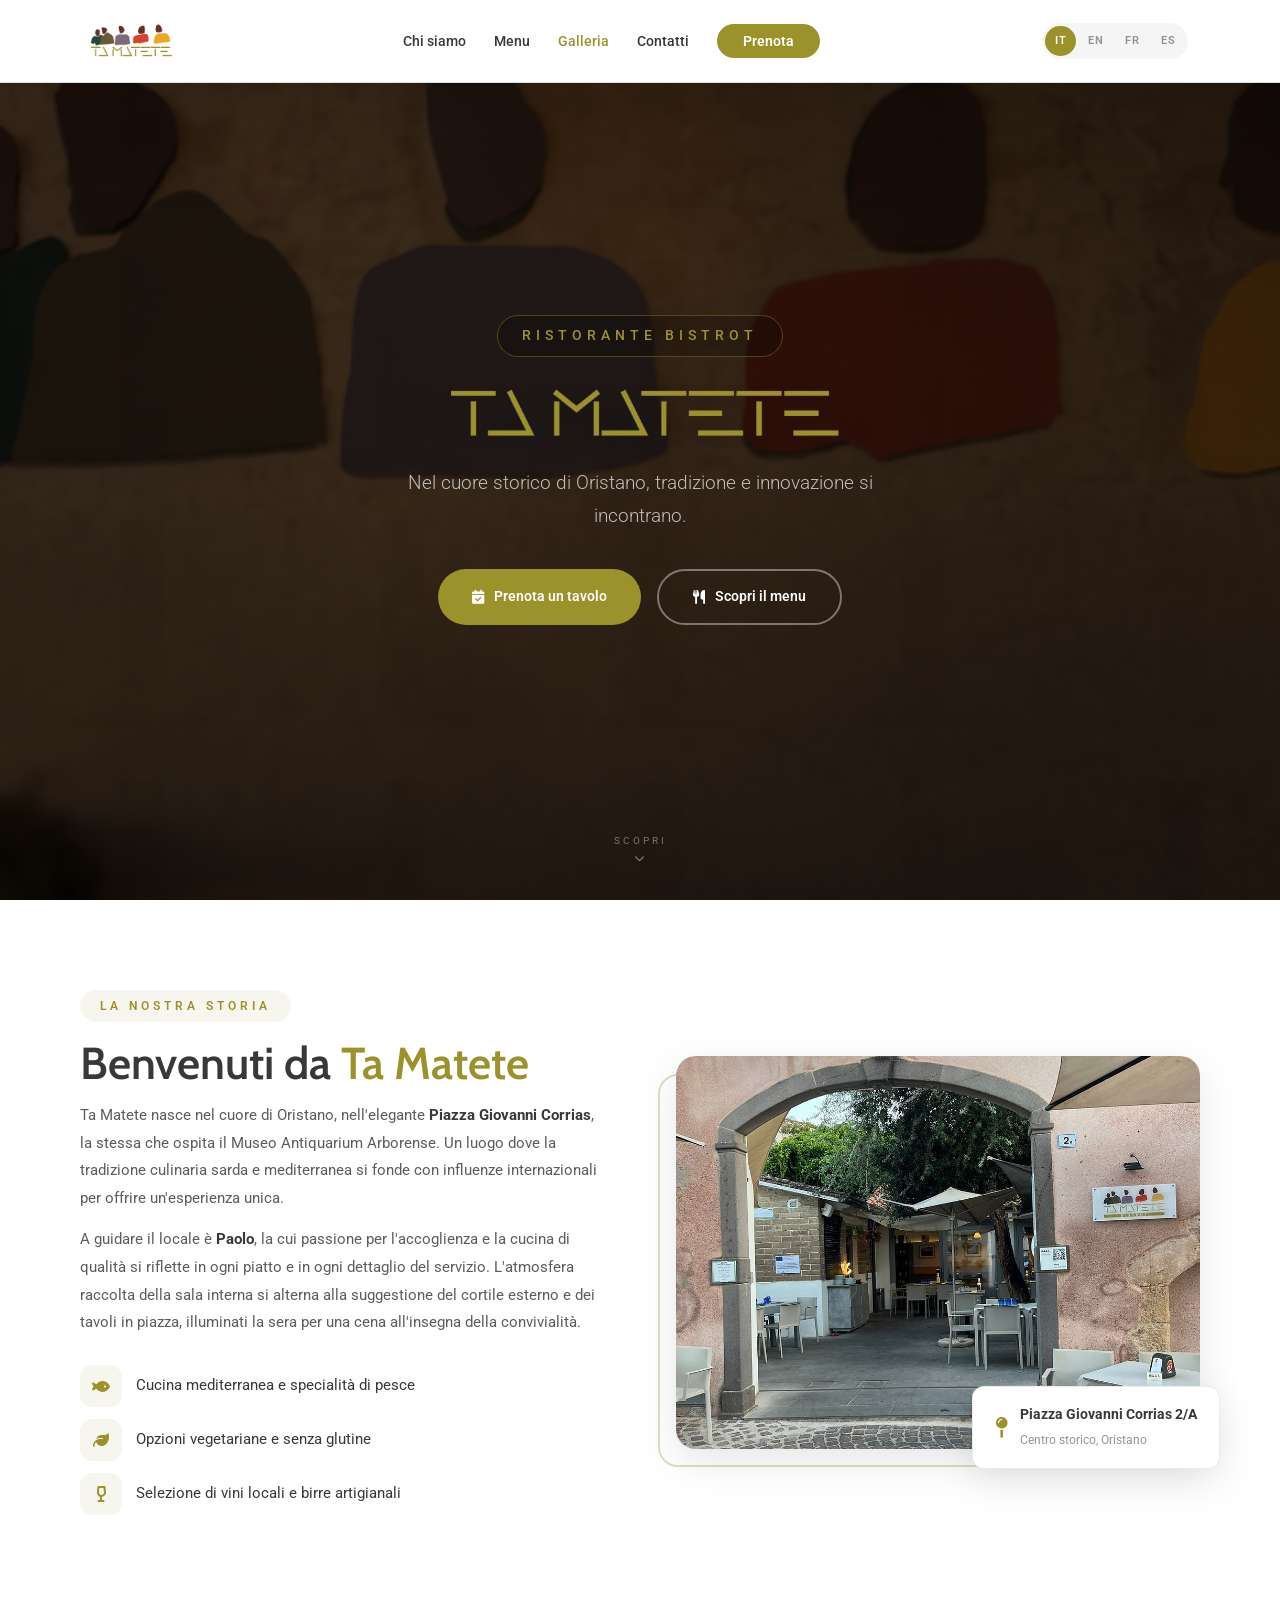
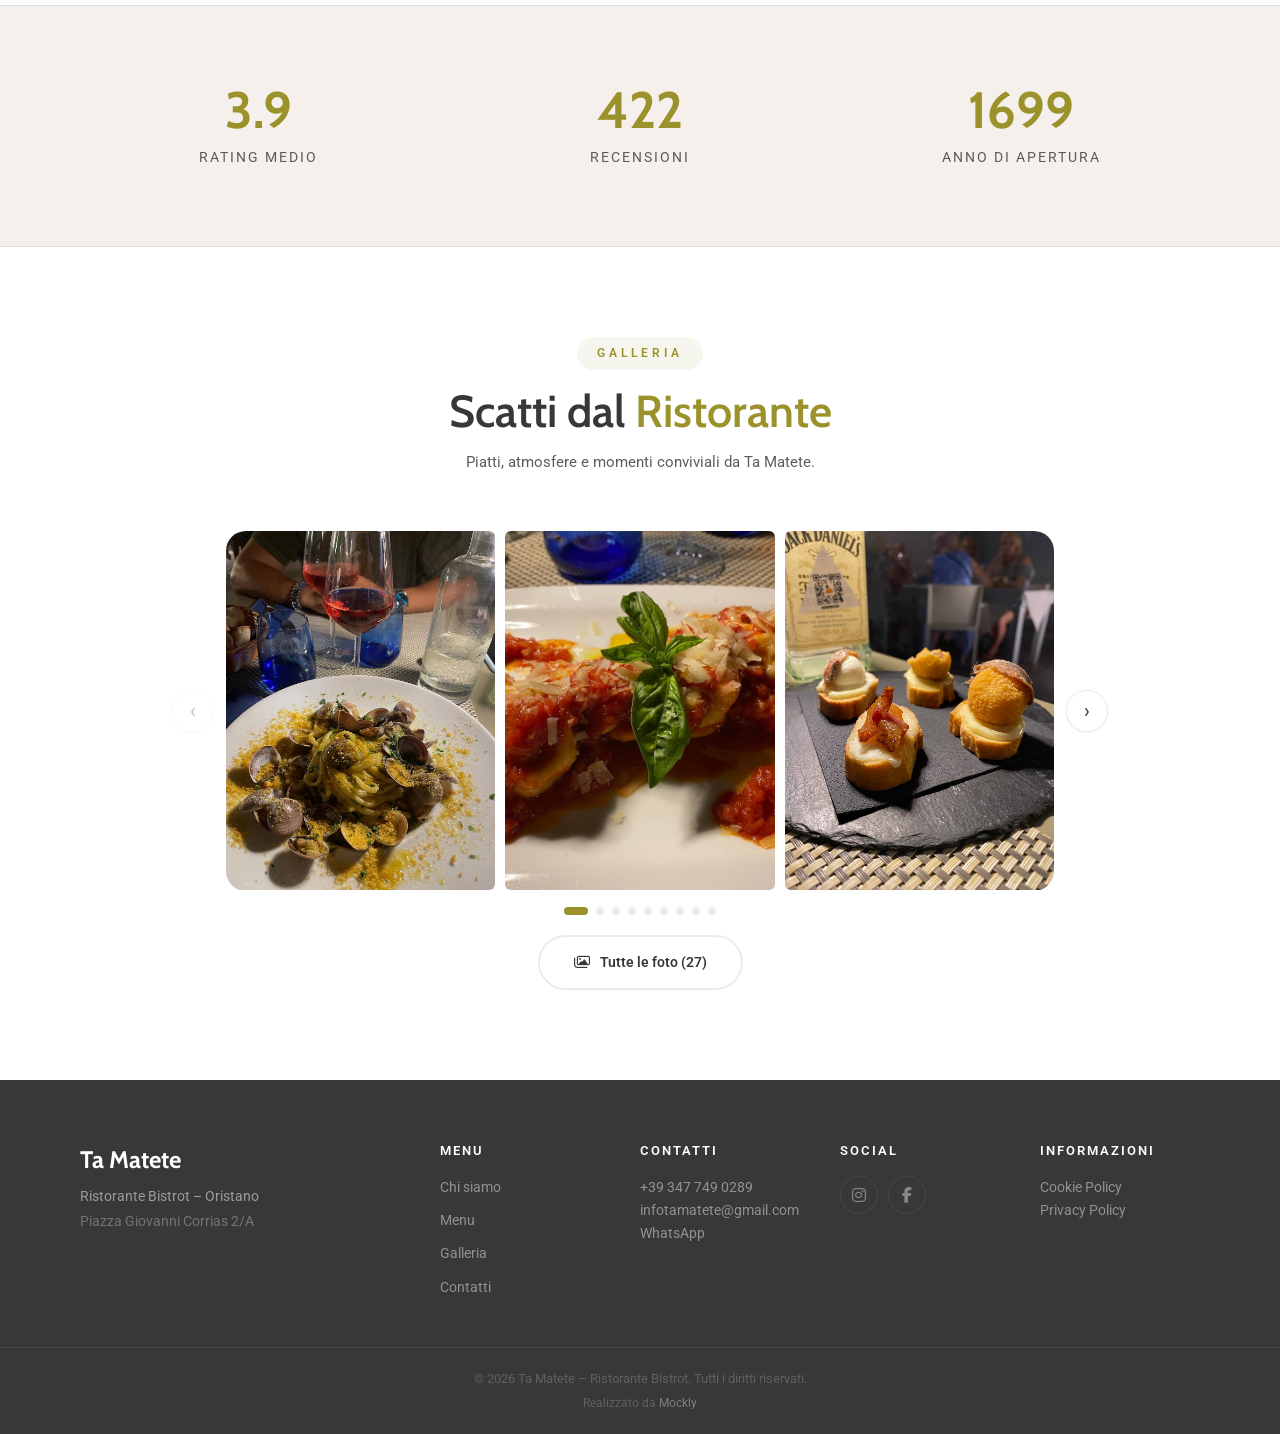
==== index.html @ 32b9c4c9 "app" ====
<!DOCTYPE html>
<html lang="it">
<head>
  <meta charset="UTF-8">
  <meta name="viewport" content="width=device-width, initial-scale=1.0">
  <meta name="description" content="Ta Matete – Ristorante Bistrot nel cuore di Oristano. Cucina mediterranea, specialità di pesce e tradizione sarda in Piazza Giovanni Corrias.">
  <meta name="theme-color" content="#ffffff">
  <title>Ta Matete – Ristorante Bistrot | Oristano</title>
  <link rel="preconnect" href="https://fonts.googleapis.com">
  <link rel="preconnect" href="https://fonts.gstatic.com" crossorigin>
  <link href="https://fonts.googleapis.com/css2?family=Cabin:wght@400;500;600;700&family=Roboto:wght@300;400;500;700&family=Lato:wght@400;700&display=swap" rel="stylesheet">
  <link rel="stylesheet" href="https://cdnjs.cloudflare.com/ajax/libs/font-awesome/6.5.1/css/all.min.css">
  <link rel="stylesheet" href="css/style.css">
</head>
<body data-page="home">

  <div class="preloader" id="preloader">
    <div class="preloader-content">
      <div class="preloader-ring"></div>
      <span class="preloader-text">Ta Matete</span>
    </div>
  </div>

  <nav class="navbar" id="navbar" role="navigation">
    <div class="container nav-container">
      <a href="index.html" class="nav-logo" aria-label="Ta Matete – Home">
        <img src="img/logo.png" alt="Ta Matete" class="nav-logo-img">
      </a>

      <ul class="nav-menu" id="navMenu" role="menubar">
        <li role="none"><a href="#about" role="menuitem" data-i18n="nav.about">Chi siamo</a></li>
        <li role="none"><a href="menu.html" role="menuitem" data-i18n="nav.menu">Menu</a></li>
        <li role="none"><a href="#gallery" role="menuitem" data-i18n="nav.gallery">Galleria</a></li>
        <li role="none"><a href="contatti.html" role="menuitem" data-i18n="nav.contact">Contatti</a></li>
        <li role="none"><a href="contatti.html#reservation" class="nav-cta" role="menuitem" data-i18n="nav.reserve">Prenota</a></li>
      </ul>

      <div class="lang-switcher" id="langSwitcher">
        <button class="lang-btn active" data-lang="it" aria-label="Italiano">IT</button>
        <button class="lang-btn" data-lang="en" aria-label="English">EN</button>
        <button class="lang-btn" data-lang="fr" aria-label="Français">FR</button>
        <button class="lang-btn" data-lang="es" aria-label="Español">ES</button>
      </div>

      <button class="nav-toggle" id="navToggle" aria-label="Menu" aria-expanded="false">
        <span></span><span></span><span></span>
      </button>
    </div>
  </nav>

  <header class="hero" id="hero">
    <div class="hero-bg"></div>
    <div class="hero-particles" id="heroParticles"></div>
    <div class="hero-overlay"></div>
    <div class="container hero-content">
      <div class="hero-badge-wrapper">
        <span class="hero-badge" data-i18n="hero.badge">Ristorante Bistrot</span>
      </div>
      <h1 class="hero-logo-wrapper">
        <img src="img/logo-senza-sfondo.png" alt="Ta Matete" class="hero-logo">
      </h1>
      <p class="hero-sub" data-i18n="hero.sub">Nel cuore storico di Oristano, tradizione e innovazione si incontrano.</p>
      <div class="hero-actions">
        <a href="contatti.html#reservation" class="btn btn-primary">
          <i class="fas fa-calendar-check" aria-hidden="true"></i> <span data-i18n="hero.btn1">Prenota un tavolo</span>
        </a>
        <a href="menu.html" class="btn btn-outline">
          <i class="fas fa-utensils" aria-hidden="true"></i> <span data-i18n="hero.btn2">Scopri il menu</span>
        </a>
      </div>
    </div>
    <div class="hero-scroll">
      <span data-i18n="hero.scroll">Scopri</span>
      <i class="fas fa-chevron-down" aria-hidden="true"></i>
    </div>
  </header>

  <main>
    <section class="section reveal" id="about">
      <div class="container">
        <div class="about-grid">
          <div class="about-text">
            <span class="section-tag" data-i18n="about.tag">La nostra storia</span>
            <h2 class="section-title" data-i18n="about.title">Benvenuti da <span class="text-accent">Ta Matete</span></h2>
            <div class="about-body">
              <p data-i18n="about.p1">Ta Matete nasce nel cuore di Oristano, nell'elegante <strong>Piazza Giovanni Corrias</strong>, la stessa che ospita il Museo Antiquarium Arborense. Un luogo dove la tradizione culinaria sarda e mediterranea si fonde con influenze internazionali per offrire un'esperienza unica.</p>
              <p data-i18n="about.p2">A guidare il locale è <strong>Paolo</strong>, la cui passione per l'accoglienza e la cucina di qualità si riflette in ogni piatto e in ogni dettaglio del servizio. L'atmosfera raccolta della sala interna si alterna alla suggestione del cortile esterno e dei tavoli in piazza, illuminati la sera per una cena all'insegna della convivialità.</p>
            </div>
            <div class="about-features">
              <div class="about-feature"><span class="about-feature-icon"><i class="fas fa-fish"></i></span><span data-i18n="about.f1">Cucina mediterranea e specialità di pesce</span></div>
              <div class="about-feature"><span class="about-feature-icon"><i class="fas fa-leaf"></i></span><span data-i18n="about.f2">Opzioni vegetariane e senza glutine</span></div>
              <div class="about-feature"><span class="about-feature-icon"><i class="fas fa-wine-glass-alt"></i></span><span data-i18n="about.f3">Selezione di vini locali e birre artigianali</span></div>
            </div>
          </div>
          <div class="about-visual">
            <div class="about-image-wrap">
              <div class="about-image-main">
                <img src="img/luogo.jpg" alt="Ta Matete" loading="lazy">
              </div>
              <div class="about-image-accent"></div>
            </div>
            <div class="about-badge-card">
              <i class="fas fa-map-pin"></i>
              <div>
                <strong>Piazza Giovanni Corrias 2/A</strong>
                <span data-i18n="about.badge">Centro storico, Oristano</span>
              </div>
            </div>
          </div>
        </div>
      </div>
    </section>

    <section class="section-stats reveal" id="stats">
      <div class="container">
        <div class="stats-grid">
          <div class="stat-item">
            <span class="stat-number" data-target="4.6">0</span>
            <span class="stat-label" data-i18n="stats.rating">Rating medio</span>
          </div>
          <div class="stat-item">
            <span class="stat-number" data-target="500">0</span>
            <span class="stat-label" data-i18n="stats.reviews">Recensioni</span>
          </div>
          <div class="stat-item">
            <span class="stat-number" data-target="2015">0</span>
            <span class="stat-label" data-i18n="stats.year">Anno di apertura</span>
          </div>
        </div>
      </div>
    </section>

    <section class="section reveal" id="gallery">
      <div class="container">
        <div class="section-header">
          <span class="section-tag" data-i18n="gallery.tag">Galleria</span>
          <h2 class="section-title" data-i18n="gallery.title">Scatti dal <span class="text-accent">Ristorante</span></h2>
          <p class="section-desc" data-i18n="gallery.desc">Piatti, atmosfere e momenti conviviali da Ta Matete.</p>
        </div>
      </div>
      <div class="gallery-carousel">
        <button class="gallery-arrow gallery-arrow-prev" id="galleryPrev" aria-label="Precedenti">&#8249;</button>
        <div class="gallery-track-wrap">
          <div class="gallery-track" id="galleryTrack">
            <div class="gallery-slide"><img src="img/1.jpg" alt="" loading="lazy"></div>
            <div class="gallery-slide"><img src="img/2.jpg" alt="" loading="lazy"></div>
            <div class="gallery-slide"><img src="img/3.jpg" alt="" loading="lazy"></div>
            <div class="gallery-slide"><img src="img/4.jpg" alt="" loading="lazy"></div>
            <div class="gallery-slide"><img src="img/5.jpg" alt="" loading="lazy"></div>
            <div class="gallery-slide"><img src="img/6.jpg" alt="" loading="lazy"></div>
            <div class="gallery-slide"><img src="img/7.jpg" alt="" loading="lazy"></div>
            <div class="gallery-slide"><img src="img/8.jpg" alt="" loading="lazy"></div>
            <div class="gallery-slide"><img src="img/9.jpg" alt="" loading="lazy"></div>
            <div class="gallery-slide"><img src="img/10.jpg" alt="" loading="lazy"></div>
            <div class="gallery-slide"><img src="img/11.jpg" alt="" loading="lazy"></div>
            <div class="gallery-slide"><img src="img/12.jpg" alt="" loading="lazy"></div>
            <div class="gallery-slide"><img src="img/13.jpg" alt="" loading="lazy"></div>
            <div class="gallery-slide"><img src="img/14.jpg" alt="" loading="lazy"></div>
            <div class="gallery-slide"><img src="img/15.jpg" alt="" loading="lazy"></div>
            <div class="gallery-slide"><img src="img/16.jpg" alt="" loading="lazy"></div>
            <div class="gallery-slide"><img src="img/17.jpg" alt="" loading="lazy"></div>
            <div class="gallery-slide"><img src="img/18.jpg" alt="" loading="lazy"></div>
            <div class="gallery-slide"><img src="img/19.jpg" alt="" loading="lazy"></div>
            <div class="gallery-slide"><img src="img/20.jpg" alt="" loading="lazy"></div>
            <div class="gallery-slide"><img src="img/21.jpg" alt="" loading="lazy"></div>
            <div class="gallery-slide"><img src="img/22.jpg" alt="" loading="lazy"></div>
            <div class="gallery-slide"><img src="img/23.jpg" alt="" loading="lazy"></div>
            <div class="gallery-slide"><img src="img/24.jpg" alt="" loading="lazy"></div>
            <div class="gallery-slide"><img src="img/25.jpg" alt="" loading="lazy"></div>
            <div class="gallery-slide"><img src="img/26.jpg" alt="" loading="lazy"></div>
            <div class="gallery-slide"><img src="img/27.jpg" alt="" loading="lazy"></div>
          </div>
        </div>
        <button class="gallery-arrow gallery-arrow-next" id="galleryNext" aria-label="Successive">&#8250;</button>
      </div>
      <div class="gallery-dots" id="galleryDots"></div>
      <div class="gallery-all-link">
        <button id="galleryAllBtn" class="btn btn-outline"><i class="far fa-images"></i> Tutte le foto (27)</button>
      </div>
    </section>
  </main>

  <footer class="footer" role="contentinfo">
    <div class="container">
      <div class="footer-grid">
        <div class="footer-brand">
          <h3>Ta Matete</h3>
          <p data-i18n="footer.brand_subtitle">Ristorante Bistrot – Oristano</p>
          <p class="footer-location">Piazza Giovanni Corrias 2/A</p>
        </div>
        <div class="footer-col">
          <h4 data-i18n="footer.col1_title">Menu</h4>
          <nav>
            <a href="#about" data-i18n="nav.about">Chi siamo</a>
            <a href="menu.html" data-i18n="nav.menu">Menu</a>
            <a href="#gallery" data-i18n="nav.gallery">Galleria</a>
            <a href="contatti.html" data-i18n="nav.contact">Contatti</a>
          </nav>
        </div>
        <div class="footer-col">
          <h4 data-i18n="footer.col2_title">Contatti</h4>
          <a href="tel:+393477490289">+39 347 749 0289</a>
          <a href="mailto:infotamatete@gmail.com">infotamatete@gmail.com</a>
          <a href="https://wa.me/393477490289" target="_blank" rel="noopener" data-i18n="footer.whatsapp">WhatsApp</a>
        </div>
        <div class="footer-col">
          <h4 data-i18n="footer.col3_title">Social</h4>
          <div class="footer-social">
            <a href="https://www.instagram.com/ta_matete/" target="_blank" rel="noopener" aria-label="Instagram"><i class="fab fa-instagram"></i></a>
            <a href="https://www.facebook.com/TaMateteOristano" target="_blank" rel="noopener" aria-label="Facebook"><i class="fab fa-facebook-f"></i></a>
          </div>
        </div>
        <div class="footer-col">
          <h4 data-i18n="footer.info_title">Informazioni</h4>
          <a href="cookie.html" rel="nofollow" data-i18n="footer.cookie">Cookie Policy</a>
          <a href="privacy.html" rel="nofollow" data-i18n="footer.privacy">Privacy Policy</a>
        </div>
      </div>
    </div>
    <div class="footer-bottom">
      <div class="container">
        <p data-i18n="footer.copyright">&copy; 2026 Ta Matete – Ristorante Bistrot. Tutti i diritti riservati.</p>
        <p class="footer-credit" data-i18n="footer.credit">Realizzato da <a href="https://mockly.it" target="_blank" rel="noopener">Mockly</a></p>
      </div>
    </div>
  </footer>

  <button class="back-to-top" id="backToTop" aria-label="Torna su">
    <i class="fas fa-arrow-up" aria-hidden="true"></i>
  </button>

  <div class="lightbox" id="lightbox" role="dialog" aria-label="Gallery lightbox" aria-hidden="true">
    <button class="lightbox-close" id="lightboxClose" aria-label="Close">&times;</button>
    <button class="lightbox-nav lightbox-prev" id="lightboxPrev" aria-label="Previous">&#8249;</button>
    <button class="lightbox-nav lightbox-next" id="lightboxNext" aria-label="Next">&#8250;</button>
    <div class="lightbox-content">
      <img src="" alt="" id="lightboxImg">
    </div>
    <div class="lightbox-counter" id="lightboxCounter"></div>
  </div>

  <script src="js/script.js" defer></script>
</body>
</html>
---- css/style.css ----
/* =============================================
   TA MATETE — Ristorante Bistrot | Style Sheet
   ============================================= */

/* ----- RESET ----- */
*,*::before,*::after{margin:0;padding:0;box-sizing:border-box}

/* ----- CUSTOM PROPERTIES ----- */
:root{
  /* Colors — Ta Matete palette */
  --clr-accent:#9c922c;
  --clr-accent-light:#b8ad3e;
  --clr-accent-dark:#7e7420;
  --clr-dark:#152943;
  --clr-dark-alt:#1e3a5a;
  --clr-light:#fafafa;
  --clr-white:#fff;
  --clr-cream:#f5f0eb;
  --clr-text:#383838;
  --clr-text-light:#5c5c5c;
  --clr-text-muted:#929292;
  --clr-border:rgba(0,0,0,0.08);
  --clr-border-light:rgba(0,0,0,0.04);
  --clr-overlay:rgba(0,0,0,0.45);

  /* Typography */
  --ff-heading:'Cabin','Roboto',sans-serif;
  --ff-body:'Roboto',-apple-system,BlinkMacSystemFont,'Segoe UI',sans-serif;
  --ff-menu:'Cabin',sans-serif;
  --fs-hero:clamp(3rem,8vw,6.5rem);
  --fs-title:clamp(1.8rem,4vw,2.8rem);
  --fs-h3:clamp(1.1rem,2vw,1.4rem);
  --fs-body:clamp(0.925rem,1.2vw,1.05rem);
  --fs-small:0.85rem;
  --fs-tiny:0.75rem;
  --fw-light:300;
  --fw-regular:400;
  --fw-medium:500;
  --fw-semibold:600;
  --fw-bold:700;

  /* Spacing */
  --section-py:clamp(64px,10vh,120px);
  --container-px:clamp(16px,4vw,40px);

  /* Shapes */
  --radius-sm:6px;
  --radius-md:12px;
  --radius-lg:20px;
  --radius-xl:28px;
  --radius-full:9999px;

  /* Shadows */
  --shadow-sm:0 1px 3px rgba(0,0,0,0.06);
  --shadow:0 4px 16px rgba(0,0,0,0.07);
  --shadow-lg:0 12px 40px rgba(0,0,0,0.1);
  --shadow-xl:0 24px 56px rgba(0,0,0,0.14);

  /* Transitions */
  --tr-fast:0.2s ease;
  --tr:0.35s ease;
  --tr-slow:0.6s cubic-bezier(0.16,1,0.3,1);

  /* Z */
  --z-nav:1000;
  --z-overlay:5;
  --z-modal:2000;
  --z-tooltip:300;

  /* Category divider colors */
  --cat-antipasti-mare:#db4424;
  --cat-antipasti-terra:#eca424;
  --cat-primi:#7c6c74;
  --cat-secondi-carne:#635939;
  --cat-secondi-pesce:#204638;
  --cat-contorni:#eca424;
  --cat-dessert:#7c6c74;
  --cat-baby:#db4424;
}

/* ----- BASE ----- */
html{scroll-behavior:smooth;scroll-padding-top:90px}
body{
  font-family:var(--ff-body);
  font-size:var(--fs-body);
  font-weight:var(--fw-regular);
  color:var(--clr-text);
  background:var(--clr-white);
  line-height:1.7;
  -webkit-font-smoothing:antialiased;
  -moz-osx-font-smoothing:grayscale;
  overflow-x:hidden
}
::selection{background:var(--clr-accent);color:var(--clr-white)}
img{max-width:100%;display:block;height:auto}
a{text-decoration:none;color:inherit}
ul{list-style:none}
button{cursor:pointer;font:inherit;border:none;background:none}
input,textarea,select{font:inherit}
blockquote{margin:0}
.container{max-width:1200px;margin:0 auto;padding-inline:var(--container-px)}

/* ----- PRELOADER ----- */
.preloader{
  position:fixed;inset:0;
  display:flex;align-items:center;justify-content:center;
  background:var(--clr-white);
  z-index:9999;
  transition:opacity 0.5s ease,visibility 0.5s ease;
  pointer-events:all
}
.preloader.hidden{opacity:0;visibility:hidden;pointer-events:none}
.preloader-content{text-align:center}
.preloader-ring{
  width:56px;height:56px;margin:0 auto 20px;
  border:3px solid rgba(0,0,0,0.06);
  border-top-color:var(--clr-accent);
  border-radius:50%;
  animation:spin 0.9s linear infinite
}
@keyframes spin{to{transform:rotate(360deg)}}
.preloader-text{
  font-family:var(--ff-heading);
  font-size:1.4rem;
  color:var(--clr-text);
  letter-spacing:6px;
  text-transform:uppercase
}

/* ----- NAVBAR ----- */
.navbar{
  position:fixed;top:0;left:0;width:100%;
  z-index:var(--z-nav);
  padding:18px 0;
  transition:var(--tr);
  background:var(--clr-white);
  border-bottom:1px solid rgba(0,0,0,0.12);
  box-shadow:0 1px 4px rgba(0,0,0,0.04)
}
.navbar.scrolled{
  padding:10px 0;
  box-shadow:0 2px 16px rgba(0,0,0,0.1)
}
.nav-container{display:flex;align-items:center;justify-content:space-between}

.nav-logo{
  position:relative;
  z-index:1001;
  display:flex;align-items:center
}
.nav-logo-img{
  height:46px;
  width:auto;
  display:block
}

.nav-menu{display:flex;align-items:center;gap:28px}
.nav-menu a{
  font-size:0.875rem;
  font-weight:var(--fw-medium);
  color:var(--clr-text);
  transition:var(--tr);
  position:relative;
  padding:4px 0
}
.nav-menu a::after{
  content:'';
  position:absolute;bottom:-2px;left:0;
  width:0;height:1.5px;
  background:var(--clr-accent);
  transition:width var(--tr)
}
.nav-menu a:hover,.nav-menu a.active-page{color:var(--clr-accent)}
.nav-menu a:hover::after{width:100%}

.nav-cta{
  background:var(--clr-accent) !important;
  color:var(--clr-white) !important;
  padding:9px 26px !important;
  border-radius:var(--radius-full);
  font-weight:var(--fw-semibold) !important;
  transition:var(--tr) !important
}
.nav-cta::after{display:none !important}
.nav-cta:hover{
  background:var(--clr-accent-light) !important;
  transform:translateY(-2px) !important
}

/* Language switcher */
.lang-switcher{
  display:flex;align-items:center;gap:2px;
  margin-right:12px;
  background:rgba(0,0,0,0.04);
  border-radius:var(--radius-full);
  padding:3px;
  z-index:1001
}
.lang-btn{
  font-size:0.7rem;font-weight:var(--fw-semibold);
  letter-spacing:0.5px;
  padding:5px 10px;border-radius:var(--radius-full);
  color:var(--clr-text-muted);
  background:transparent;
  transition:var(--tr);cursor:pointer;
  text-transform:uppercase
}
.lang-btn:hover{color:var(--clr-text)}
.lang-btn.active{
  background:var(--clr-accent);
  color:var(--clr-white)
}

/* Hamburger */
.nav-toggle{
  display:none;
  flex-direction:column;justify-content:center;gap:5px;
  width:36px;height:36px;
  background:none;border:none;cursor:pointer;
  padding:4px;
  position:relative;z-index:1001
}
.nav-toggle span{
  display:block;
  width:24px;height:2px;
  background:var(--clr-text);
  border-radius:2px;
  transition:var(--tr);
  transform-origin:center
}
.nav-toggle.active span:nth-child(1){transform:rotate(45deg) translate(5px,5px)}
.nav-toggle.active span:nth-child(2){opacity:0;transform:translateX(-8px)}
.nav-toggle.active span:nth-child(3){transform:rotate(-45deg) translate(5px,-5px)}

/* ----- HERO ----- */
.hero{
  position:relative;
  min-height:100vh;
  min-height:100dvh;
  display:flex;align-items:center;justify-content:center;
  text-align:center;
  color:var(--clr-text);
  overflow:hidden
}
.hero-bg{
  position:absolute;inset:0;
  background:url('../img/prova.png') center/cover no-repeat;
  z-index:0;
  filter:brightness(0.5) saturate(0.8)
}
.hero-bg::after{
  content:'';
  position:absolute;inset:0;
  background:linear-gradient(to bottom,rgba(0,0,0,0.3) 0%,rgba(0,0,0,0.5) 100%);
  z-index:0
}
.hero-particles{
  position:absolute;inset:0;z-index:1;opacity:0.2;
  background-image:
    radial-gradient(1px 1px at 10% 20%, rgba(156,146,44,0.3) 0%,transparent 100%),
    radial-gradient(1px 1px at 30% 60%, rgba(156,146,44,0.2) 0%,transparent 100%),
    radial-gradient(1.5px 1.5px at 50% 10%, rgba(156,146,44,0.2) 0%,transparent 100%),
    radial-gradient(1px 1px at 70% 80%, rgba(156,146,44,0.15) 0%,transparent 100%),
    radial-gradient(1px 1px at 90% 40%, rgba(156,146,44,0.2) 0%,transparent 100%),
    radial-gradient(1.5px 1.5px at 20% 90%, rgba(0,0,0,0.05) 0%,transparent 100%),
    radial-gradient(1px 1px at 80% 15%, rgba(0,0,0,0.03) 0%,transparent 100%);
  background-size:200px 200px;
  animation:particleDrift 20s linear infinite
}
@keyframes particleDrift{
  0%{background-position:0 0}
  100%{background-position:200px 200px}
}
.hero-overlay{
  position:absolute;inset:0;
  background:url("data:image/svg+xml,%3Csvg xmlns='http://www.w3.org/2000/svg' viewBox='0 0 100 100'%3E%3Ctext y='80' font-size='180' opacity='0.03' font-family='serif'%3ETM%3C/text%3E%3C/svg%3E") repeat;
  background-size:260px;
  z-index:2
}

.hero-content{
  position:relative;z-index:3;
  max-width:780px;
  padding:100px 20px 60px
}
.hero-badge-wrapper{overflow:hidden;margin-bottom:28px}
.hero-badge{
  display:inline-block;
  font-size:clamp(0.7rem,1.2vw,0.85rem);
  font-weight:var(--fw-medium);
  letter-spacing:5px;
  text-transform:uppercase;
  color:var(--clr-accent);
  border:1px solid rgba(156,146,44,0.4);
  background:rgba(0,0,0,0.2);
  padding:8px 24px;
  border-radius:var(--radius-full);
  animation:badgeReveal 0.8s 0.3s both ease
}
@keyframes badgeReveal{
  from{opacity:0;transform:translateY(-20px)}
  to{opacity:1;transform:translateY(0)}
}
.hero-logo-wrapper{
  overflow:hidden;margin-bottom:20px;
  display:flex;justify-content:center
}
.hero-logo{
  max-width:min(420px,70vw);
  height:auto;
  animation:heroLine 1s 0.5s both cubic-bezier(0.16,1,0.3,1);
  filter:drop-shadow(0 4px 20px rgba(0,0,0,0.3))
}
@keyframes heroLine{
  from{opacity:0;transform:translateY(80px) skewY(3deg)}
  to{opacity:1;transform:translateY(0) skewY(0)}
}
.hero-sub{
  font-size:clamp(1rem,1.6vw,1.2rem);
  color:rgba(255,255,255,0.7);
  font-weight:var(--fw-light);
  max-width:500px;
  margin:0 auto 36px;
  animation:fadeSlideUp 0.8s 0.9s both ease
}
@keyframes fadeSlideUp{
  from{opacity:0;transform:translateY(30px)}
  to{opacity:1;transform:translateY(0)}
}
.hero-actions{
  display:flex;gap:16px;justify-content:center;flex-wrap:wrap;
  animation:fadeSlideUp 0.8s 1.1s both ease
}

/* Hero scroll indicator */
.hero-scroll{
  position:absolute;bottom:36px;left:50%;transform:translateX(-50%);
  z-index:3;
  display:flex;flex-direction:column;align-items:center;gap:4px;
  color:rgba(255,255,255,0.4);
  font-size:0.65rem;letter-spacing:3px;text-transform:uppercase;
  animation:scrollBounce 2.4s ease-in-out infinite
}
@keyframes scrollBounce{
  0%,100%{transform:translateX(-50%) translateY(0)}
  50%{transform:translateX(-50%) translateY(10px)}
}

/* ----- BUTTONS ----- */
.btn{
  display:inline-flex;align-items:center;gap:10px;
  font-family:var(--ff-body);
  font-size:clamp(0.85rem,1.1vw,0.95rem);
  font-weight:var(--fw-semibold);
  padding:14px 34px;
  border-radius:var(--radius-full);
  transition:var(--tr);
  cursor:pointer;border:none;
  position:relative;overflow:hidden
}
.btn-primary{
  background:var(--clr-accent);
  color:var(--clr-white)
}
.btn-primary:hover{
  background:var(--clr-accent-light);
  transform:translateY(-3px);
  box-shadow:0 12px 32px rgba(156,146,44,0.3)
}
.btn-outline{
  background:transparent;
  color:var(--clr-text);
  border:2px solid var(--clr-border)
}
.btn-outline:hover{
  border-color:var(--clr-accent);
  background:rgba(156,146,44,0.04);
  transform:translateY(-3px)
}
.hero-actions .btn-outline{
  color:#fff;
  border-color:rgba(255,255,255,0.4)
}
.hero-actions .btn-outline:hover{
  border-color:#fff;
  background:rgba(255,255,255,0.1)
}

.btn-submit{
  width:100%;justify-content:center;
  padding:16px 34px;font-size:1rem
}

/* ----- SECTION ----- */
.section{padding-block:var(--section-py)}
body:not([data-page="home"]) main > :first-child{padding-top:calc(80px + var(--section-py))}
.section-alt{
  background:var(--clr-cream);
  position:relative
}
.section-header{text-align:center;margin-bottom:56px}
.section-title{
  font-family:var(--ff-heading);
  font-size:var(--fs-title);
  font-weight:var(--fw-semibold);
  margin-bottom:12px;
  line-height:1.15
}
.section-desc{
  font-size:var(--fs-body);
  color:var(--clr-text-light);
  max-width:560px;
  margin:0 auto
}
.section-alt .section-desc{color:var(--clr-text-light)}
.text-accent{color:var(--clr-accent)}

.section-tag{
  display:inline-block;
  font-size:0.75rem;
  font-weight:var(--fw-semibold);
  letter-spacing:4px;
  text-transform:uppercase;
  color:var(--clr-accent);
  background:rgba(156,146,44,0.08);
  padding:6px 20px;
  border-radius:var(--radius-full);
  margin-bottom:16px
}
.section-tag.light{background:rgba(156,146,44,0.1)}

/* ===== REVEAL ANIMATIONS ===== */
.reveal{opacity:0;transform:translateY(40px);transition:opacity 0.7s ease,transform 0.7s cubic-bezier(0.16,1,0.3,1)}
.reveal.visible{opacity:1;transform:translateY(0)}

.reveal-stagger{opacity:0;transform:translateY(30px);transition:opacity 0.6s ease,transform 0.6s cubic-bezier(0.16,1,0.3,1)}
.reveal-stagger.visible{opacity:1;transform:translateY(0)}

.reveal-left{opacity:0;transform:translateX(-40px);transition:opacity 0.7s ease,transform 0.7s cubic-bezier(0.16,1,0.3,1)}
.reveal-left.visible{opacity:1;transform:translateX(0)}

.reveal-right{opacity:0;transform:translateX(40px);transition:opacity 0.7s ease,transform 0.7s cubic-bezier(0.16,1,0.3,1)}
.reveal-right.visible{opacity:1;transform:translateX(0)}

/* ----- ABOUT ----- */
.about-grid{
  display:grid;
  grid-template-columns:1fr 1fr;
  gap:clamp(32px,6vw,72px);
  align-items:center
}
.about-body p{
  color:var(--clr-text-light);
  margin-bottom:14px;
  line-height:1.8
}
.about-body strong{color:var(--clr-text)}

.about-features{margin-top:28px;display:flex;flex-direction:column;gap:12px}
.about-feature{
  display:flex;align-items:center;gap:14px;
  font-size:0.95rem
}
.about-feature-icon{
  width:42px;height:42px;
  display:flex;align-items:center;justify-content:center;
  background:rgba(156,146,44,0.08);
  color:var(--clr-accent);
  border-radius:var(--radius-md);
  font-size:1rem;flex-shrink:0;
  transition:var(--tr)
}
.about-feature:hover .about-feature-icon{
  background:var(--clr-accent);
  color:var(--clr-white)
}

.about-visual{position:relative}
.about-image-wrap{position:relative;z-index:1}
.about-image-main{
  border-radius:var(--radius-lg);
  overflow:hidden;
  box-shadow:var(--shadow-lg);
  position:relative;
  aspect-ratio:4/3
}
.about-image-main img{
  width:100%;height:100%;
  object-fit:cover;display:block
}
.about-image-accent{
  position:absolute;
  top:18px;left:-18px;
  width:100%;height:100%;
  border:2px solid var(--clr-accent);
  border-radius:var(--radius-lg);
  z-index:-1;
  opacity:0.3
}
.about-badge-card{
  position:absolute;
  bottom:-20px;right:-20px;
  background:var(--clr-white);
  color:var(--clr-text);
  padding:16px 22px;
  border-radius:var(--radius-md);
  display:flex;align-items:center;gap:12px;
  box-shadow:var(--shadow-lg);
  z-index:2;
  border:1px solid var(--clr-border)
}
.about-badge-card i{
  font-size:1.3rem;
  color:var(--clr-accent)
}
.about-badge-card div strong{
  display:block;
  font-size:0.85rem;
  color:var(--clr-text)
}
.about-badge-card div span{
  font-size:0.75rem;
  color:var(--clr-text-muted)
}

/* ----- MENU ----- */
.section-menu{background:var(--clr-white)}

.menu-tabs{
  display:flex;justify-content:center;gap:8px;
  margin-bottom:44px;flex-wrap:wrap
}
.menu-tab{
  font-family:var(--ff-body);
  font-size:0.925rem;
  font-weight:var(--fw-medium);
  padding:10px 24px;
  border:1px solid var(--clr-border);
  border-radius:var(--radius-full);
  background:transparent;
  color:var(--clr-text-muted);
  cursor:pointer;
  transition:var(--tr);
  position:relative
}
.menu-tab:hover{
  color:var(--clr-text);
  border-color:var(--clr-accent);
  background:rgba(156,146,44,0.04)
}
.menu-tab.active{
  background:var(--clr-accent);
  color:var(--clr-white);
  border-color:var(--clr-accent);
  font-weight:var(--fw-semibold)
}

.menu-category-header{
  text-align:center;margin-bottom:28px;
  position:relative
}
.menu-category-header h3{
  font-family:var(--ff-heading);
  font-size:1.5rem;font-weight:var(--fw-medium);
  color:var(--clr-text);
  letter-spacing:-1px;
  text-transform:uppercase
}
.menu-category-divider{
  display:block;
  width:56%;height:6px;
  margin:10px auto 0;
  border-radius:3px
}

.menu-panel{display:none}
.menu-panel.active{
  display:block;
  animation:panelIn 0.45s cubic-bezier(0.16,1,0.3,1)
}
@keyframes panelIn{
  from{opacity:0;transform:translateY(16px) scale(0.98)}
  to{opacity:1;transform:translateY(0) scale(1)}
}

/* Menu grid style — original Ta Matete look */
.menu-items{
  max-width:800px;
  margin:0 auto
}
.menu-subcat-header{
  font-family:var(--ff-menu);
  font-size:0.95rem;
  color:var(--clr-accent);
  margin:16px 0 4px;
  padding-bottom:4px;
  border-bottom:1px solid rgba(156,146,44,0.25)
}
.menu-item{
  padding:14px 0;
  transition:var(--tr)
}
.menu-item:hover{
  padding-left:8px
}
.menu-item-info{min-width:0}
.menu-item-header{
  display:flex;justify-content:space-between;align-items:baseline;gap:10px;
  padding-bottom:6px;
  margin-bottom:4px;
  border-bottom:2px dotted var(--clr-text-muted)
}
.menu-item-header h4{
  font-family:var(--ff-menu);
  font-size:1.05rem;
  font-weight:var(--fw-medium);
  color:var(--clr-text);
  line-height:1.3
}
.menu-item-price{
  font-family:var(--ff-menu);
  font-size:1.05rem;font-weight:var(--fw-medium);
  color:var(--clr-text);
  white-space:nowrap;
  flex-shrink:0
}
.menu-item-desc{
  font-family:var(--ff-body);
  font-size:0.85rem;
  color:var(--clr-text-muted);
  line-height:1.5
}
.menu-item-allergen{
  display:inline-block;
  font-size:0.7rem;
  color:var(--clr-text-muted);
  margin-top:2px;
  letter-spacing:0.3px;
  opacity:0.6
}
/* Allergens toggle */
.menu-allergens{
  text-align:center;
  margin-top:32px
}
.menu-allergens-toggle{
  display:inline-flex;align-items:center;gap:6px;
  font-size:0.8rem;
  color:var(--clr-text-muted);
  cursor:pointer;
  transition:var(--tr);
  padding:6px 16px;
  border:1px solid var(--clr-border);
  border-radius:var(--radius-full)
}
.menu-allergens-toggle:hover{
  color:var(--clr-accent);
  border-color:rgba(156,146,44,0.2)
}
.menu-allergens-content{
  display:none;
  max-width:600px;margin:16px auto 0;
  text-align:left;
  font-size:0.75rem;line-height:1.7;
  color:var(--clr-text-muted);
  columns:2;column-gap:32px
}
.menu-allergens-content.open{display:block}

/* ----- STATS ----- */
.section-stats{
  background:var(--clr-cream);
  padding:60px 0;
  border-top:1px solid var(--clr-border);
  border-bottom:1px solid var(--clr-border)
}
.stats-grid{
  display:grid;
  grid-template-columns:repeat(3,1fr);
  gap:24px;
  text-align:center
}
.stat-item{
  padding:16px 8px
}
.stat-number{
  display:block;
  font-family:var(--ff-heading);
  font-size:clamp(2rem,4vw,3.2rem);
  font-weight:var(--fw-bold);
  color:var(--clr-accent);
  line-height:1.1;
  margin-bottom:6px
}
.stat-label{
  font-size:0.85rem;
  color:var(--clr-text-light);
  text-transform:uppercase;
  letter-spacing:2px
}

/* ----- GALLERY CAROUSEL ----- */
.gallery-carousel{
  display:flex;align-items:center;gap:12px;
  max-width:960px;margin:0 auto;
  padding:0 12px
}
.gallery-track-wrap{
  overflow:hidden;
  flex:1;
  border-radius:var(--radius-lg)
}
.gallery-track{
  display:flex;gap:10px;
  will-change:transform;
  transition:transform 0.5s cubic-bezier(0.16,1,0.3,1)
}
.gallery-slide{
  flex:0 0 auto;
  width:calc(33.333% - 6.667px);
  border-radius:var(--radius-sm);
  overflow:hidden;
  cursor:pointer;
  aspect-ratio:3/4;
  line-height:0
}
.gallery-slide img{
  width:100%;height:100%;
  object-fit:cover;display:block;
  transition:transform 0.5s cubic-bezier(0.16,1,0.3,1)
}
.gallery-slide:hover img{transform:scale(1.06)}
.gallery-arrow{
  width:42px;height:42px;
  border-radius:50%;
  background:var(--clr-white);
  border:1px solid var(--clr-border);
  color:var(--clr-text);
  display:flex;align-items:center;justify-content:center;
  font-size:1.2rem;
  cursor:pointer;
  transition:var(--tr);
  flex-shrink:0;
  box-shadow:var(--shadow-sm)
}
.gallery-arrow:hover{
  background:var(--clr-accent);
  color:var(--clr-white);
  border-color:var(--clr-accent)
}
.gallery-arrow:disabled{opacity:0.3;pointer-events:none}
.gallery-dots{
  display:flex;justify-content:center;gap:8px;
  margin-top:16px
}
.gallery-dot{
  width:8px;height:8px;
  border-radius:50%;
  background:var(--clr-border);
  border:none;
  cursor:pointer;
  transition:var(--tr);
  padding:0
}
.gallery-dot.active{background:var(--clr-accent);width:24px;border-radius:4px}
.gallery-all-link{
  text-align:center;
  margin-top:20px
}

/* ----- REVIEWS ----- */
.reviews-carousel{
  display:flex;align-items:center;gap:16px;
  max-width:1040px;margin:0 auto
}
.reviews-track-wrap{overflow:hidden;flex:1;border-radius:var(--radius-lg)}
.reviews-track{
  display:flex;gap:20px;width:100%;
  transition:transform 0.5s cubic-bezier(0.16,1,0.3,1)
}
.review-card{
  flex:0 0 auto;width:calc(33.333% - 13.333px);
  background:var(--clr-white);
  border:1px solid var(--clr-border);
  border-radius:var(--radius-lg);
  padding:32px;
  transition:var(--tr);
  display:flex;flex-direction:column;
  box-shadow:var(--shadow-sm)
}
.review-card:hover{
  transform:translateY(-6px);
  border-color:var(--clr-border);
  box-shadow:var(--shadow)
}
.review-stars{
  color:var(--clr-accent);
  font-size:0.85rem;
  margin-bottom:14px;
  letter-spacing:2px
}
.review-text{
  font-size:0.95rem;
  font-style:italic;
  color:var(--clr-text-light);
  line-height:1.75;
  margin-bottom:20px;
  flex:1
}
.review-author{
  display:flex;align-items:center;gap:12px;
  margin-top:auto
}
.review-avatar{
  width:46px;height:46px;
  border-radius:50%;
  background:var(--clr-accent);
  color:var(--clr-white);
  display:flex;align-items:center;justify-content:center;
  font-weight:var(--fw-bold);font-size:1.05rem;flex-shrink:0
}
.review-author div strong{
  display:block;
  font-size:0.95rem;
  color:var(--clr-text)
}
.review-author div span{
  font-size:0.75rem;
  color:var(--clr-text-muted)
}

.reviews-arrow{
  width:44px;height:44px;
  border-radius:50%;
  background:var(--clr-white);
  border:1px solid var(--clr-border);
  color:var(--clr-text);
  display:flex;align-items:center;justify-content:center;
  font-size:1rem;
  cursor:pointer;
  transition:var(--tr);
  flex-shrink:0
}
.reviews-arrow:hover{
  background:var(--clr-accent);
  color:var(--clr-white);
  border-color:var(--clr-accent)
}
.reviews-arrow:disabled{opacity:0.3;pointer-events:none}

.reviews-badge{
  text-align:center;margin-top:40px;
  display:flex;align-items:center;justify-content:center;gap:10px;
  color:var(--clr-accent);
  font-size:0.9rem;
  font-weight:var(--fw-medium)
}
.reviews-badge i{font-size:1.2rem}

/* ----- CTA / RESERVATION ----- */
.section-cta{
  background:var(--clr-white);
  text-align:center;
  position:relative;
  overflow:hidden
}
.section-cta::before{
  content:'';
  position:absolute;inset:0;
  background:radial-gradient(ellipse at 50% 0%,rgba(156,146,44,0.04) 0%,transparent 60%);
  pointer-events:none
}
.cta-content{position:relative;z-index:1;max-width:700px;margin:0 auto}
.cta-content .section-title{color:var(--clr-text)}
.cta-content p{
  color:var(--clr-text-light);
  font-size:var(--fs-body);
  margin-bottom:36px
}

.reservation-form{
  text-align:left;
  background:var(--clr-cream);
  border:1px solid var(--clr-border);
  border-radius:var(--radius-lg);
  padding:32px;
  max-width:620px;
  margin:0 auto
}
.form-row{
  display:grid;
  grid-template-columns:1fr 1fr;
  gap:16px;
  margin-bottom:16px
}
.form-group{display:flex;flex-direction:column;gap:6px}
.form-group-sm{min-width:100px}
.form-group-full{grid-column:1/-1;margin-bottom:16px}
.form-group label{
  font-size:0.8rem;
  font-weight:var(--fw-semibold);
  color:var(--clr-text-light);
  text-transform:uppercase;
  letter-spacing:1.5px
}
.form-group input,.form-group textarea,.form-group select{
  background:var(--clr-white);
  border:1px solid var(--clr-border);
  border-radius:var(--radius-sm);
  padding:11px 14px;
  color:var(--clr-text);
  font-size:0.9rem;
  transition:var(--tr);
  width:100%
}
.form-group input::placeholder,.form-group textarea::placeholder{color:var(--clr-text-muted)}
.form-group input:focus,.form-group textarea:focus{
  outline:none;
  border-color:var(--clr-accent);
  box-shadow:0 0 0 3px rgba(156,146,44,0.1);
  background:var(--clr-white)
}
.form-group textarea{resize:vertical;min-height:60px}
.form-group input[type="date"]::-webkit-calendar-picker-indicator,
.form-group input[type="time"]::-webkit-calendar-picker-indicator{filter:none}

.form-disclaimer{
  margin-top:16px;
  font-size:0.85rem;
  color:var(--clr-text-muted);
  text-align:center
}
.form-disclaimer a{
  color:var(--clr-accent);
  font-weight:var(--fw-medium);
  transition:var(--tr)
}
.form-disclaimer a:hover{color:var(--clr-accent-light)}

/* ----- CONTACT ----- */
.contatti-grid{
  display:grid;
  grid-template-columns:1fr 1fr;
  gap:40px;
  align-items:start
}
.contatti-form{
  background:var(--clr-cream);
  border:1px solid var(--clr-border);
  border-radius:var(--radius-lg);
  padding:36px;
  position:sticky;top:100px
}
.contatti-form-header{margin-bottom:28px}
.contatti-form-header h3{
  font-family:var(--ff-heading);
  font-size:1.5rem;
  font-weight:var(--fw-semibold);
  margin-bottom:8px
}
.contatti-form-header p{color:var(--clr-text-light);font-size:0.95rem}
.contatti-form .reservation-form{background:transparent;border:none;padding:0;max-width:none;margin:0}
.contatti-info{display:flex;flex-direction:column;gap:20px}
.contatti-info .contact-map-wrap{margin-top:4px}
.contact-grid{
  display:grid;
  grid-template-columns:1fr 1fr;
  gap:48px;
  align-items:start
}
.contact-info{display:flex;flex-direction:column;gap:24px}
.contact-card{
  display:flex;gap:16px;align-items:flex-start;
  padding:20px;
  background:var(--clr-white);
  border-radius:var(--radius-md);
  box-shadow:var(--shadow-sm);
  transition:var(--tr)
}
.contact-card:hover{
  box-shadow:var(--shadow);
  transform:translateY(-2px)
}
.contact-card-icon{
  width:44px;height:44px;
  display:flex;align-items:center;justify-content:center;
  background:rgba(156,146,44,0.08);
  color:var(--clr-accent);
  border-radius:var(--radius-md);
  font-size:1.05rem;
  flex-shrink:0
}
.contact-card h4{
  font-family:var(--ff-heading);
  font-size:1rem;
  font-weight:var(--fw-semibold);
  margin-bottom:2px
}
.contact-card p,.contact-card a{font-size:0.925rem;color:var(--clr-text-light);line-height:1.6}
.contact-link-large{font-weight:var(--fw-medium);color:var(--clr-text) !important;transition:var(--tr)}
.contact-link-large:hover{color:var(--clr-accent) !important}
.contact-link{font-size:0.85rem;color:var(--clr-accent) !important;font-weight:var(--fw-medium);transition:var(--tr)}
.contact-link:hover{color:var(--clr-accent-light) !important}
.contact-hours{display:flex;flex-direction:column;gap:4px}
.contact-hours span{font-size:0.9rem;color:var(--clr-text-light)}
.contact-hours i{width:18px;color:var(--clr-accent)}
.contact-social{margin-top:4px}
.contact-social-label{
  display:block;
  font-size:0.75rem;
  font-weight:var(--fw-semibold);
  text-transform:uppercase;
  letter-spacing:2px;
  color:var(--clr-text-muted);
  margin-bottom:12px
}
.contact-social-links{
  display:flex;gap:12px
}
.contact-social-links a{
  width:46px;height:46px;
  display:flex;align-items:center;justify-content:center;
  background:var(--clr-dark);
  color:var(--clr-white);
  border-radius:50%;
  font-size:1.2rem;
  transition:var(--tr)
}
.contact-social-links a:hover{
  background:var(--clr-accent);
  color:var(--clr-dark);
  transform:translateY(-3px)
}
.contact-map-wrap{
  border-radius:var(--radius-lg);
  overflow:hidden;
  box-shadow:var(--shadow-lg);
  position:sticky;top:100px
}
.contact-map{width:100%;aspect-ratio:4/3;min-height:380px;background:#e8e0d8}
.contact-map iframe{display:block;width:100%;height:100%;min-height:380px}

/* ----- LEGAL PAGES ----- */
.legal-section{padding-top:calc(80px + var(--section-py))}
.legal-content{max-width:720px;margin:0 auto}
.legal-content .section-title{font-size:clamp(1.4rem,3vw,2rem)}
.legal-body{margin-top:40px}
.legal-body h2{
  font-family:var(--ff-heading);
  font-size:1.2rem;
  font-weight:var(--fw-semibold);
  color:var(--clr-text);
  margin:32px 0 10px
}
.legal-body p{
  color:var(--clr-text-light);
  line-height:1.8;
  font-size:0.95rem
}
.legal-body a{color:var(--clr-accent)}
.legal-body a:hover{color:var(--clr-accent-light)}
.legal-date{margin-top:44px;font-size:0.8rem;color:var(--clr-text-muted);font-style:italic}

/* ----- FOOTER ----- */
.footer{
  background:var(--clr-text);
  color:rgba(255,255,255,0.5);
  padding-top:60px
}
.footer-grid{
  display:grid;
  grid-template-columns:2fr 1fr 1fr 1fr 1fr;
  gap:40px;
  padding-bottom:48px
}
.footer-brand h3{
  font-family:var(--ff-heading);
  font-size:1.5rem;
  color:var(--clr-white);
  margin-bottom:4px
}
.footer-brand p{font-size:0.85rem;margin-bottom:2px}
.footer-location{font-size:0.8rem;color:rgba(255,255,255,0.3)}
.footer-col h4{
  font-size:0.8rem;
  font-weight:var(--fw-semibold);
  text-transform:uppercase;
  letter-spacing:2px;
  color:var(--clr-white);
  margin-bottom:14px
}
.footer-col nav,.footer-col>.footer-social{display:flex;flex-direction:column;gap:10px}
.footer-col a{
  display:block;
  font-size:0.85rem;
  color:rgba(255,255,255,0.45);
  transition:var(--tr)
}
.footer-col a:hover{color:var(--clr-accent)}
.footer-social{display:flex;flex-direction:row !important;gap:12px}
.footer-social a{
  width:38px;height:38px;
  display:flex;align-items:center;justify-content:center;
  border:1px solid rgba(255,255,255,0.08);
  border-radius:50%;
  font-size:1rem;
  color:rgba(255,255,255,0.4) !important;
  transition:var(--tr)
}
.footer-social a:hover{
  border-color:var(--clr-accent);
  color:var(--clr-accent) !important;
  transform:translateY(-2px)
}
.footer-bottom{
  padding:20px 0;
  text-align:center;
  border-top:1px solid rgba(255,255,255,0.06);
  font-size:0.8rem;
  color:rgba(255,255,255,0.2)
}
.footer-credit{margin-top:4px;font-size:0.75rem}
.footer-credit a{color:rgba(255,255,255,0.35);transition:var(--tr)}
.footer-credit a:hover{color:var(--clr-accent)}

/* ----- BACK TO TOP ----- */
.back-to-top{
  position:fixed;bottom:24px;right:24px;
  z-index:var(--z-tooltip);
  width:46px;height:46px;
  border-radius:50%;
  background:var(--clr-accent);
  color:var(--clr-white);
  display:flex;align-items:center;justify-content:center;
  font-size:1.2rem;
  box-shadow:var(--shadow-lg);
  cursor:pointer;
  opacity:0;visibility:hidden;
  transform:translateY(16px);
  transition:var(--tr)
}
.back-to-top.visible{opacity:1;visibility:visible;transform:translateY(0)}
.back-to-top:hover{
  background:var(--clr-accent-light);
  transform:translateY(-4px);
  box-shadow:var(--shadow-xl)
}

/* =============================================
   RESPONSIVE
   ============================================= */

/* 1024px — Tablet landscape / small desktop */
@media(max-width:1024px){
  .gallery-slide{width:calc(50% - 5px)}
  .footer-grid{grid-template-columns:repeat(2,1fr);gap:32px}
  .footer-grid .footer-col:last-child{grid-column:1/-1}
}

/* 900px — Medium breakpoint */
@media(max-width:900px){
  .about-grid{grid-template-columns:1fr;gap:40px}
  .about-visual{order:-1}
  .about-image-accent{display:none}
  .about-badge-card{position:static;margin-top:16px;width:100%}
  .reviews-track-wrap{overflow:hidden;flex:1}
  .contact-grid{grid-template-columns:1fr}
  .contatti-grid{grid-template-columns:1fr}
  .contatti-form{position:static}
  .contact-map-wrap{position:static}
  .stats-grid{grid-template-columns:repeat(2,1fr);gap:16px}
  .stat-item:last-child{grid-column:1/-1}
  .form-row{grid-template-columns:1fr}
}

/* 768px — Tablet portrait */
@media(max-width:768px){
  .navbar{padding:14px 0}
  .navbar.scrolled{padding:8px 0}

  .nav-menu{
    position:fixed;top:0;right:-100%;
    width:300px;max-width:80vw;
    height:100vh;height:100dvh;
    background:rgba(255,255,255,0.98);
    backdrop-filter:blur(24px);
    -webkit-backdrop-filter:blur(24px);
    flex-direction:column;
    padding:100px 32px 32px;
    gap:20px;
    transition:right 0.4s cubic-bezier(0.16,1,0.3,1);
    align-items:stretch;
    box-shadow:-10px 0 40px rgba(0,0,0,0.08)
  }
  .nav-menu.open{right:0}
  .nav-menu a{font-size:1.05rem;padding:10px 0}
  .nav-cta{text-align:center}
  .nav-toggle{display:flex}

  .hero{min-height:90vh;min-height:90dvh}
  .hero-content{padding:80px 16px 40px}
  .hero-logo{max-width:min(320px,65vw)}
  .hero-scroll{display:none}

  .section{padding-block:56px}
  .section-header{margin-bottom:40px}

  .lang-switcher{margin-right:0;background:transparent;padding:0;gap:0}
  .lang-btn{padding:4px 8px;font-size:0.65rem}
  .gallery-carousel{max-width:100%;gap:8px}
  .gallery-slide{width:calc(50% - 5px);aspect-ratio:3/5}
  .gallery-arrow{width:36px;height:36px;font-size:1rem}
  .gallery-dots{gap:6px;margin-top:12px}
  .reviews-carousel{gap:8px}
  .review-card{width:calc(100% - 0px);padding:24px}
  .reviews-arrow{width:36px;height:36px;font-size:0.85rem}

  .menu-tab{font-size:0.85rem;padding:8px 18px}
  .reservation-form{padding:24px 20px}
  .back-to-top{bottom:16px;right:16px;width:42px;height:42px;font-size:1rem}

  .footer-grid{grid-template-columns:1fr 1fr;gap:28px}
  .footer-brand{grid-column:1/-1}
}

/* 480px — Mobile */
@media(max-width:480px){
  :root{--container-px:16px}
  .nav-logo-img{height:36px}
  .hero-badge{padding:6px 16px;letter-spacing:3px}
  .hero-logo{max-width:min(260px,75vw)}
  .hero-actions{flex-direction:column;align-items:center}
  .hero-actions .btn{width:100%;justify-content:center}
  .btn{padding:13px 24px;font-size:0.85rem}
  .gallery-carousel{padding:0 8px;gap:8px}
  .gallery-track{gap:8px}
  .gallery-slide{width:calc(50% - 4px);aspect-ratio:3/5}
  .gallery-arrow{width:34px;height:34px;font-size:1rem}
  .gallery-dots{gap:6px;margin-top:12px}
  .stats-grid{grid-template-columns:1fr 1fr;gap:12px}
  .stat-item:last-child{grid-column:1/-1}
  .stat-number{font-size:1.8rem}
  .review-card{padding:24px}
  .cta-content .section-title{font-size:1.6rem}
  .contact-card{padding:16px}
  .footer-grid{grid-template-columns:1fr;gap:24px}
  .reservation-form{padding:20px 16px}
  .about-badge-card{padding:14px 16px}
  .menu-allergens-content{columns:1}
  .menu-item-header{flex-wrap:wrap;gap:6px}
  .menu-item-price{font-size:0.85rem}
  .menu-tab{font-size:0.8rem;padding:8px 16px}
  .menu-item-header h4{font-size:0.95rem}
  .menu-category-header h3{font-size:1.2rem}
  .contatti-form{padding:24px 20px}
  .contatti-form-header h3{font-size:1.25rem}
  .about-body p{font-size:0.9rem}
  .section-title{font-size:1.6rem}
  .contact-card{padding:14px}
}

/* 360px — Small mobile */
@media(max-width:380px){
  .hero-logo{max-width:min(200px,80vw)}
  .gallery-slide{width:calc(100% - 0px);aspect-ratio:3/4}
  .gallery-track{gap:0}
  .gallery-arrow{width:28px;height:28px;font-size:0.8rem}
  .gallery-dot{width:6px;height:6px}
  .gallery-dot.active{width:16px}
  .menu-tab{font-size:0.75rem;padding:6px 12px}
  .menu-item{padding:10px 0}
  .menu-item-header h4{font-size:0.88rem}
  .menu-item-desc{font-size:0.78rem}
  .contatti-form{padding:18px 14px}
  .contact-card{padding:12px;gap:12px}
  .contact-card-icon{width:36px;height:36px;font-size:0.9rem}
}

/* Lightbox */
.lightbox{
  display:none;
  position:fixed;inset:0;z-index:9999;
  background:rgba(0,0,0,0.92);
  justify-content:center;align-items:center;
  padding:40px;
  opacity:0;
  transition:opacity 0.3s
}
.lightbox.active{
  display:flex;
  opacity:1
}
.lightbox-content{
  max-width:90vw;
  max-height:85vh;
  display:flex;
  align-items:center;
  justify-content:center
}
.lightbox-content img{
  max-width:100%;
  max-height:85vh;
  object-fit:contain;
  border-radius:4px;
  box-shadow:0 8px 40px rgba(0,0,0,0.5);
  animation:lightboxFadeIn 0.3s ease
}
@keyframes lightboxFadeIn{
  from{opacity:0;transform:scale(0.95)}
  to{opacity:1;transform:scale(1)}
}
.lightbox-close{
  position:absolute;top:20px;right:24px;
  background:none;border:none;
  color:#fff;font-size:2.4rem;
  cursor:pointer;padding:8px;line-height:1;
  opacity:0.7;transition:opacity 0.2s;
  z-index:1
}
.lightbox-close:hover{opacity:1}
.lightbox-nav{
  position:absolute;top:50%;transform:translateY(-50%);
  background:none;border:none;
  color:#fff;font-size:3rem;
  cursor:pointer;padding:16px 20px;
  opacity:0.5;transition:opacity 0.2s;
  z-index:1
}
.lightbox-nav:hover{opacity:1}
.lightbox-prev{left:8px}
.lightbox-next{right:8px}
.lightbox-counter{
  position:absolute;bottom:24px;left:50%;transform:translateX(-50%);
  color:rgba(255,255,255,0.5);
  font-size:0.85rem;letter-spacing:2px;
  font-weight:var(--fw-medium);
  z-index:1
}

@media(max-width:768px){
  .lightbox{padding:16px}
  .lightbox-content img{max-height:70vh}
  .lightbox-nav{font-size:2rem;padding:12px 12px}
}

/* Reduced motion */
@media(prefers-reduced-motion:reduce){
  *,*::before,*::after{
    animation-duration:0.01ms !important;
    animation-iteration-count:1 !important;
    transition-duration:0.01ms !important;
    scroll-behavior:auto !important
  }
  .reveal,.reveal-stagger{opacity:1;transform:none}
}

/* Print */
@media print{
  .navbar,.back-to-top,.preloader,.hero-scroll,.footer{display:none}
  .section{padding:20px 0;break-inside:avoid}
}
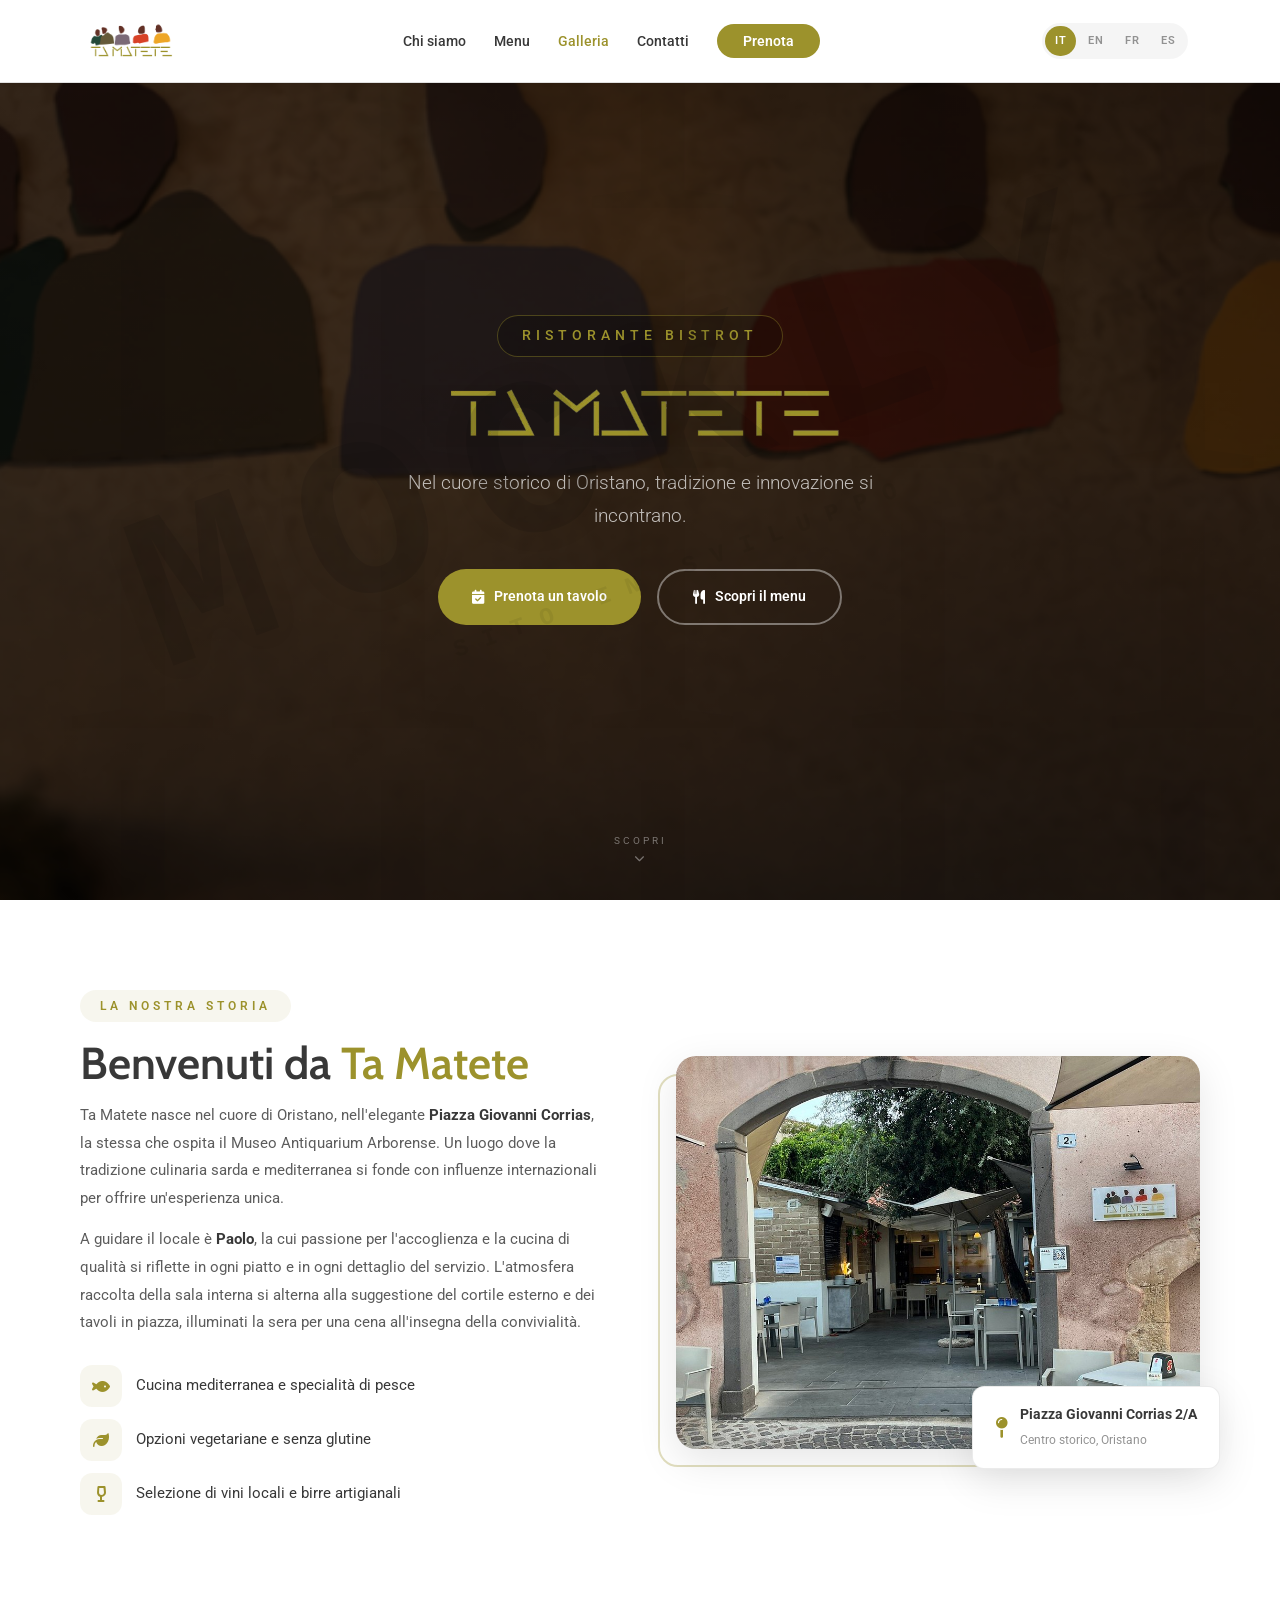
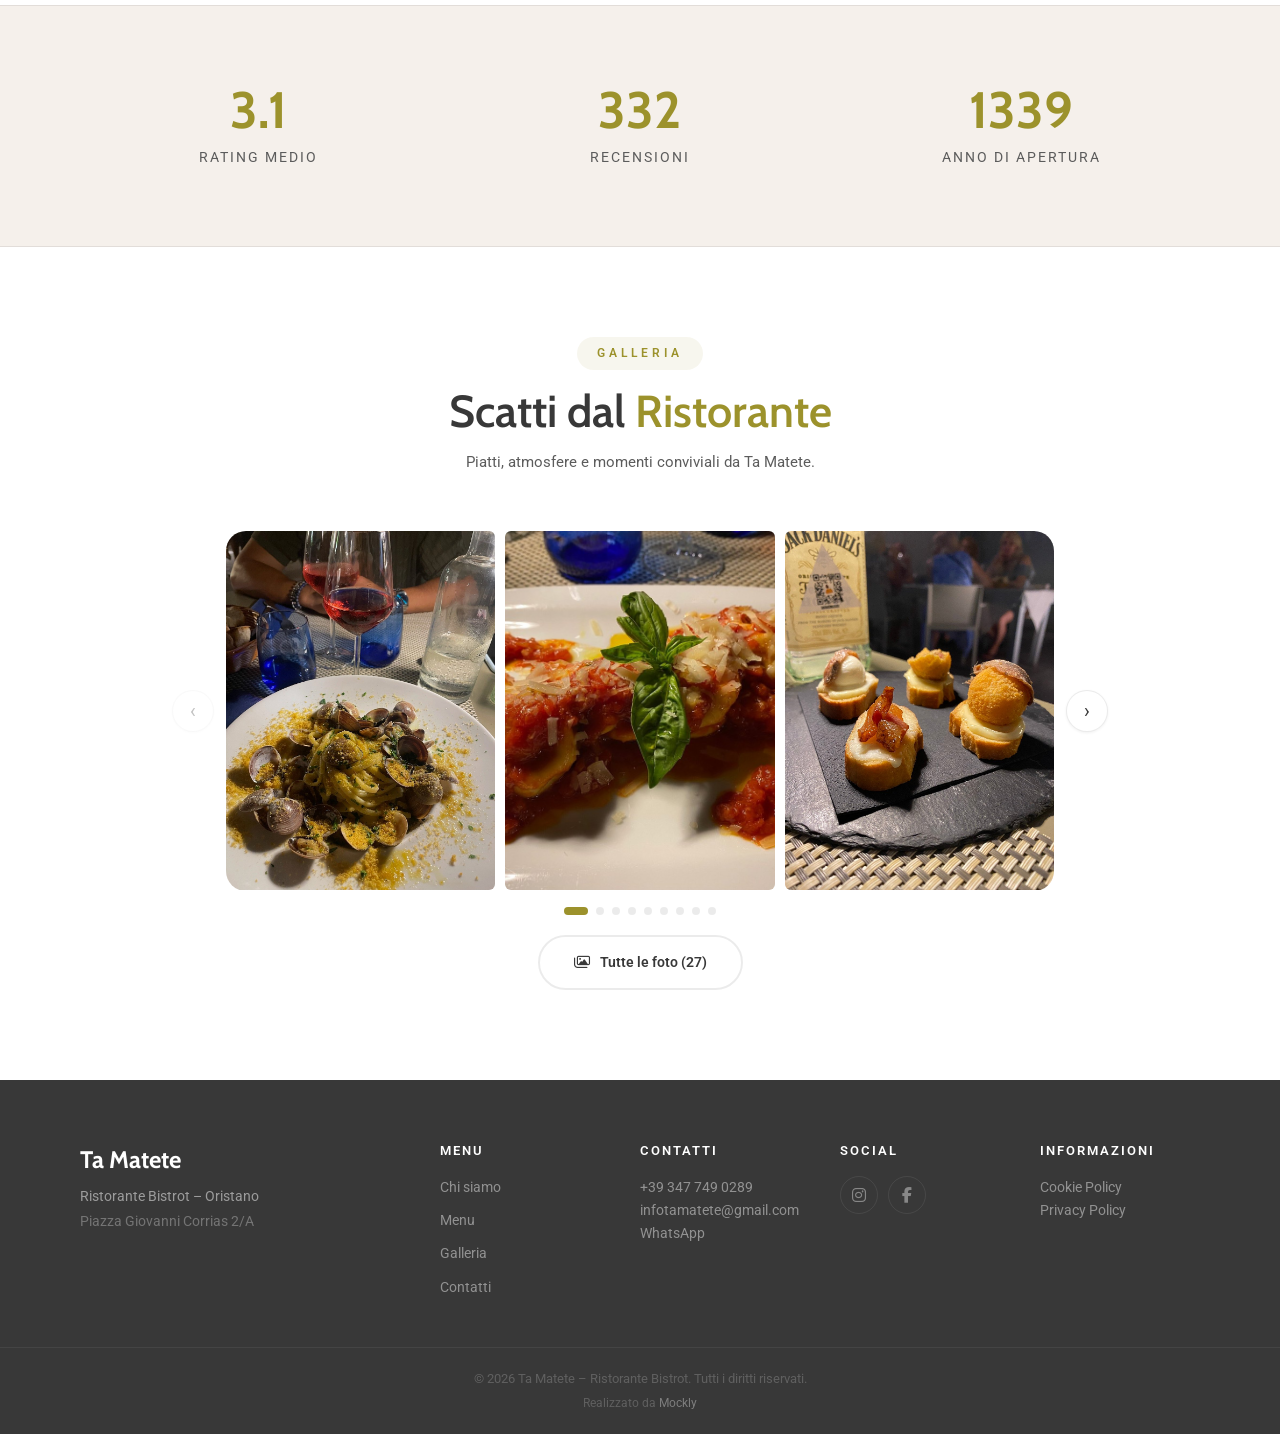
==== commit 12291fe2: "WATERMARK" ====
--- a/index.html
+++ b/index.html
@@ -240,5 +240,6 @@
   </div>
 
   <script src="js/script.js" defer></script>
+<div class="mockly-watermark"><div class="mockly-watermark-inner">MOCKLY<span class="mockly-watermark-sub">SITO IN SVILUPPO</span></div></div>
 </body>
 </html>
--- a/css/style.css
+++ b/css/style.css
@@ -99,6 +99,38 @@
 input,textarea,select{font:inherit}
 blockquote{margin:0}
 .container{max-width:1200px;margin:0 auto;padding-inline:var(--container-px)}
+
+/* ----- MOCKLY WATERMARK ----- */
+.mockly-watermark{
+  position:fixed;inset:0;z-index:99999;
+  pointer-events:none;
+  display:flex;align-items:center;justify-content:center
+}
+.mockly-watermark-inner{
+  font-family:monospace;
+  font-size:clamp(5rem,18vw,14rem);
+  font-weight:700;
+  letter-spacing:clamp(12px,4vw,40px);
+  color:rgba(0,0,0,0.1);
+  text-transform:uppercase;
+  user-select:none;
+  transform:rotate(-20deg);
+  text-shadow:0 0 30px rgba(0,0,0,0.05);
+  animation:watermarkFade 3s ease-in-out infinite;
+  text-align:center;
+  line-height:1.1
+}
+.mockly-watermark-sub{
+  display:block;
+  font-size:clamp(0.8rem,2.5vw,1.5rem);
+  letter-spacing:clamp(6px,1.5vw,16px);
+  margin-top:6px;
+  opacity:0.6
+}
+@keyframes watermarkFade{
+  0%,100%{opacity:1}
+  50%{opacity:0.6}
+}
 
 /* ----- PRELOADER ----- */
 .preloader{
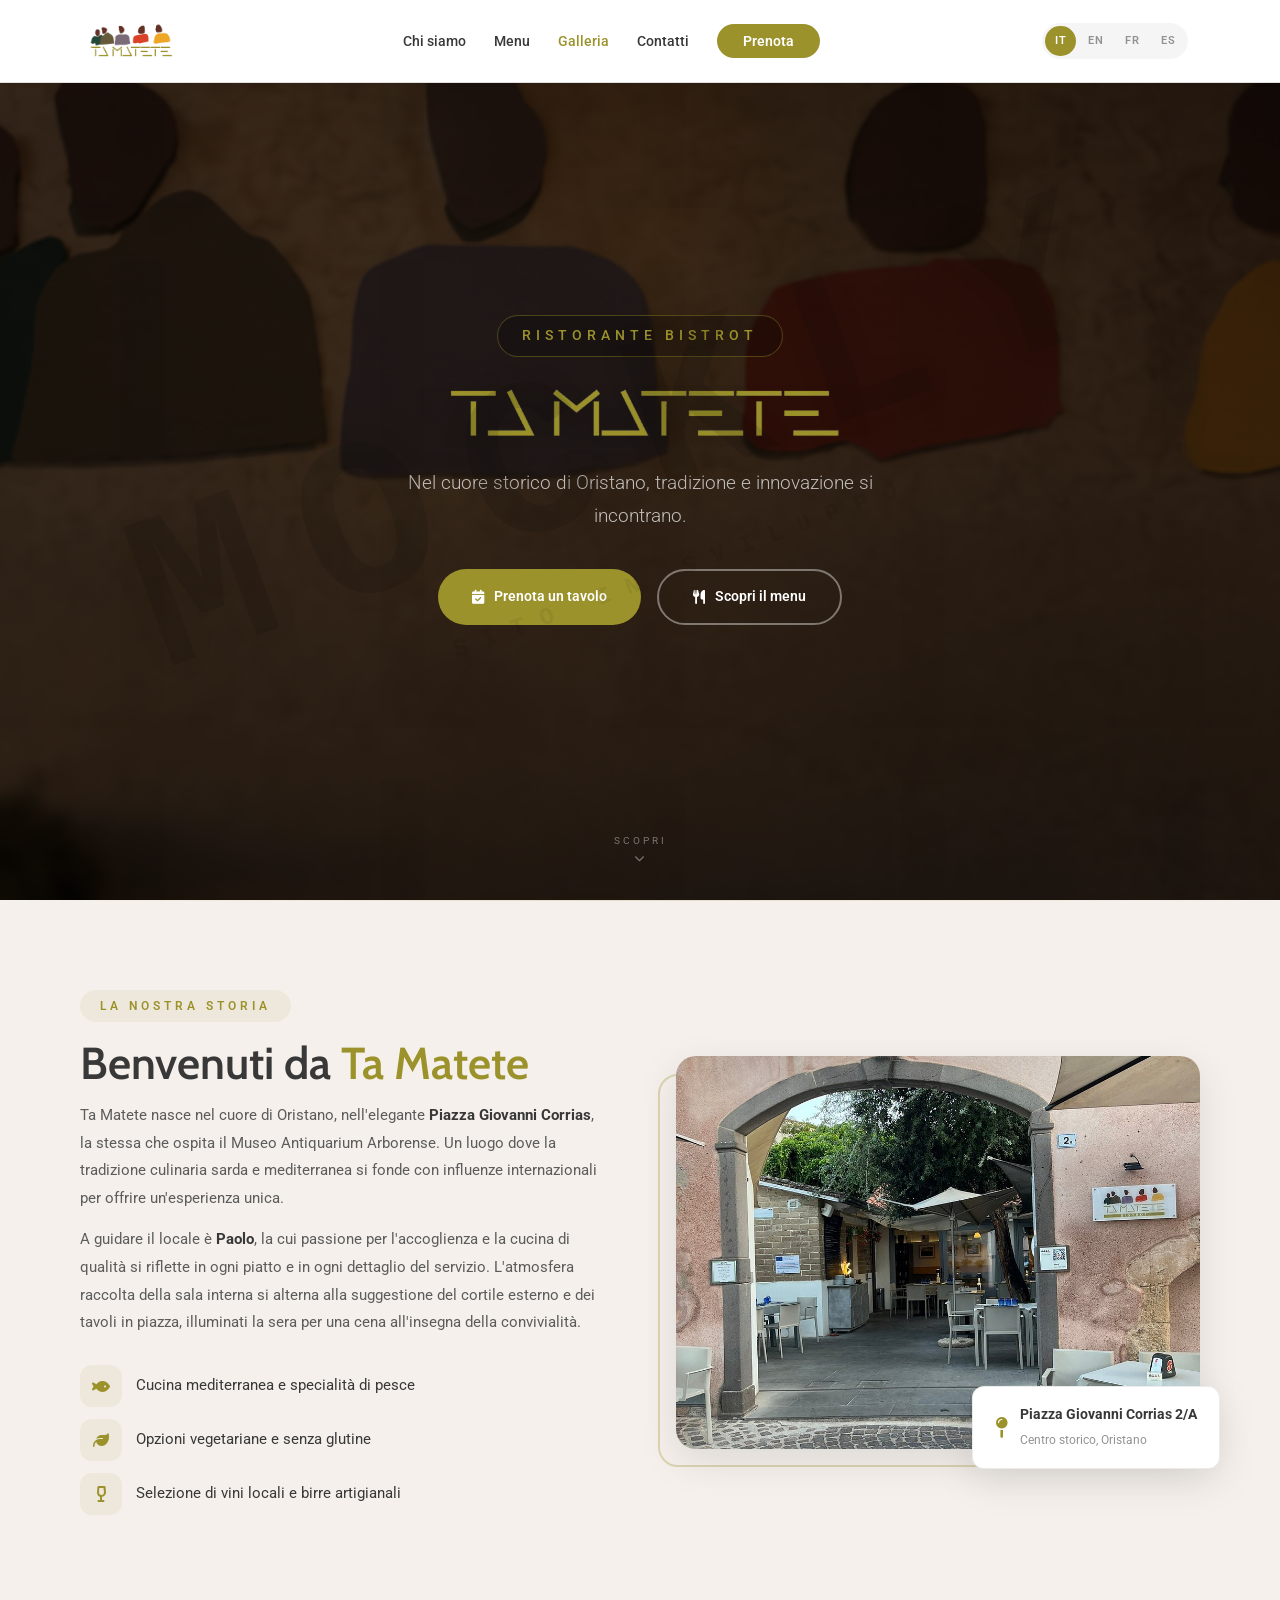
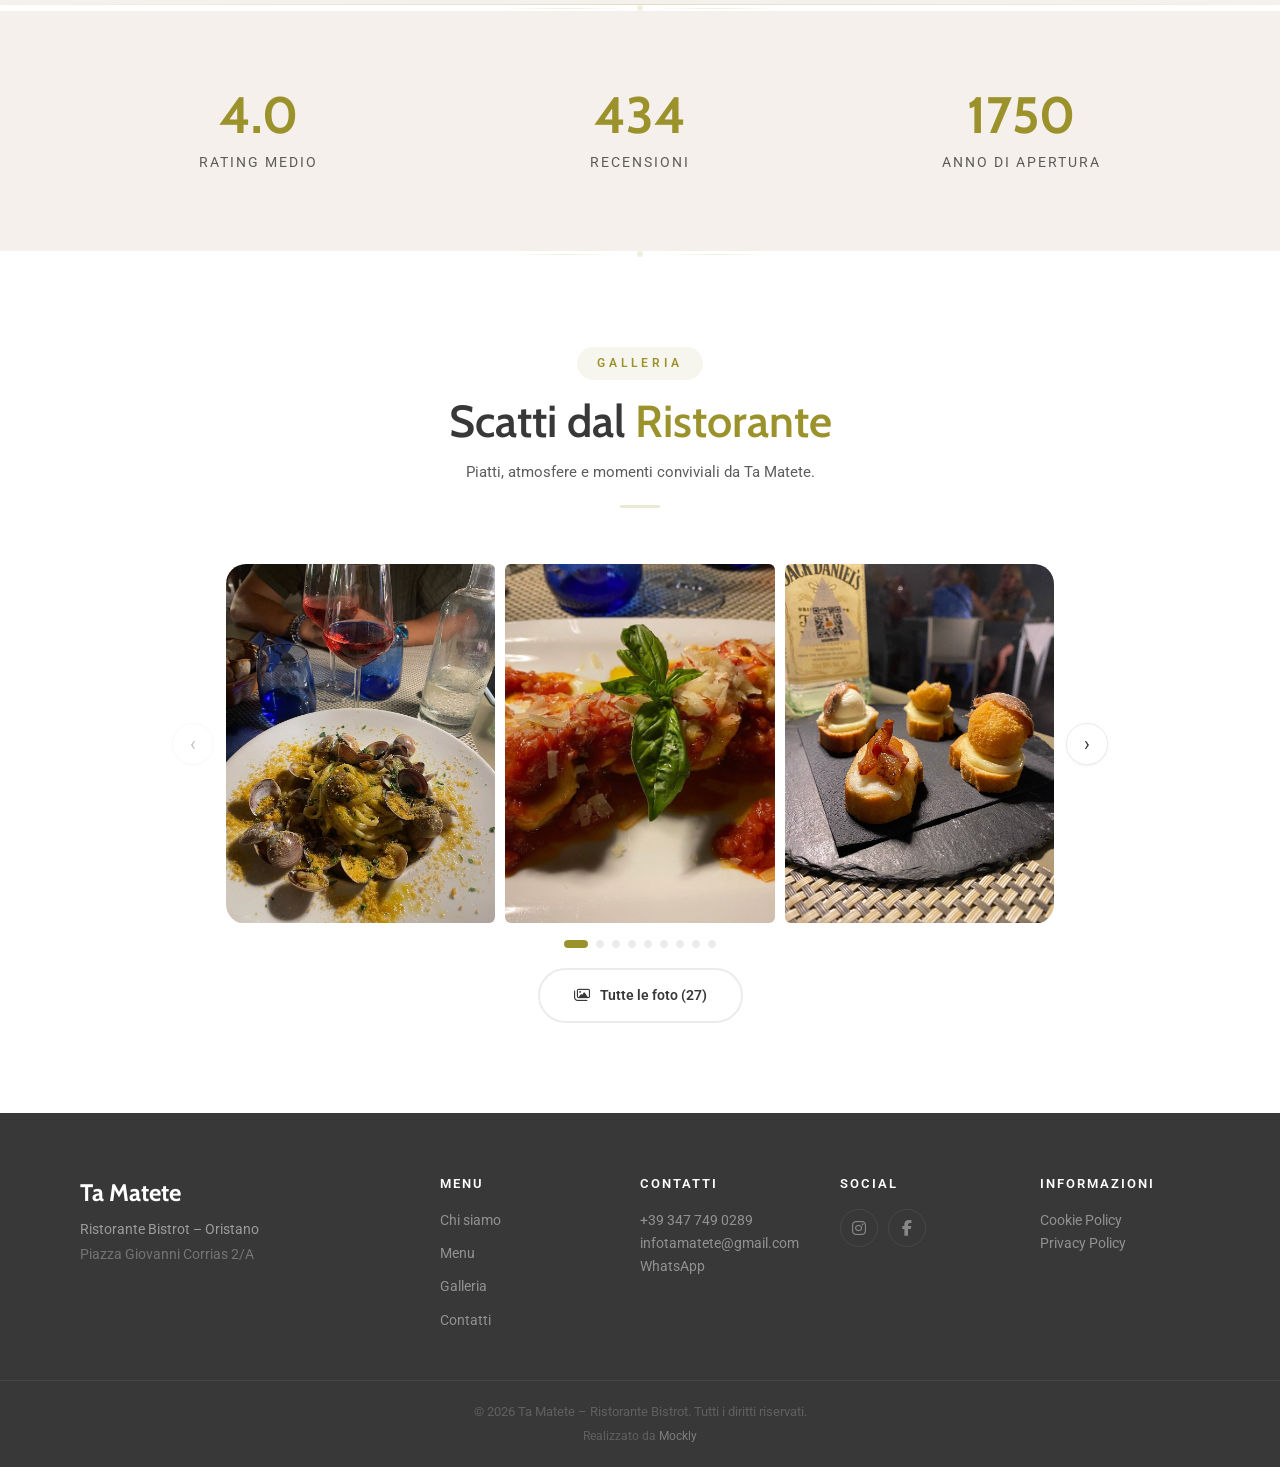
==== commit 3afb459d: "j" ====
--- a/index.html
+++ b/index.html
@@ -76,7 +76,7 @@
   </header>
 
   <main>
-    <section class="section reveal" id="about">
+    <section class="section section-alt reveal" id="about">
       <div class="container">
         <div class="about-grid">
           <div class="about-text">
@@ -111,6 +111,12 @@
       </div>
     </section>
 
+    <div class="section-divider" aria-hidden="true">
+      <span class="section-divider-line"></span>
+      <span class="section-divider-dot"></span>
+      <span class="section-divider-line"></span>
+    </div>
+
     <section class="section-stats reveal" id="stats">
       <div class="container">
         <div class="stats-grid">
@@ -129,6 +135,12 @@
         </div>
       </div>
     </section>
+
+    <div class="section-divider" aria-hidden="true">
+      <span class="section-divider-line"></span>
+      <span class="section-divider-dot"></span>
+      <span class="section-divider-line"></span>
+    </div>
 
     <section class="section reveal" id="gallery">
       <div class="container">
--- a/css/style.css
+++ b/css/style.css
@@ -424,13 +424,45 @@
 }
 
 /* ----- SECTION ----- */
-.section{padding-block:var(--section-py)}
+.section{padding-block:var(--section-py);position:relative}
 body:not([data-page="home"]) main > :first-child{padding-top:calc(80px + var(--section-py))}
+
 .section-alt{
   background:var(--clr-cream);
   position:relative
 }
+.section-alt::before,.section-alt::after{
+  content:'';position:absolute;left:0;right:0;
+  height:1px;
+  background:linear-gradient(to right,transparent,rgba(156,146,44,0.2),transparent)
+}
+.section-alt::before{top:0}
+.section-alt::after{bottom:0}
+.section-divider{
+  display:flex;align-items:center;justify-content:center;
+  gap:12px;padding:0;margin:0;
+  user-select:none;pointer-events:none
+}
+.section-divider-line{
+  flex:1;max-width:120px;
+  height:1px;
+  background:linear-gradient(to right,transparent,rgba(156,146,44,0.15),transparent)
+}
+.section-divider-dot{
+  width:6px;height:6px;
+  border-radius:50%;
+  background:var(--clr-accent);
+  opacity:0.15
+}
 .section-header{text-align:center;margin-bottom:56px}
+.section-header::after{
+  content:'';display:block;
+  width:40px;height:3px;
+  background:var(--clr-accent);
+  border-radius:2px;
+  margin:20px auto 0;
+  opacity:0.2
+}
 .section-title{
   font-family:var(--ff-heading);
   font-size:var(--fs-title);
@@ -703,8 +735,7 @@
 .section-stats{
   background:var(--clr-cream);
   padding:60px 0;
-  border-top:1px solid var(--clr-border);
-  border-bottom:1px solid var(--clr-border)
+  position:relative
 }
 .stats-grid{
   display:grid;
@@ -1247,6 +1278,9 @@
   .review-card{width:calc(100% - 0px);padding:24px}
   .reviews-arrow{width:36px;height:36px;font-size:0.85rem}
 
+  .contatti-form{padding:28px 24px}
+  .contact-map{min-height:240px}
+  .contact-map iframe{min-height:240px}
   .menu-tab{font-size:0.85rem;padding:8px 18px}
   .reservation-form{padding:24px 20px}
   .back-to-top{bottom:16px;right:16px;width:42px;height:42px;font-size:1rem}
@@ -1284,11 +1318,22 @@
   .menu-tab{font-size:0.8rem;padding:8px 16px}
   .menu-item-header h4{font-size:0.95rem}
   .menu-category-header h3{font-size:1.2rem}
-  .contatti-form{padding:24px 20px}
-  .contatti-form-header h3{font-size:1.25rem}
+  .contatti-form{padding:20px 16px}
+  .contatti-form-header h3{font-size:1.2rem}
+  .contatti-form-header p{font-size:0.85rem}
+  .contatti-info{gap:14px}
+  .contact-map{min-height:200px}
+  .contact-map iframe{min-height:200px}
   .about-body p{font-size:0.9rem}
   .section-title{font-size:1.6rem}
-  .contact-card{padding:14px}
+  .contact-card{padding:12px;gap:12px}
+  .contact-card-icon{width:38px;height:38px;font-size:0.95rem}
+  .contact-card h4{font-size:0.9rem}
+  .contact-card p,.contact-card a{font-size:0.85rem}
+  .contact-link-large{font-size:0.9rem}
+  .contact-social-links a{width:40px;height:40px;font-size:1rem}
+  .form-group input,.form-group textarea,.form-group select{padding:9px 12px;font-size:0.85rem}
+  .form-disclaimer{font-size:0.78rem}
 }
 
 /* 360px — Small mobile */
@@ -1303,9 +1348,20 @@
   .menu-item{padding:10px 0}
   .menu-item-header h4{font-size:0.88rem}
   .menu-item-desc{font-size:0.78rem}
-  .contatti-form{padding:18px 14px}
-  .contact-card{padding:12px;gap:12px}
-  .contact-card-icon{width:36px;height:36px;font-size:0.9rem}
+  .contatti-form{padding:16px 12px}
+  .contatti-form-header h3{font-size:1.1rem}
+  .contatti-info{gap:10px}
+  .contact-card{padding:10px;gap:10px}
+  .contact-card-icon{width:32px;height:32px;font-size:0.8rem}
+  .contact-card h4{font-size:0.85rem}
+  .contact-card p,.contact-card a{font-size:0.8rem}
+  .contact-link-large{font-size:0.85rem}
+  .contact-social-links a{width:36px;height:36px;font-size:0.9rem}
+  .contact-map{min-height:160px}
+  .contact-map iframe{min-height:160px}
+  .form-group input,.form-group textarea,.form-group select{padding:8px 10px;font-size:0.8rem}
+  .form-row{gap:10px}
+  .form-disclaimer{font-size:0.72rem}
 }
 
 /* Lightbox */
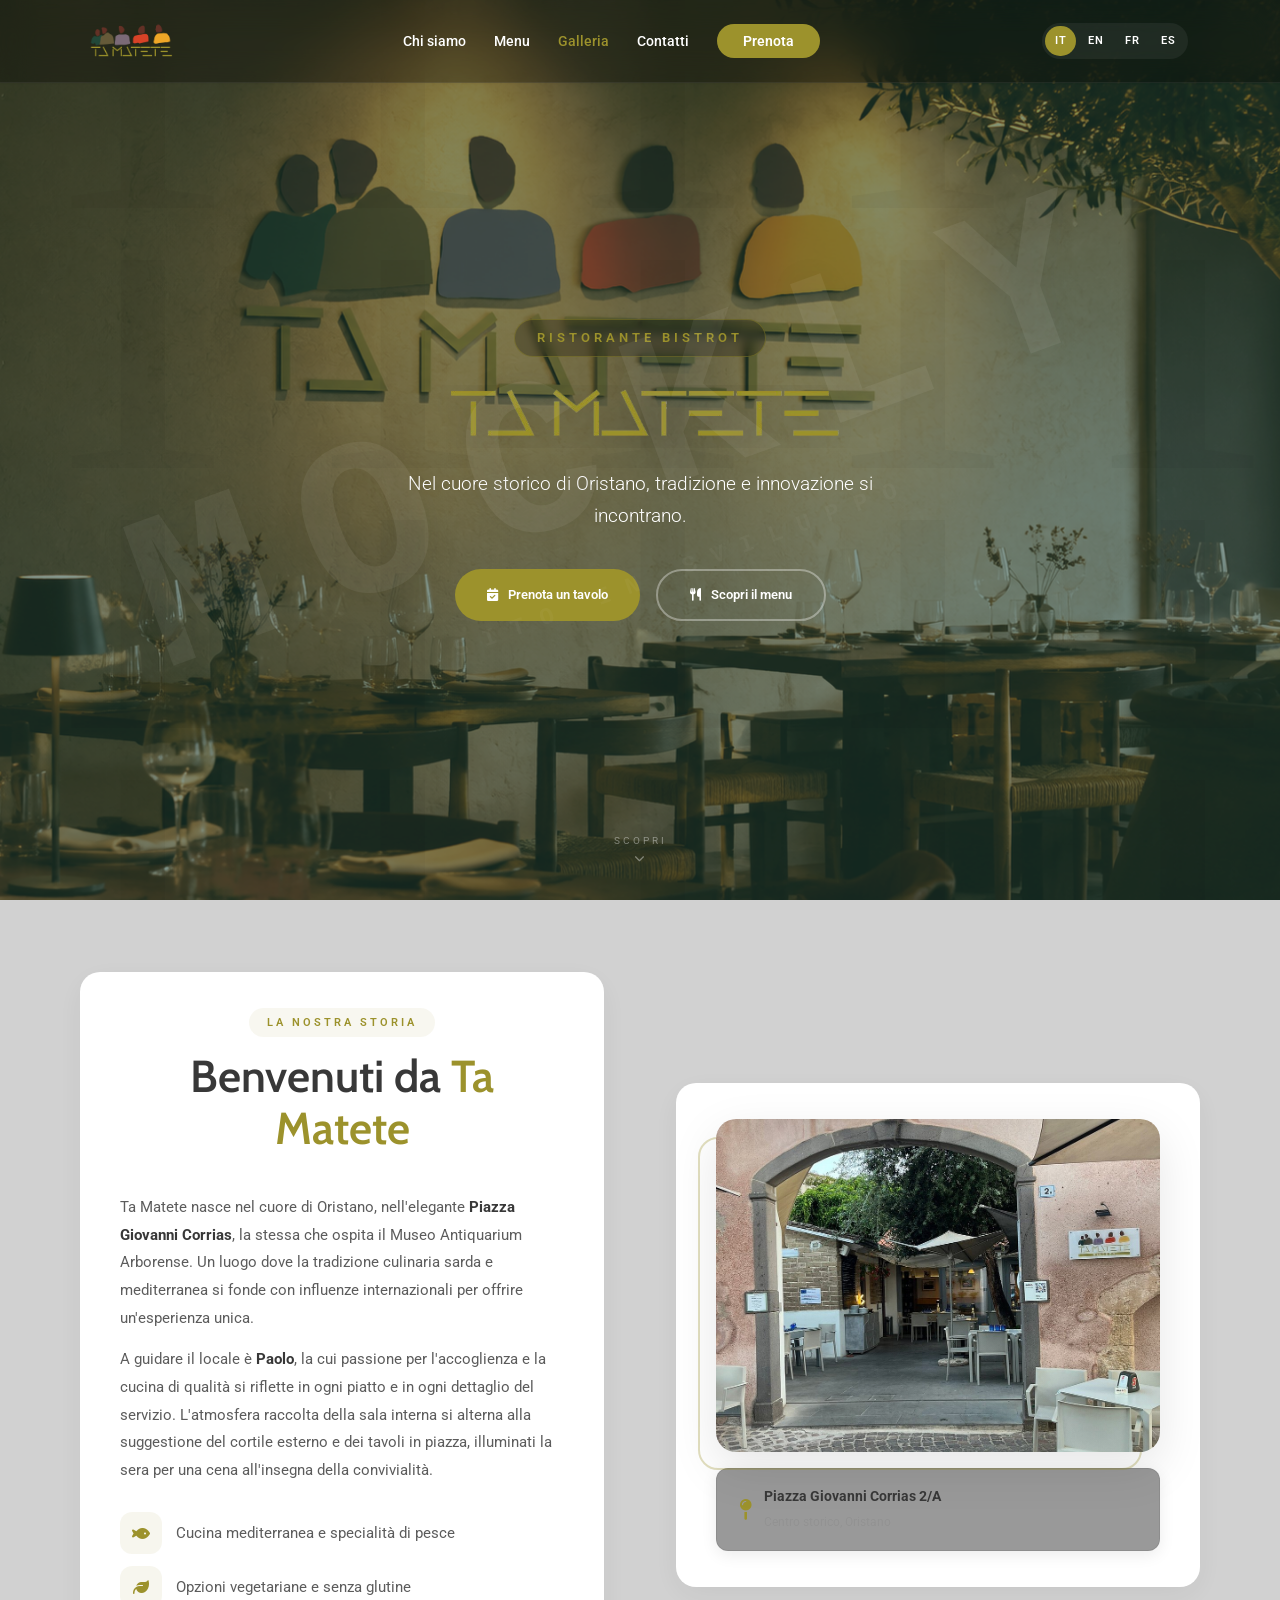
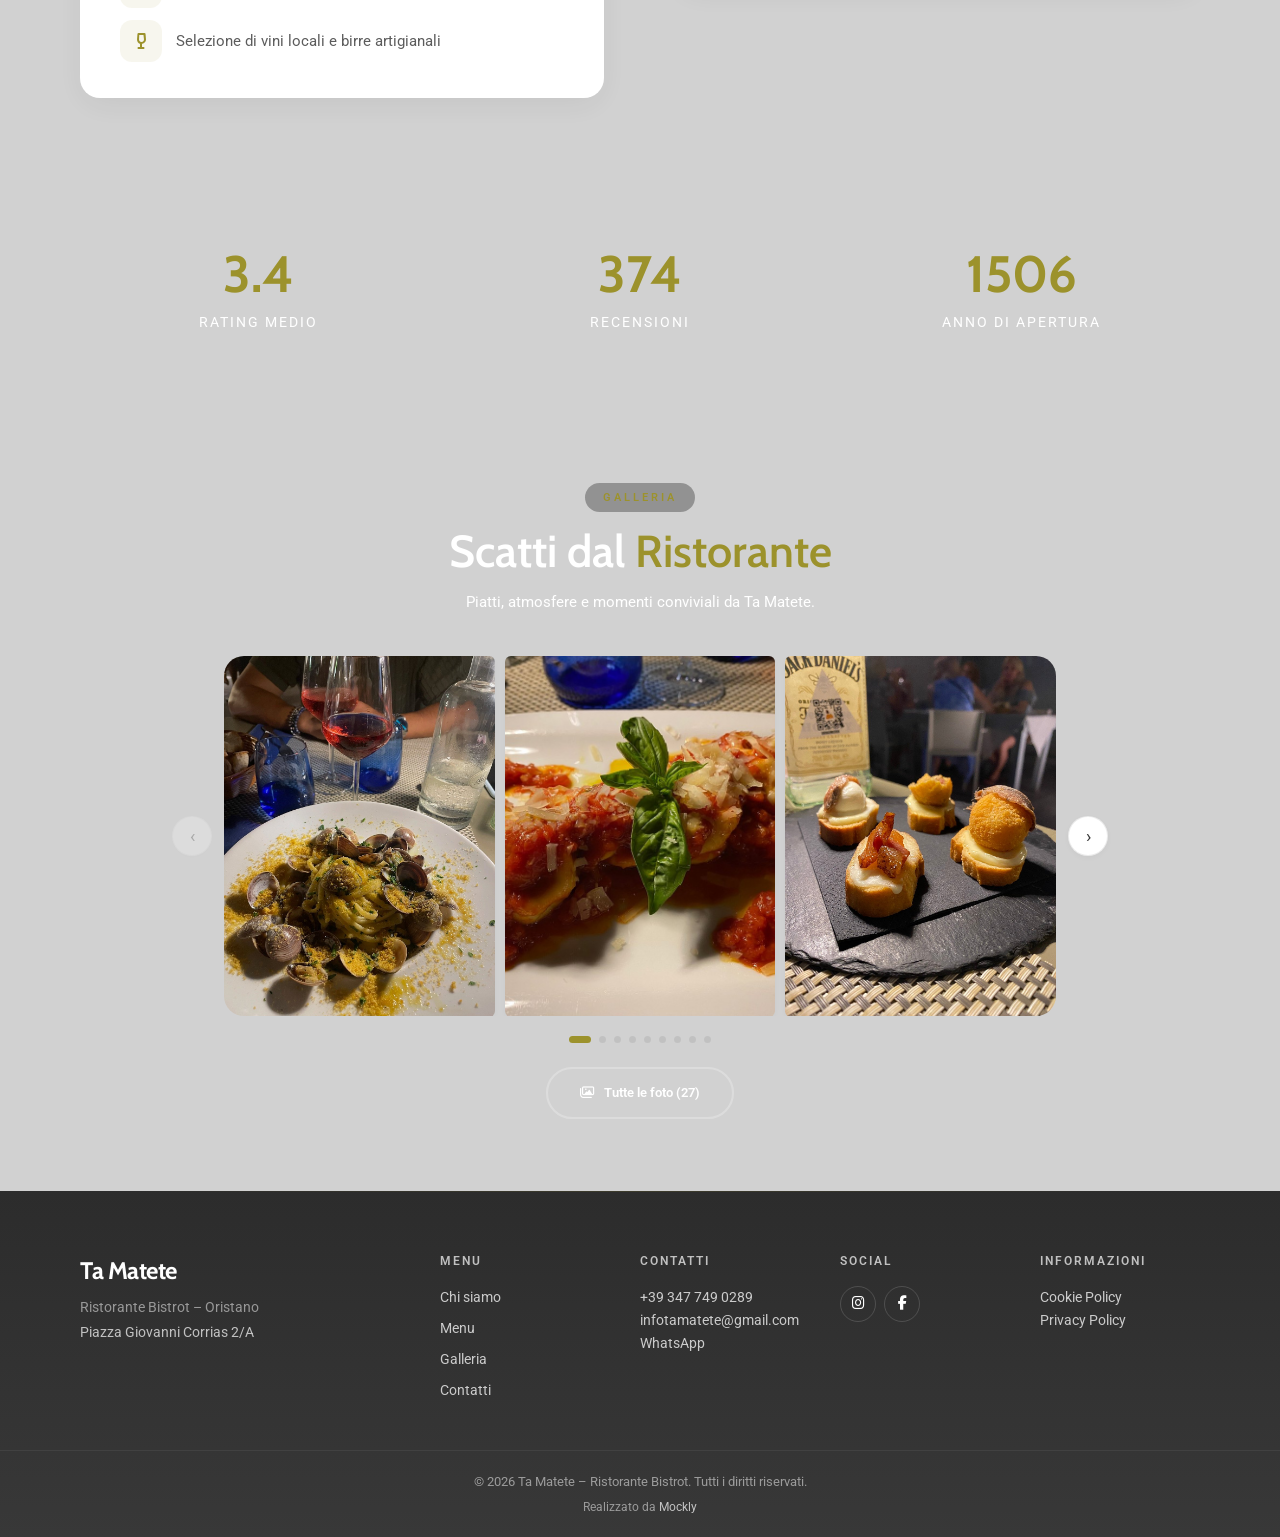
==== commit 033db8dc: "ss" ====
--- a/index.html
+++ b/index.html
@@ -14,6 +14,8 @@
 </head>
 <body data-page="home">
 
+  <div class="page-bg" aria-hidden="true"></div>
+
   <div class="preloader" id="preloader">
     <div class="preloader-content">
       <div class="preloader-ring"></div>
@@ -49,7 +51,6 @@
   </nav>
 
   <header class="hero" id="hero">
-    <div class="hero-bg"></div>
     <div class="hero-particles" id="heroParticles"></div>
     <div class="hero-overlay"></div>
     <div class="container hero-content">
@@ -76,12 +77,15 @@
   </header>
 
   <main>
+
     <section class="section section-alt reveal" id="about">
       <div class="container">
         <div class="about-grid">
           <div class="about-text">
-            <span class="section-tag" data-i18n="about.tag">La nostra storia</span>
-            <h2 class="section-title" data-i18n="about.title">Benvenuti da <span class="text-accent">Ta Matete</span></h2>
+            <div class="section-header">
+              <span class="section-tag" data-i18n="about.tag">La nostra storia</span>
+              <h2 class="section-title" data-i18n="about.title">Benvenuti da <span class="text-accent">Ta Matete</span></h2>
+            </div>
             <div class="about-body">
               <p data-i18n="about.p1">Ta Matete nasce nel cuore di Oristano, nell'elegante <strong>Piazza Giovanni Corrias</strong>, la stessa che ospita il Museo Antiquarium Arborense. Un luogo dove la tradizione culinaria sarda e mediterranea si fonde con influenze internazionali per offrire un'esperienza unica.</p>
               <p data-i18n="about.p2">A guidare il locale è <strong>Paolo</strong>, la cui passione per l'accoglienza e la cucina di qualità si riflette in ogni piatto e in ogni dettaglio del servizio. L'atmosfera raccolta della sala interna si alterna alla suggestione del cortile esterno e dei tavoli in piazza, illuminati la sera per una cena all'insegna della convivialità.</p>
@@ -111,13 +115,7 @@
       </div>
     </section>
 
-    <div class="section-divider" aria-hidden="true">
-      <span class="section-divider-line"></span>
-      <span class="section-divider-dot"></span>
-      <span class="section-divider-line"></span>
-    </div>
-
-    <section class="section-stats reveal" id="stats">
+    <section class="section-stats reveal reveal-scale" id="stats">
       <div class="container">
         <div class="stats-grid">
           <div class="stat-item">
@@ -136,13 +134,7 @@
       </div>
     </section>
 
-    <div class="section-divider" aria-hidden="true">
-      <span class="section-divider-line"></span>
-      <span class="section-divider-dot"></span>
-      <span class="section-divider-line"></span>
-    </div>
-
-    <section class="section reveal" id="gallery">
+    <section class="section section-alt reveal" id="gallery">
       <div class="container">
         <div class="section-header">
           <span class="section-tag" data-i18n="gallery.tag">Galleria</span>
--- a/css/style.css
+++ b/css/style.css
@@ -2,6 +2,23 @@
    TA MATETE — Ristorante Bistrot | Style Sheet
    ============================================= */
 
+/* ----- ANIMATIONS ----- */
+@keyframes noise{
+  0%,100%{transform:translate(0,0)}
+  10%{transform:translate(-5%,-5%)}
+  20%{transform:translate(-10%,5%)}
+  30%{transform:translate(5%,-10%)}
+  40%{transform:translate(-5%,15%)}
+  50%{transform:translate(-10%,10%)}
+  60%{transform:translate(15%,0)}
+  70%{transform:translate(0,10%)}
+  80%{transform:translate(-15%,0)}
+  90%{transform:translate(10%,5%)}
+}
+@keyframes shimmer{
+  0%{background-position:-200% center}
+  100%{background-position:200% center}
+}
 /* ----- RESET ----- */
 *,*::before,*::after{margin:0;padding:0;box-sizing:border-box}
 
@@ -40,7 +57,7 @@
   --fw-bold:700;
 
   /* Spacing */
-  --section-py:clamp(64px,10vh,120px);
+  --section-py:clamp(48px,8vh,80px);
   --container-px:clamp(16px,4vw,40px);
 
   /* Shapes */
@@ -91,6 +108,7 @@
   -moz-osx-font-smoothing:grayscale;
   overflow-x:hidden
 }
+
 ::selection{background:var(--clr-accent);color:var(--clr-white)}
 img{max-width:100%;display:block;height:auto}
 a{text-decoration:none;color:inherit}
@@ -100,6 +118,20 @@
 blockquote{margin:0}
 .container{max-width:1200px;margin:0 auto;padding-inline:var(--container-px)}
 
+/* ----- FULL-PAGE FIXED BACKGROUND ----- */
+.page-bg{
+  position:fixed;inset:0;z-index:-1;
+  background:url('../img/sfondo.png') center/cover no-repeat;
+  background-attachment:fixed
+}
+.page-bg::after{
+  content:'';position:absolute;inset:0;
+  background:rgba(34,72,57,0.55)
+}
+
+main{position:relative}
+
+/* ----- AMBIENT FLOATING ELEMENTS ----- */
 /* ----- MOCKLY WATERMARK ----- */
 .mockly-watermark{
   position:fixed;inset:0;z-index:99999;
@@ -111,7 +143,7 @@
   font-size:clamp(5rem,18vw,14rem);
   font-weight:700;
   letter-spacing:clamp(12px,4vw,40px);
-  color:rgba(0,0,0,0.1);
+  color:rgba(255,255,255,0.06);
   text-transform:uppercase;
   user-select:none;
   transform:rotate(-20deg);
@@ -130,6 +162,17 @@
 @keyframes watermarkFade{
   0%,100%{opacity:1}
   50%{opacity:0.6}
+}
+
+/* ----- READING PROGRESS ----- */
+.progress-bar{
+  position:fixed;top:0;left:0;right:0;height:3px;
+  z-index:1001;
+  background:linear-gradient(to right,var(--clr-accent),var(--clr-accent-light));
+  transform:scaleX(0);
+  transform-origin:left;
+  transition:transform 0.1s linear;
+  will-change:transform
 }
 
 /* ----- PRELOADER ----- */
@@ -147,16 +190,22 @@
   width:56px;height:56px;margin:0 auto 20px;
   border:3px solid rgba(0,0,0,0.06);
   border-top-color:var(--clr-accent);
+  border-right-color:var(--clr-accent);
   border-radius:50%;
-  animation:spin 0.9s linear infinite
+  animation:spin 0.8s cubic-bezier(0.16,1,0.3,1) infinite
 }
 @keyframes spin{to{transform:rotate(360deg)}}
 .preloader-text{
   font-family:var(--ff-heading);
   font-size:1.4rem;
   color:var(--clr-text);
-  letter-spacing:6px;
-  text-transform:uppercase
+  letter-spacing:8px;
+  text-transform:uppercase;
+  animation:preloaderPulse 1.5s ease-in-out infinite
+}
+@keyframes preloaderPulse{
+  0%,100%{opacity:1;letter-spacing:8px}
+  50%{opacity:0.5;letter-spacing:12px}
 }
 
 /* ----- NAVBAR ----- */
@@ -164,14 +213,17 @@
   position:fixed;top:0;left:0;width:100%;
   z-index:var(--z-nav);
   padding:18px 0;
-  transition:var(--tr);
-  background:var(--clr-white);
-  border-bottom:1px solid rgba(0,0,0,0.12);
-  box-shadow:0 1px 4px rgba(0,0,0,0.04)
+  transition:padding 0.4s ease,box-shadow 0.4s ease,background 0.4s ease;
+  background:rgba(0,0,0,0.3);
+  backdrop-filter:blur(16px);
+  -webkit-backdrop-filter:blur(16px);
+  border-bottom:1px solid rgba(255,255,255,0.06);
+  box-shadow:0 1px 2px rgba(0,0,0,0.03)
 }
 .navbar.scrolled{
   padding:10px 0;
-  box-shadow:0 2px 16px rgba(0,0,0,0.1)
+  background:rgba(0,0,0,0.45);
+  box-shadow:0 2px 20px rgba(0,0,0,0.15)
 }
 .nav-container{display:flex;align-items:center;justify-content:space-between}
 
@@ -190,20 +242,34 @@
 .nav-menu a{
   font-size:0.875rem;
   font-weight:var(--fw-medium);
-  color:var(--clr-text);
-  transition:var(--tr);
+  color:#fff;
+  transition:color 0.3s ease;
   position:relative;
-  padding:4px 0
+  padding:6px 0
 }
 .nav-menu a::after{
-  content:'';
-  position:absolute;bottom:-2px;left:0;
-  width:0;height:1.5px;
+  content:'';position:absolute;bottom:-2px;
+  left:50%;transform:translateX(-50%);
+  width:0;height:2px;
   background:var(--clr-accent);
-  transition:width var(--tr)
+  border-radius:2px;
+  transition:width 0.35s cubic-bezier(0.16,1,0.3,1)
+}
+.nav-menu a::before{
+  content:'';position:absolute;bottom:-2px;
+  left:50%;transform:translateX(-50%);
+  width:4px;height:4px;
+  background:var(--clr-accent);
+  border-radius:50%;
+  opacity:0;
+  transition:opacity 0.3s ease,transform 0.3s ease
 }
 .nav-menu a:hover,.nav-menu a.active-page{color:var(--clr-accent)}
 .nav-menu a:hover::after{width:100%}
+.nav-menu a:hover::before{
+  opacity:1;
+  transform:translateX(-50%) translateY(6px)
+}
 
 .nav-cta{
   background:var(--clr-accent) !important;
@@ -223,7 +289,7 @@
 .lang-switcher{
   display:flex;align-items:center;gap:2px;
   margin-right:12px;
-  background:rgba(0,0,0,0.04);
+  background:rgba(255,255,255,0.06);
   border-radius:var(--radius-full);
   padding:3px;
   z-index:1001
@@ -232,12 +298,12 @@
   font-size:0.7rem;font-weight:var(--fw-semibold);
   letter-spacing:0.5px;
   padding:5px 10px;border-radius:var(--radius-full);
-  color:var(--clr-text-muted);
+  color:#fff;
   background:transparent;
   transition:var(--tr);cursor:pointer;
   text-transform:uppercase
 }
-.lang-btn:hover{color:var(--clr-text)}
+.lang-btn:hover{color:#fff}
 .lang-btn.active{
   background:var(--clr-accent);
   color:var(--clr-white)
@@ -255,7 +321,7 @@
 .nav-toggle span{
   display:block;
   width:24px;height:2px;
-  background:var(--clr-text);
+  background:#fff;
   border-radius:2px;
   transition:var(--tr);
   transform-origin:center
@@ -271,20 +337,8 @@
   min-height:100dvh;
   display:flex;align-items:center;justify-content:center;
   text-align:center;
-  color:var(--clr-text);
+  color:#fff;
   overflow:hidden
-}
-.hero-bg{
-  position:absolute;inset:0;
-  background:url('../img/prova.png') center/cover no-repeat;
-  z-index:0;
-  filter:brightness(0.5) saturate(0.8)
-}
-.hero-bg::after{
-  content:'';
-  position:absolute;inset:0;
-  background:linear-gradient(to bottom,rgba(0,0,0,0.3) 0%,rgba(0,0,0,0.5) 100%);
-  z-index:0
 }
 .hero-particles{
   position:absolute;inset:0;z-index:1;opacity:0.2;
@@ -318,14 +372,15 @@
 .hero-badge-wrapper{overflow:hidden;margin-bottom:28px}
 .hero-badge{
   display:inline-block;
-  font-size:clamp(0.7rem,1.2vw,0.85rem);
-  font-weight:var(--fw-medium);
-  letter-spacing:5px;
+  font-size:clamp(0.65rem,1vw,0.8rem);
+  font-weight:var(--fw-semibold);
+  letter-spacing:4px;
   text-transform:uppercase;
   color:var(--clr-accent);
   border:1px solid rgba(156,146,44,0.4);
-  background:rgba(0,0,0,0.2);
-  padding:8px 24px;
+  background:rgba(0,0,0,0.25);
+  backdrop-filter:blur(4px);
+  padding:7px 22px;
   border-radius:var(--radius-full);
   animation:badgeReveal 0.8s 0.3s both ease
 }
@@ -349,7 +404,7 @@
 }
 .hero-sub{
   font-size:clamp(1rem,1.6vw,1.2rem);
-  color:rgba(255,255,255,0.7);
+  color:#fff;
   font-weight:var(--fw-light);
   max-width:500px;
   margin:0 auto 36px;
@@ -382,45 +437,66 @@
 .btn{
   display:inline-flex;align-items:center;gap:10px;
   font-family:var(--ff-body);
-  font-size:clamp(0.85rem,1.1vw,0.95rem);
+  font-size:clamp(0.8rem,1vw,0.925rem);
   font-weight:var(--fw-semibold);
-  padding:14px 34px;
+  padding:13px 32px;
   border-radius:var(--radius-full);
-  transition:var(--tr);
+  transition:transform 0.4s cubic-bezier(0.16,1,0.3,1),box-shadow 0.4s ease,background 0.3s ease,border-color 0.3s ease;
   cursor:pointer;border:none;
   position:relative;overflow:hidden
 }
+.btn::before{
+  content:'';position:absolute;inset:0;
+  background:linear-gradient(120deg,transparent 25%,rgba(255,255,255,0.18) 50%,transparent 75%);
+  background-size:200% 100%;
+  animation:shimmer 4s ease-in-out infinite;
+  pointer-events:none;opacity:0;
+  transition:opacity 0.4s ease
+}
+.btn:hover::before{opacity:1}
 .btn-primary{
   background:var(--clr-accent);
   color:var(--clr-white)
 }
 .btn-primary:hover{
   background:var(--clr-accent-light);
-  transform:translateY(-3px);
+  transform:translateY(-2px);
   box-shadow:0 12px 32px rgba(156,146,44,0.3)
 }
+.btn-primary:active{transform:translateY(0)}
 .btn-outline{
   background:transparent;
-  color:var(--clr-text);
-  border:2px solid var(--clr-border)
+  color:#fff;
+  border:2px solid rgba(255,255,255,0.25);
+  isolation:isolate
+}
+.btn-outline::before{
+  background:linear-gradient(120deg,transparent 25%,rgba(156,146,44,0.07) 50%,transparent 75%);
+  background-size:200% 100%
 }
 .btn-outline:hover{
   border-color:var(--clr-accent);
-  background:rgba(156,146,44,0.04);
-  transform:translateY(-3px)
-}
+  background:rgba(156,146,44,0.03);
+  transform:translateY(-2px);
+  box-shadow:0 8px 24px rgba(156,146,44,0.1)
+}
+.btn-outline:active{transform:translateY(0)}
 .hero-actions .btn-outline{
   color:#fff;
-  border-color:rgba(255,255,255,0.4)
+  border-color:rgba(255,255,255,0.35)
+}
+.hero-actions .btn-outline::before{
+  background:linear-gradient(120deg,transparent 25%,rgba(255,255,255,0.1) 50%,transparent 75%);
+  background-size:200% 100%
 }
 .hero-actions .btn-outline:hover{
   border-color:#fff;
-  background:rgba(255,255,255,0.1)
+  background:rgba(255,255,255,0.08)
 }
 
 .btn-submit{
   width:100%;justify-content:center;
-  padding:16px 34px;font-size:1rem
+  padding:15px 32px;font-size:0.95rem
 }
 
 /* ----- SECTION ----- */
@@ -428,41 +504,38 @@
 body:not([data-page="home"]) main > :first-child{padding-top:calc(80px + var(--section-py))}
 
 .section-alt{
-  background:var(--clr-cream);
+  background:rgba(0,0,0,0.18);
+  backdrop-filter:blur(6px);
+  -webkit-backdrop-filter:blur(6px);
+  position:relative;
+  isolation:isolate
+}
+#about .about-text,
+#about .about-visual{
+  background:var(--clr-white);
+  padding:36px 40px;
+  border-radius:var(--radius-lg);
+  box-shadow:0 8px 32px rgba(0,0,0,0.06)
+}
+#about .about-visual .about-badge-card{
+  position:static;margin-top:16px;
+  box-shadow:0 4px 16px rgba(0,0,0,0.08);
+  border:1px solid var(--clr-border)
+}
+#about .about-visual .about-badge-card div strong{color:var(--clr-text)}
+#about .about-visual .about-badge-card div span{color:var(--clr-text-muted)}
+#about .about-text .section-title{color:var(--clr-text)}
+#about .about-text .section-desc,
+#about .about-text p,
+#about .about-text .about-feature{color:var(--clr-text-light)}
+#about .about-text .section-tag{background:rgba(156,146,44,0.07)}
+#about .about-text .about-feature-icon{background:rgba(156,146,44,0.08)}
+
+.section-header{
+  text-align:center;margin-bottom:40px;
   position:relative
 }
-.section-alt::before,.section-alt::after{
-  content:'';position:absolute;left:0;right:0;
-  height:1px;
-  background:linear-gradient(to right,transparent,rgba(156,146,44,0.2),transparent)
-}
-.section-alt::before{top:0}
-.section-alt::after{bottom:0}
-.section-divider{
-  display:flex;align-items:center;justify-content:center;
-  gap:12px;padding:0;margin:0;
-  user-select:none;pointer-events:none
-}
-.section-divider-line{
-  flex:1;max-width:120px;
-  height:1px;
-  background:linear-gradient(to right,transparent,rgba(156,146,44,0.15),transparent)
-}
-.section-divider-dot{
-  width:6px;height:6px;
-  border-radius:50%;
-  background:var(--clr-accent);
-  opacity:0.15
-}
-.section-header{text-align:center;margin-bottom:56px}
-.section-header::after{
-  content:'';display:block;
-  width:40px;height:3px;
-  background:var(--clr-accent);
-  border-radius:2px;
-  margin:20px auto 0;
-  opacity:0.2
-}
+
 .section-title{
   font-family:var(--ff-heading);
   font-size:var(--fs-title);
@@ -476,35 +549,83 @@
   max-width:560px;
   margin:0 auto
 }
-.section-alt .section-desc{color:var(--clr-text-light)}
+main .section-title{color:#fff}
+main .section-desc{color:#fff}
+main p,main li,main .about-feature{color:#fff}
+main h3,main h4,main .menu-category-header h3,main .menu-item-header h4{color:#fff}
+main .menu-item-price{color:#fff}
+main .menu-item-desc,main .menu-item-allergen,main .menu-allergens-toggle{color:#fff}
+main .menu-allergens-toggle{border-color:rgba(255,255,255,0.2)}
+main .menu-tab{color:#fff;border-color:rgba(255,255,255,0.2)}
+main .menu-tab:hover{color:#fff;border-color:var(--clr-accent)}
+main .menu-item-header{border-bottom-color:rgba(255,255,255,0.2)}
+main .menu-subcat-header{border-bottom-color:rgba(156,146,44,0.4)}
 .text-accent{color:var(--clr-accent)}
 
 .section-tag{
   display:inline-block;
-  font-size:0.75rem;
+  font-size:0.7rem;
   font-weight:var(--fw-semibold);
-  letter-spacing:4px;
+  letter-spacing:3px;
   text-transform:uppercase;
   color:var(--clr-accent);
-  background:rgba(156,146,44,0.08);
-  padding:6px 20px;
+  background:rgba(0,0,0,0.3);
+  padding:5px 18px;
   border-radius:var(--radius-full);
-  margin-bottom:16px
+  margin-bottom:14px
 }
 .section-tag.light{background:rgba(156,146,44,0.1)}
 
 /* ===== REVEAL ANIMATIONS ===== */
-.reveal{opacity:0;transform:translateY(40px);transition:opacity 0.7s ease,transform 0.7s cubic-bezier(0.16,1,0.3,1)}
-.reveal.visible{opacity:1;transform:translateY(0)}
-
-.reveal-stagger{opacity:0;transform:translateY(30px);transition:opacity 0.6s ease,transform 0.6s cubic-bezier(0.16,1,0.3,1)}
-.reveal-stagger.visible{opacity:1;transform:translateY(0)}
-
-.reveal-left{opacity:0;transform:translateX(-40px);transition:opacity 0.7s ease,transform 0.7s cubic-bezier(0.16,1,0.3,1)}
-.reveal-left.visible{opacity:1;transform:translateX(0)}
-
-.reveal-right{opacity:0;transform:translateX(40px);transition:opacity 0.7s ease,transform 0.7s cubic-bezier(0.16,1,0.3,1)}
-.reveal-right.visible{opacity:1;transform:translateX(0)}
+.reveal{
+  opacity:0;
+  transform:translateY(60px);
+  transition:opacity 0.8s ease,transform 0.8s cubic-bezier(0.16,1,0.3,1)
+}
+.reveal.visible{
+  opacity:1;
+  transform:translateY(0)
+}
+
+.reveal-stagger{
+  opacity:0;
+  transform:translateY(30px);
+  transition:opacity 0.6s ease,transform 0.6s cubic-bezier(0.16,1,0.3,1)
+}
+.reveal-stagger.visible{
+  opacity:1;
+  transform:translateY(0)
+}
+
+.reveal-left{
+  opacity:0;
+  transform:translateX(-50px);
+  transition:opacity 0.8s ease,transform 0.8s cubic-bezier(0.16,1,0.3,1)
+}
+.reveal-left.visible{
+  opacity:1;
+  transform:translateX(0)
+}
+
+.reveal-right{
+  opacity:0;
+  transform:translateX(50px);
+  transition:opacity 0.8s ease,transform 0.8s cubic-bezier(0.16,1,0.3,1)
+}
+.reveal-right.visible{
+  opacity:1;
+  transform:translateX(0)
+}
+
+.reveal-scale{
+  opacity:0;
+  transform:scale(0.92);
+  transition:opacity 0.8s ease,transform 0.8s cubic-bezier(0.16,1,0.3,1)
+}
+.reveal-scale.visible{
+  opacity:1;
+  transform:scale(1)
+}
 
 /* ----- ABOUT ----- */
 .about-grid{
@@ -544,9 +665,14 @@
 .about-image-main{
   border-radius:var(--radius-lg);
   overflow:hidden;
-  box-shadow:var(--shadow-lg);
+  box-shadow:0 16px 48px rgba(0,0,0,0.1);
   position:relative;
   aspect-ratio:4/3
+}
+.about-image-main::after{
+  content:'';position:absolute;inset:0;
+  background:linear-gradient(135deg,transparent 50%,rgba(156,146,44,0.06));
+  pointer-events:none
 }
 .about-image-main img{
   width:100%;height:100%;
@@ -564,14 +690,15 @@
 .about-badge-card{
   position:absolute;
   bottom:-20px;right:-20px;
-  background:var(--clr-white);
-  color:var(--clr-text);
+  background:rgba(0,0,0,0.4);
+  backdrop-filter:blur(8px);
+  color:#fff;
   padding:16px 22px;
   border-radius:var(--radius-md);
   display:flex;align-items:center;gap:12px;
-  box-shadow:var(--shadow-lg);
+  box-shadow:0 8px 32px rgba(0,0,0,0.2);
   z-index:2;
-  border:1px solid var(--clr-border)
+  border:1px solid rgba(255,255,255,0.08)
 }
 .about-badge-card i{
   font-size:1.3rem;
@@ -580,31 +707,31 @@
 .about-badge-card div strong{
   display:block;
   font-size:0.85rem;
-  color:var(--clr-text)
+  color:#fff
 }
 .about-badge-card div span{
   font-size:0.75rem;
-  color:var(--clr-text-muted)
+  color:#fff
 }
 
 /* ----- MENU ----- */
-.section-menu{background:var(--clr-white)}
+.section-menu{background:rgba(0,0,0,0.18);backdrop-filter:blur(6px);-webkit-backdrop-filter:blur(6px)}
 
 .menu-tabs{
-  display:flex;justify-content:center;gap:8px;
+  display:flex;justify-content:center;gap:6px;
   margin-bottom:44px;flex-wrap:wrap
 }
 .menu-tab{
   font-family:var(--ff-body);
-  font-size:0.925rem;
+  font-size:0.875rem;
   font-weight:var(--fw-medium);
-  padding:10px 24px;
+  padding:8px 20px;
   border:1px solid var(--clr-border);
   border-radius:var(--radius-full);
   background:transparent;
   color:var(--clr-text-muted);
   cursor:pointer;
-  transition:var(--tr);
+  transition:all 0.3s ease;
   position:relative
 }
 .menu-tab:hover{
@@ -662,11 +789,21 @@
 }
 .menu-item{
   padding:14px 0;
-  transition:var(--tr)
+  transition:padding-left 0.4s cubic-bezier(0.16,1,0.3,1),opacity 0.3s ease;
+  position:relative
+}
+.menu-item::before{
+  content:'';position:absolute;left:0;top:0;bottom:0;
+  width:2px;
+  background:var(--clr-accent);
+  border-radius:2px;
+  transform:scaleY(0);
+  transition:transform 0.4s cubic-bezier(0.16,1,0.3,1)
 }
 .menu-item:hover{
-  padding-left:8px
-}
+  padding-left:16px
+}
+.menu-item:hover::before{transform:scaleY(1)}
 .menu-item-info{min-width:0}
 .menu-item-header{
   display:flex;justify-content:space-between;align-items:baseline;gap:10px;
@@ -733,7 +870,9 @@
 
 /* ----- STATS ----- */
 .section-stats{
-  background:var(--clr-cream);
+  background:rgba(0,0,0,0.18);
+  backdrop-filter:blur(6px);
+  -webkit-backdrop-filter:blur(6px);
   padding:60px 0;
   position:relative
 }
@@ -744,7 +883,22 @@
   text-align:center
 }
 .stat-item{
-  padding:16px 8px
+  padding:16px 8px;
+  position:relative;
+  transition:transform 0.4s cubic-bezier(0.16,1,0.3,1)
+}
+.stat-item::after{
+  content:'';position:absolute;bottom:0;left:25%;right:25%;
+  height:1px;
+  background:linear-gradient(to right,transparent,rgba(156,146,44,0.1),transparent);
+  opacity:0;
+  transition:opacity 0.4s ease
+}
+.stat-item:hover{transform:translateY(-4px)}
+.stat-item:hover::after{opacity:1}
+.stat-item:hover .stat-number{
+  transform:scale(1.05);
+  color:var(--clr-accent-light)
 }
 .stat-number{
   display:block;
@@ -753,11 +907,12 @@
   font-weight:var(--fw-bold);
   color:var(--clr-accent);
   line-height:1.1;
-  margin-bottom:6px
+  margin-bottom:6px;
+  transition:transform 0.4s cubic-bezier(0.16,1,0.3,1),color 0.3s ease
 }
 .stat-label{
   font-size:0.85rem;
-  color:var(--clr-text-light);
+  color:#fff;
   text-transform:uppercase;
   letter-spacing:2px
 }
@@ -785,50 +940,68 @@
   overflow:hidden;
   cursor:pointer;
   aspect-ratio:3/4;
-  line-height:0
+  line-height:0;
+  position:relative;
+  box-shadow:0 2px 8px rgba(0,0,0,0.04);
+  transition:box-shadow 0.4s ease,transform 0.4s cubic-bezier(0.16,1,0.3,1)
+}
+.gallery-slide::after{
+  content:'';position:absolute;inset:0;
+  background:linear-gradient(to top, rgba(0,0,0,0.3) 0%, transparent 40%);
+  opacity:0;
+  transition:opacity 0.4s ease;
+  z-index:1
 }
 .gallery-slide img{
   width:100%;height:100%;
   object-fit:cover;display:block;
-  transition:transform 0.5s cubic-bezier(0.16,1,0.3,1)
-}
-.gallery-slide:hover img{transform:scale(1.06)}
+  transition:transform 0.6s cubic-bezier(0.16,1,0.3,1)
+}
+.gallery-slide:hover{
+  box-shadow:0 12px 40px rgba(0,0,0,0.12);
+  transform:translateY(-4px)
+}
+.gallery-slide:hover img{transform:scale(1.1)}
+.gallery-slide:hover::after{opacity:1}
 .gallery-arrow{
-  width:42px;height:42px;
+  width:40px;height:40px;
   border-radius:50%;
   background:var(--clr-white);
   border:1px solid var(--clr-border);
   color:var(--clr-text);
   display:flex;align-items:center;justify-content:center;
-  font-size:1.2rem;
+  font-size:1.15rem;
   cursor:pointer;
-  transition:var(--tr);
+  transition:transform 0.35s cubic-bezier(0.16,1,0.3,1),background 0.3s ease,color 0.3s ease,border-color 0.3s ease,box-shadow 0.3s ease;
   flex-shrink:0;
-  box-shadow:var(--shadow-sm)
+  box-shadow:0 2px 8px rgba(0,0,0,0.04)
 }
 .gallery-arrow:hover{
   background:var(--clr-accent);
   color:var(--clr-white);
-  border-color:var(--clr-accent)
-}
-.gallery-arrow:disabled{opacity:0.3;pointer-events:none}
+  border-color:var(--clr-accent);
+  transform:scale(1.08);
+  box-shadow:0 6px 20px rgba(156,146,44,0.2)
+}
+.gallery-arrow:active{transform:scale(0.95)}
+.gallery-arrow:disabled{opacity:0.25;pointer-events:none}
 .gallery-dots{
   display:flex;justify-content:center;gap:8px;
-  margin-top:16px
+  margin-top:20px
 }
 .gallery-dot{
-  width:8px;height:8px;
+  width:7px;height:7px;
   border-radius:50%;
   background:var(--clr-border);
   border:none;
   cursor:pointer;
-  transition:var(--tr);
+  transition:all 0.4s cubic-bezier(0.16,1,0.3,1);
   padding:0
 }
-.gallery-dot.active{background:var(--clr-accent);width:24px;border-radius:4px}
+.gallery-dot.active{background:var(--clr-accent);width:22px;border-radius:4px}
 .gallery-all-link{
   text-align:center;
-  margin-top:20px
+  margin-top:24px
 }
 
 /* ----- REVIEWS ----- */
@@ -847,14 +1020,14 @@
   border:1px solid var(--clr-border);
   border-radius:var(--radius-lg);
   padding:32px;
-  transition:var(--tr);
+  transition:transform 0.4s cubic-bezier(0.16,1,0.3,1),box-shadow 0.4s ease,border-color 0.3s ease;
   display:flex;flex-direction:column;
-  box-shadow:var(--shadow-sm)
+  box-shadow:0 2px 8px rgba(0,0,0,0.04)
 }
 .review-card:hover{
-  transform:translateY(-6px);
-  border-color:var(--clr-border);
-  box-shadow:var(--shadow)
+  transform:translateY(-4px);
+  border-color:rgba(156,146,44,0.15);
+  box-shadow:0 12px 32px rgba(0,0,0,0.08)
 }
 .review-stars{
   color:var(--clr-accent);
@@ -943,8 +1116,10 @@
 
 .reservation-form{
   text-align:left;
-  background:var(--clr-cream);
-  border:1px solid var(--clr-border);
+  background:rgba(0,0,0,0.45);
+  backdrop-filter:blur(12px);
+  -webkit-backdrop-filter:blur(12px);
+  border:1px solid rgba(255,255,255,0.08);
   border-radius:var(--radius-lg);
   padding:32px;
   max-width:620px;
@@ -962,35 +1137,35 @@
 .form-group label{
   font-size:0.8rem;
   font-weight:var(--fw-semibold);
-  color:var(--clr-text-light);
+  color:#fff;
   text-transform:uppercase;
   letter-spacing:1.5px
 }
 .form-group input,.form-group textarea,.form-group select{
-  background:var(--clr-white);
-  border:1px solid var(--clr-border);
+  background:rgba(255,255,255,0.06);
+  border:1px solid rgba(255,255,255,0.12);
   border-radius:var(--radius-sm);
-  padding:11px 14px;
-  color:var(--clr-text);
+  padding:10px 14px;
+  color:#fff;
   font-size:0.9rem;
-  transition:var(--tr);
+  transition:border-color 0.3s ease,box-shadow 0.3s ease;
   width:100%
 }
-.form-group input::placeholder,.form-group textarea::placeholder{color:var(--clr-text-muted)}
+.form-group input::placeholder,.form-group textarea::placeholder{color:rgba(255,255,255,0.35)}
 .form-group input:focus,.form-group textarea:focus{
   outline:none;
   border-color:var(--clr-accent);
-  box-shadow:0 0 0 3px rgba(156,146,44,0.1);
-  background:var(--clr-white)
+  box-shadow:0 0 0 3px rgba(156,146,44,0.12);
+  background:rgba(255,255,255,0.08)
 }
 .form-group textarea{resize:vertical;min-height:60px}
 .form-group input[type="date"]::-webkit-calendar-picker-indicator,
-.form-group input[type="time"]::-webkit-calendar-picker-indicator{filter:none}
+.form-group input[type="time"]::-webkit-calendar-picker-indicator{filter:invert(1)}
 
 .form-disclaimer{
   margin-top:16px;
   font-size:0.85rem;
-  color:var(--clr-text-muted);
+  color:#fff;
   text-align:center
 }
 .form-disclaimer a{
@@ -1008,8 +1183,10 @@
   align-items:start
 }
 .contatti-form{
-  background:var(--clr-cream);
-  border:1px solid var(--clr-border);
+  background:rgba(0,0,0,0.45);
+  backdrop-filter:blur(12px);
+  -webkit-backdrop-filter:blur(12px);
+  border:1px solid rgba(255,255,255,0.08);
   border-radius:var(--radius-lg);
   padding:36px;
   position:sticky;top:100px
@@ -1019,9 +1196,10 @@
   font-family:var(--ff-heading);
   font-size:1.5rem;
   font-weight:var(--fw-semibold);
-  margin-bottom:8px
-}
-.contatti-form-header p{color:var(--clr-text-light);font-size:0.95rem}
+  margin-bottom:8px;
+  color:#fff
+}
+.contatti-form-header p{color:#fff;font-size:0.95rem}
 .contatti-form .reservation-form{background:transparent;border:none;padding:0;max-width:none;margin:0}
 .contatti-info{display:flex;flex-direction:column;gap:20px}
 .contatti-info .contact-map-wrap{margin-top:4px}
@@ -1035,15 +1213,27 @@
 .contact-card{
   display:flex;gap:16px;align-items:flex-start;
   padding:20px;
-  background:var(--clr-white);
+  background:rgba(0,0,0,0.45);
+  backdrop-filter:blur(8px);
+  -webkit-backdrop-filter:blur(8px);
+  border:1px solid rgba(255,255,255,0.06);
   border-radius:var(--radius-md);
-  box-shadow:var(--shadow-sm);
-  transition:var(--tr)
+  transition:transform 0.35s cubic-bezier(0.16,1,0.3,1),box-shadow 0.35s ease;
+  position:relative;overflow:hidden
+}
+.contact-card::after{
+  content:'';position:absolute;top:0;left:0;right:0;
+  height:3px;
+  background:linear-gradient(to right,var(--clr-accent),var(--clr-accent-light));
+  transform:scaleX(0);
+  transform-origin:left;
+  transition:transform 0.4s cubic-bezier(0.16,1,0.3,1)
 }
 .contact-card:hover{
-  box-shadow:var(--shadow);
-  transform:translateY(-2px)
-}
+  box-shadow:var(--shadow-lg);
+  transform:translateY(-4px)
+}
+.contact-card:hover::after{transform:scaleX(1)}
 .contact-card-icon{
   width:44px;height:44px;
   display:flex;align-items:center;justify-content:center;
@@ -1051,22 +1241,28 @@
   color:var(--clr-accent);
   border-radius:var(--radius-md);
   font-size:1.05rem;
-  flex-shrink:0
+  flex-shrink:0;
+  transition:var(--tr)
+}
+.contact-card:hover .contact-card-icon{
+  background:var(--clr-accent);
+  color:var(--clr-white);
+  transform:scale(1.1) rotate(-5deg)
 }
 .contact-card h4{
   font-family:var(--ff-heading);
   font-size:1rem;
   font-weight:var(--fw-semibold);
-  margin-bottom:2px
-}
-.contact-card p,.contact-card a{font-size:0.925rem;color:var(--clr-text-light);line-height:1.6}
-.contact-link-large{font-weight:var(--fw-medium);color:var(--clr-text) !important;transition:var(--tr)}
+  margin-bottom:2px;
+  color:#fff
+}
+.contact-card p,.contact-card a{font-size:0.925rem;color:#fff;line-height:1.6}
+.contact-link-large{font-weight:var(--fw-medium);color:#fff !important;transition:var(--tr)}
 .contact-link-large:hover{color:var(--clr-accent) !important}
 .contact-link{font-size:0.85rem;color:var(--clr-accent) !important;font-weight:var(--fw-medium);transition:var(--tr)}
 .contact-link:hover{color:var(--clr-accent-light) !important}
 .contact-hours{display:flex;flex-direction:column;gap:4px}
-.contact-hours span{font-size:0.9rem;color:var(--clr-text-light)}
-.contact-hours i{width:18px;color:var(--clr-accent)}
+.contact-hours span{font-size:0.9rem;color:#fff}
 .contact-social{margin-top:4px}
 .contact-social-label{
   display:block;
@@ -1074,7 +1270,7 @@
   font-weight:var(--fw-semibold);
   text-transform:uppercase;
   letter-spacing:2px;
-  color:var(--clr-text-muted);
+  color:#fff;
   margin-bottom:12px
 }
 .contact-social-links{
@@ -1112,23 +1308,29 @@
   font-family:var(--ff-heading);
   font-size:1.2rem;
   font-weight:var(--fw-semibold);
-  color:var(--clr-text);
+  color:#fff;
   margin:32px 0 10px
 }
 .legal-body p{
-  color:var(--clr-text-light);
+  color:#fff;
   line-height:1.8;
   font-size:0.95rem
 }
 .legal-body a{color:var(--clr-accent)}
 .legal-body a:hover{color:var(--clr-accent-light)}
-.legal-date{margin-top:44px;font-size:0.8rem;color:var(--clr-text-muted);font-style:italic}
+.legal-date{margin-top:44px;font-size:0.8rem;color:rgba(255,255,255,0.45);font-style:italic}
 
 /* ----- FOOTER ----- */
 .footer{
-  background:var(--clr-text);
+  background:linear-gradient(180deg,#2c2c2c 0%,var(--clr-text) 100%);
   color:rgba(255,255,255,0.5);
-  padding-top:60px
+  padding-top:60px;
+  position:relative
+}
+.footer::before{
+  content:'';position:absolute;top:0;left:10%;right:10%;
+  height:1px;
+  background:linear-gradient(to right,transparent,rgba(156,146,44,0.15),transparent)
 }
 .footer-grid{
   display:grid;
@@ -1140,38 +1342,41 @@
   font-family:var(--ff-heading);
   font-size:1.5rem;
   color:var(--clr-white);
-  margin-bottom:4px
+  margin-bottom:4px;
+  letter-spacing:-0.5px
 }
 .footer-brand p{font-size:0.85rem;margin-bottom:2px}
-.footer-location{font-size:0.8rem;color:rgba(255,255,255,0.3)}
+.footer-location{font-size:0.8rem;color:rgba(255,255,255,0.7)}
 .footer-col h4{
-  font-size:0.8rem;
+  font-size:0.75rem;
   font-weight:var(--fw-semibold);
   text-transform:uppercase;
   letter-spacing:2px;
   color:var(--clr-white);
-  margin-bottom:14px
-}
-.footer-col nav,.footer-col>.footer-social{display:flex;flex-direction:column;gap:10px}
+  margin-bottom:14px;
+  opacity:0.7
+}
+.footer-col nav,.footer-col>.footer-social{display:flex;flex-direction:column;gap:8px}
 .footer-col a{
   display:block;
   font-size:0.85rem;
-  color:rgba(255,255,255,0.45);
-  transition:var(--tr)
-}
-.footer-col a:hover{color:var(--clr-accent)}
-.footer-social{display:flex;flex-direction:row !important;gap:12px}
+  color:rgba(255,255,255,0.75);
+  transition:color 0.3s ease,opacity 0.3s ease
+}
+.footer-col a:hover{color:var(--clr-accent);opacity:1}
+.footer-social{display:flex;flex-direction:row !important;gap:10px}
 .footer-social a{
-  width:38px;height:38px;
+  width:36px;height:36px;
   display:flex;align-items:center;justify-content:center;
-  border:1px solid rgba(255,255,255,0.08);
+  border:1px solid rgba(255,255,255,0.15);
   border-radius:50%;
-  font-size:1rem;
-  color:rgba(255,255,255,0.4) !important;
-  transition:var(--tr)
+  font-size:0.9rem;
+  color:#fff !important;
+  transition:all 0.3s ease
 }
 .footer-social a:hover{
   border-color:var(--clr-accent);
+  background:rgba(156,146,44,0.1);
   color:var(--clr-accent) !important;
   transform:translateY(-2px)
 }
@@ -1180,33 +1385,33 @@
   text-align:center;
   border-top:1px solid rgba(255,255,255,0.06);
   font-size:0.8rem;
-  color:rgba(255,255,255,0.2)
+  color:rgba(255,255,255,0.5)
 }
 .footer-credit{margin-top:4px;font-size:0.75rem}
-.footer-credit a{color:rgba(255,255,255,0.35);transition:var(--tr)}
+.footer-credit a{color:rgba(255,255,255,0.7);transition:var(--tr)}
 .footer-credit a:hover{color:var(--clr-accent)}
 
 /* ----- BACK TO TOP ----- */
 .back-to-top{
   position:fixed;bottom:24px;right:24px;
   z-index:var(--z-tooltip);
-  width:46px;height:46px;
+  width:44px;height:44px;
   border-radius:50%;
   background:var(--clr-accent);
   color:var(--clr-white);
   display:flex;align-items:center;justify-content:center;
-  font-size:1.2rem;
-  box-shadow:var(--shadow-lg);
+  font-size:1.1rem;
+  box-shadow:0 4px 16px rgba(156,146,44,0.25);
   cursor:pointer;
   opacity:0;visibility:hidden;
   transform:translateY(16px);
-  transition:var(--tr)
+  transition:opacity 0.3s ease,visibility 0.3s ease,transform 0.4s cubic-bezier(0.16,1,0.3,1),background 0.3s ease,box-shadow 0.3s ease
 }
 .back-to-top.visible{opacity:1;visibility:visible;transform:translateY(0)}
 .back-to-top:hover{
   background:var(--clr-accent-light);
   transform:translateY(-4px);
-  box-shadow:var(--shadow-xl)
+  box-shadow:0 8px 28px rgba(156,146,44,0.35)
 }
 
 /* =============================================
@@ -1260,6 +1465,8 @@
   .nav-cta{text-align:center}
   .nav-toggle{display:flex}
 
+
+
   .hero{min-height:90vh;min-height:90dvh}
   .hero-content{padding:80px 16px 40px}
   .hero-logo{max-width:min(320px,65vw)}
@@ -1291,6 +1498,7 @@
 
 /* 480px — Mobile */
 @media(max-width:480px){
+
   :root{--container-px:16px}
   .nav-logo-img{height:36px}
   .hero-badge{padding:6px 16px;letter-spacing:3px}
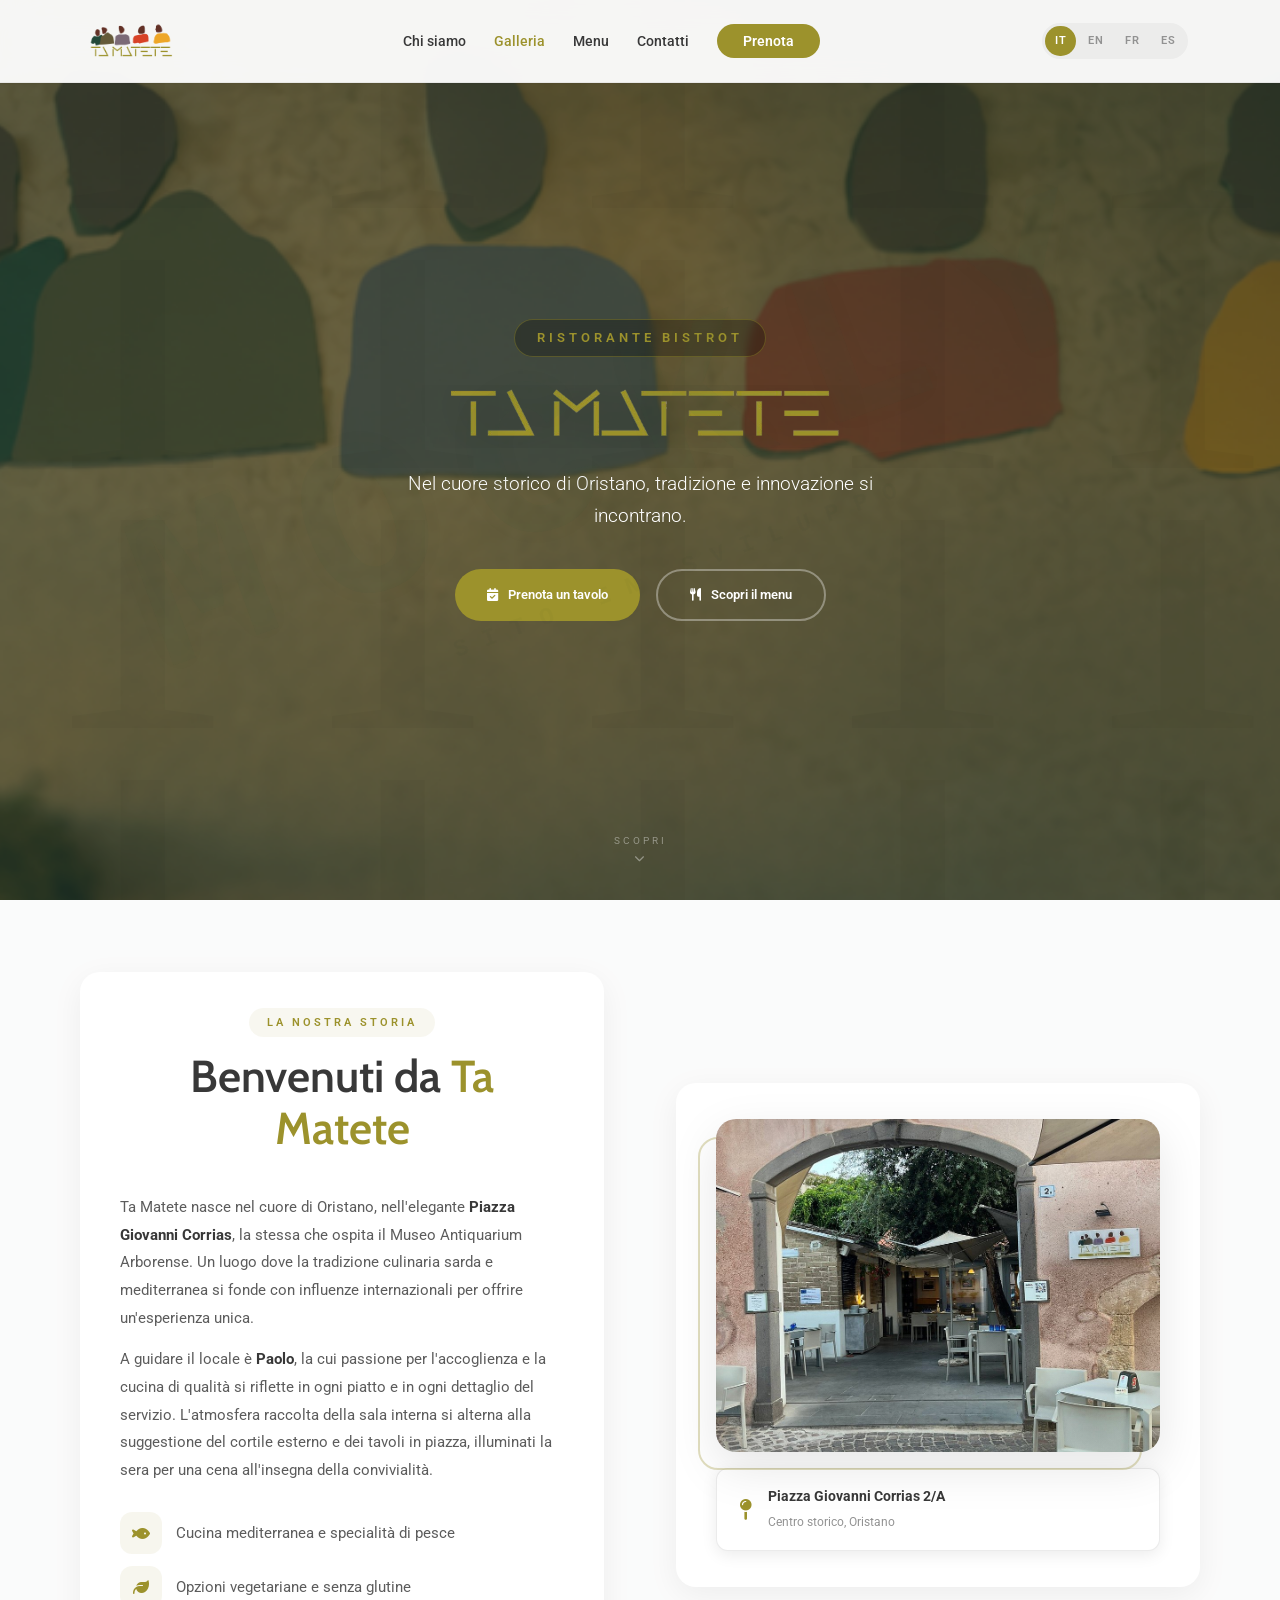
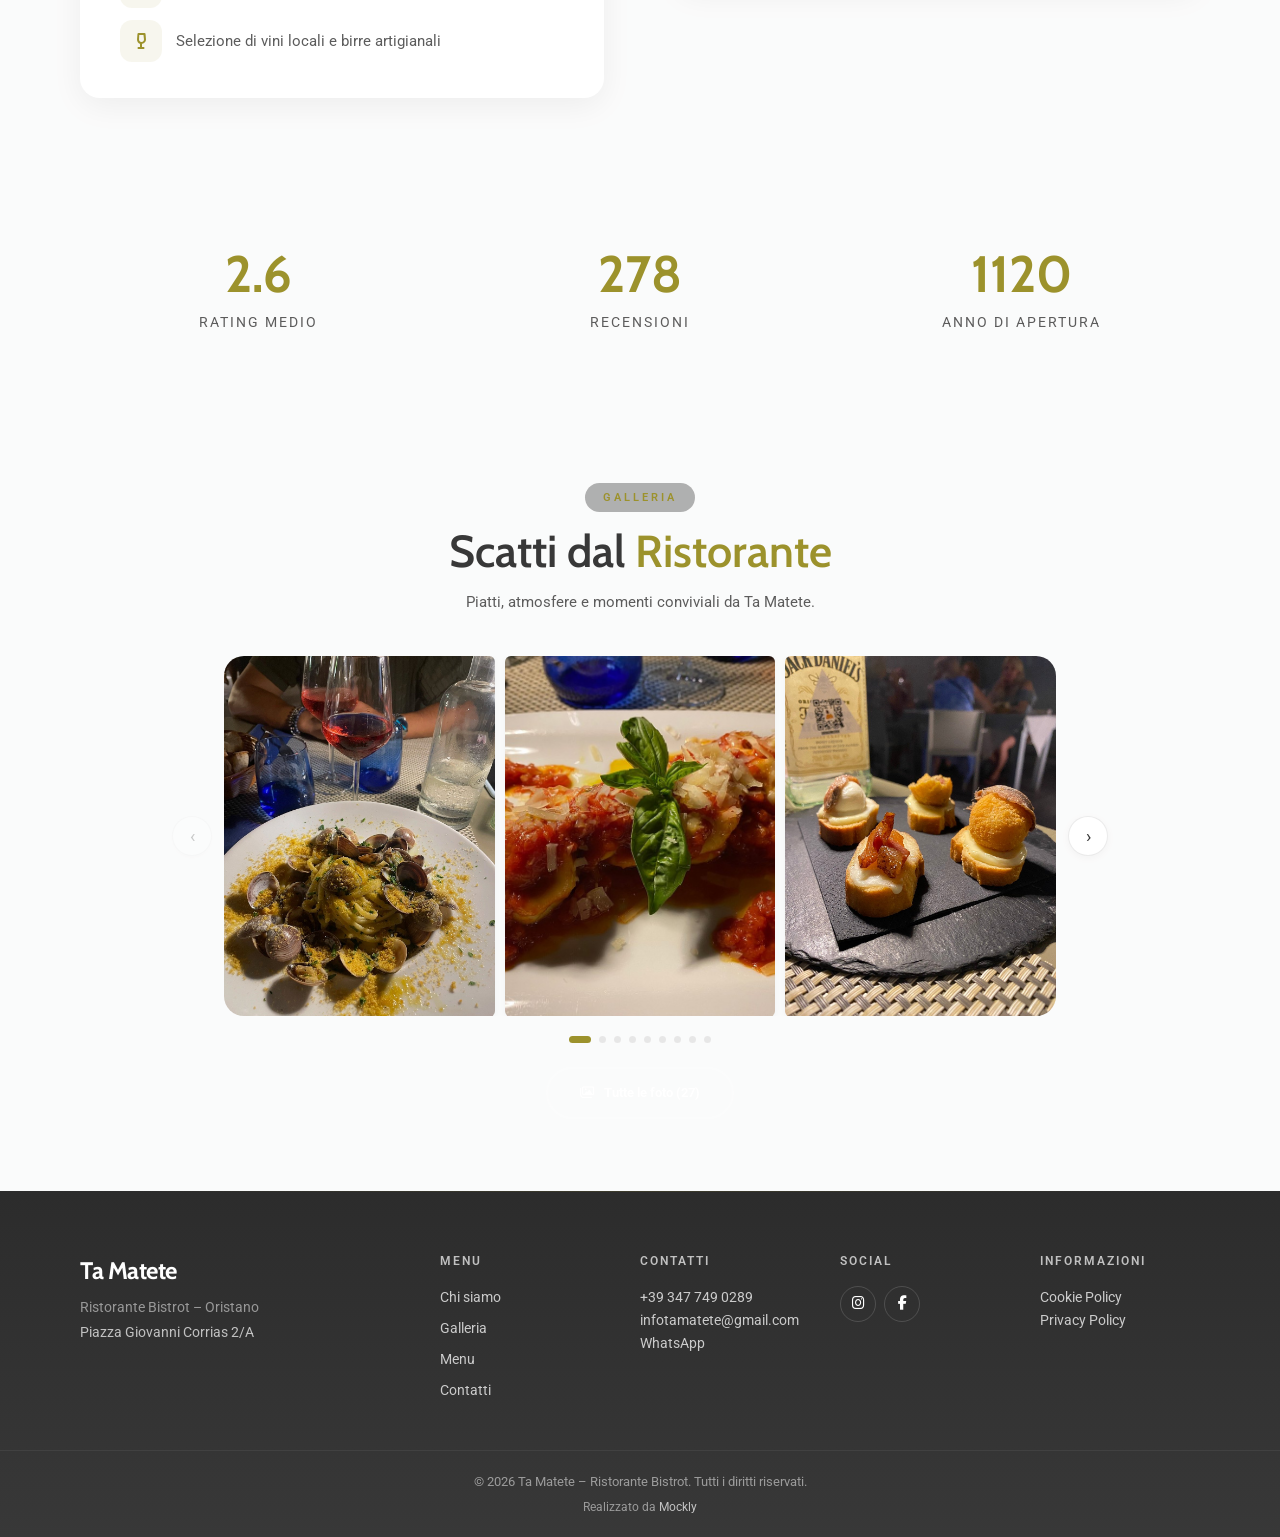
==== commit 1dddab38: "d" ====
--- a/index.html
+++ b/index.html
@@ -31,8 +31,8 @@
 
       <ul class="nav-menu" id="navMenu" role="menubar">
         <li role="none"><a href="#about" role="menuitem" data-i18n="nav.about">Chi siamo</a></li>
+        <li role="none"><a href="#gallery" role="menuitem" data-i18n="nav.gallery">Galleria</a></li>
         <li role="none"><a href="menu.html" role="menuitem" data-i18n="nav.menu">Menu</a></li>
-        <li role="none"><a href="#gallery" role="menuitem" data-i18n="nav.gallery">Galleria</a></li>
         <li role="none"><a href="contatti.html" role="menuitem" data-i18n="nav.contact">Contatti</a></li>
         <li role="none"><a href="contatti.html#reservation" class="nav-cta" role="menuitem" data-i18n="nav.reserve">Prenota</a></li>
       </ul>
@@ -196,8 +196,8 @@
           <h4 data-i18n="footer.col1_title">Menu</h4>
           <nav>
             <a href="#about" data-i18n="nav.about">Chi siamo</a>
+            <a href="#gallery" data-i18n="nav.gallery">Galleria</a>
             <a href="menu.html" data-i18n="nav.menu">Menu</a>
-            <a href="#gallery" data-i18n="nav.gallery">Galleria</a>
             <a href="contatti.html" data-i18n="nav.contact">Contatti</a>
           </nav>
         </div>
--- a/css/style.css
+++ b/css/style.css
@@ -121,12 +121,12 @@
 /* ----- FULL-PAGE FIXED BACKGROUND ----- */
 .page-bg{
   position:fixed;inset:0;z-index:-1;
-  background:url('../img/sfondo.png') center/cover no-repeat;
-  background-attachment:fixed
+  background:#fff
 }
 .page-bg::after{
   content:'';position:absolute;inset:0;
-  background:rgba(34,72,57,0.55)
+  background:linear-gradient(180deg,rgba(34,72,57,0.05) 0%,transparent 30%,transparent 70%,rgba(34,72,57,0.03) 100%);
+  pointer-events:none
 }
 
 main{position:relative}
@@ -143,11 +143,11 @@
   font-size:clamp(5rem,18vw,14rem);
   font-weight:700;
   letter-spacing:clamp(12px,4vw,40px);
-  color:rgba(255,255,255,0.06);
+  color:rgba(34,72,57,0.04);
   text-transform:uppercase;
   user-select:none;
   transform:rotate(-20deg);
-  text-shadow:0 0 30px rgba(0,0,0,0.05);
+  text-shadow:0 0 30px rgba(34,72,57,0.02);
   animation:watermarkFade 3s ease-in-out infinite;
   text-align:center;
   line-height:1.1
@@ -214,16 +214,16 @@
   z-index:var(--z-nav);
   padding:18px 0;
   transition:padding 0.4s ease,box-shadow 0.4s ease,background 0.4s ease;
-  background:rgba(0,0,0,0.3);
+  background:rgba(255,255,255,0.95);
   backdrop-filter:blur(16px);
   -webkit-backdrop-filter:blur(16px);
-  border-bottom:1px solid rgba(255,255,255,0.06);
+  border-bottom:1px solid rgba(0,0,0,0.06);
   box-shadow:0 1px 2px rgba(0,0,0,0.03)
 }
 .navbar.scrolled{
   padding:10px 0;
-  background:rgba(0,0,0,0.45);
-  box-shadow:0 2px 20px rgba(0,0,0,0.15)
+  background:rgba(255,255,255,0.98);
+  box-shadow:0 2px 20px rgba(0,0,0,0.08)
 }
 .nav-container{display:flex;align-items:center;justify-content:space-between}
 
@@ -242,7 +242,7 @@
 .nav-menu a{
   font-size:0.875rem;
   font-weight:var(--fw-medium);
-  color:#fff;
+  color:var(--clr-text);
   transition:color 0.3s ease;
   position:relative;
   padding:6px 0
@@ -289,7 +289,7 @@
 .lang-switcher{
   display:flex;align-items:center;gap:2px;
   margin-right:12px;
-  background:rgba(255,255,255,0.06);
+  background:rgba(0,0,0,0.04);
   border-radius:var(--radius-full);
   padding:3px;
   z-index:1001
@@ -298,12 +298,12 @@
   font-size:0.7rem;font-weight:var(--fw-semibold);
   letter-spacing:0.5px;
   padding:5px 10px;border-radius:var(--radius-full);
-  color:#fff;
+  color:var(--clr-text-muted);
   background:transparent;
   transition:var(--tr);cursor:pointer;
   text-transform:uppercase
 }
-.lang-btn:hover{color:#fff}
+.lang-btn:hover{color:var(--clr-text)}
 .lang-btn.active{
   background:var(--clr-accent);
   color:var(--clr-white)
@@ -321,7 +321,7 @@
 .nav-toggle span{
   display:block;
   width:24px;height:2px;
-  background:#fff;
+  background:var(--clr-text);
   border-radius:2px;
   transition:var(--tr);
   transform-origin:center
@@ -340,8 +340,16 @@
   color:#fff;
   overflow:hidden
 }
+.hero::before{
+  content:'';position:absolute;inset:0;z-index:0;
+  background:url('../img/prova.png') center/cover no-repeat fixed
+}
+.hero::after{
+  content:'';position:absolute;inset:0;z-index:1;
+  background:rgba(34,72,57,0.55)
+}
 .hero-particles{
-  position:absolute;inset:0;z-index:1;opacity:0.2;
+  position:absolute;inset:0;z-index:2;opacity:0.2;
   background-image:
     radial-gradient(1px 1px at 10% 20%, rgba(156,146,44,0.3) 0%,transparent 100%),
     radial-gradient(1px 1px at 30% 60%, rgba(156,146,44,0.2) 0%,transparent 100%),
@@ -361,11 +369,11 @@
   position:absolute;inset:0;
   background:url("data:image/svg+xml,%3Csvg xmlns='http://www.w3.org/2000/svg' viewBox='0 0 100 100'%3E%3Ctext y='80' font-size='180' opacity='0.03' font-family='serif'%3ETM%3C/text%3E%3C/svg%3E") repeat;
   background-size:260px;
-  z-index:2
+  z-index:3
 }
 
 .hero-content{
-  position:relative;z-index:3;
+  position:relative;z-index:4;
   max-width:780px;
   padding:100px 20px 60px
 }
@@ -504,9 +512,7 @@
 body:not([data-page="home"]) main > :first-child{padding-top:calc(80px + var(--section-py))}
 
 .section-alt{
-  background:rgba(0,0,0,0.18);
-  backdrop-filter:blur(6px);
-  -webkit-backdrop-filter:blur(6px);
+  background:rgba(34,72,57,0.02);
   position:relative;
   isolation:isolate
 }
@@ -549,16 +555,17 @@
   max-width:560px;
   margin:0 auto
 }
-main .section-title{color:#fff}
-main .section-desc{color:#fff}
-main p,main li,main .about-feature{color:#fff}
-main h3,main h4,main .menu-category-header h3,main .menu-item-header h4{color:#fff}
-main .menu-item-price{color:#fff}
-main .menu-item-desc,main .menu-item-allergen,main .menu-allergens-toggle{color:#fff}
-main .menu-allergens-toggle{border-color:rgba(255,255,255,0.2)}
-main .menu-tab{color:#fff;border-color:rgba(255,255,255,0.2)}
-main .menu-tab:hover{color:#fff;border-color:var(--clr-accent)}
-main .menu-item-header{border-bottom-color:rgba(255,255,255,0.2)}
+main .section-title{color:var(--clr-text)}
+main .section-desc{color:var(--clr-text-light)}
+main p,main li,main .about-feature{color:var(--clr-text-light)}
+main h3,main h4,main .menu-category-header h3,main .menu-item-header h4{color:var(--clr-text)}
+main .menu-item-price{color:var(--clr-text)}
+main .menu-item-desc,main .menu-item-allergen,main .menu-allergens-toggle{color:var(--clr-text-light)}
+main .menu-allergens-toggle{border-color:var(--clr-border)}
+main .menu-tab{color:var(--clr-text-muted);border-color:var(--clr-border)}
+main .menu-tab:hover{color:var(--clr-text);border-color:var(--clr-accent)}
+main .menu-tab.active{background:var(--clr-accent);color:#fff;border-color:var(--clr-accent)}
+main .menu-item-header{border-bottom-color:var(--clr-border)}
 main .menu-subcat-header{border-bottom-color:rgba(156,146,44,0.4)}
 .text-accent{color:var(--clr-accent)}
 
@@ -690,15 +697,13 @@
 .about-badge-card{
   position:absolute;
   bottom:-20px;right:-20px;
-  background:rgba(0,0,0,0.4);
-  backdrop-filter:blur(8px);
-  color:#fff;
+  background:var(--clr-white);
+  color:var(--clr-text);
   padding:16px 22px;
   border-radius:var(--radius-md);
-  display:flex;align-items:center;gap:12px;
-  box-shadow:0 8px 32px rgba(0,0,0,0.2);
-  z-index:2;
-  border:1px solid rgba(255,255,255,0.08)
+  box-shadow:0 8px 24px rgba(0,0,0,0.08);
+  display:flex;align-items:center;gap:16px;
+  z-index:2
 }
 .about-badge-card i{
   font-size:1.3rem;
@@ -707,15 +712,15 @@
 .about-badge-card div strong{
   display:block;
   font-size:0.85rem;
-  color:#fff
+  color:var(--clr-text)
 }
 .about-badge-card div span{
   font-size:0.75rem;
-  color:#fff
+  color:var(--clr-text-muted)
 }
 
 /* ----- MENU ----- */
-.section-menu{background:rgba(0,0,0,0.18);backdrop-filter:blur(6px);-webkit-backdrop-filter:blur(6px)}
+.section-menu{}
 
 .menu-tabs{
   display:flex;justify-content:center;gap:6px;
@@ -870,9 +875,7 @@
 
 /* ----- STATS ----- */
 .section-stats{
-  background:rgba(0,0,0,0.18);
-  backdrop-filter:blur(6px);
-  -webkit-backdrop-filter:blur(6px);
+  background:rgba(34,72,57,0.02);
   padding:60px 0;
   position:relative
 }
@@ -912,7 +915,7 @@
 }
 .stat-label{
   font-size:0.85rem;
-  color:#fff;
+  color:var(--clr-text-light);
   text-transform:uppercase;
   letter-spacing:2px
 }
@@ -1116,10 +1119,8 @@
 
 .reservation-form{
   text-align:left;
-  background:rgba(0,0,0,0.45);
-  backdrop-filter:blur(12px);
-  -webkit-backdrop-filter:blur(12px);
-  border:1px solid rgba(255,255,255,0.08);
+  background:var(--clr-white);
+  border:1px solid var(--clr-border);
   border-radius:var(--radius-lg);
   padding:32px;
   max-width:620px;
@@ -1137,41 +1138,39 @@
 .form-group label{
   font-size:0.8rem;
   font-weight:var(--fw-semibold);
-  color:#fff;
+  color:var(--clr-text);
   text-transform:uppercase;
   letter-spacing:1.5px
 }
 .form-group input,.form-group textarea,.form-group select{
-  background:rgba(255,255,255,0.06);
-  border:1px solid rgba(255,255,255,0.12);
+  background:var(--clr-white);
+  border:1px solid var(--clr-border);
   border-radius:var(--radius-sm);
   padding:10px 14px;
-  color:#fff;
+  color:var(--clr-text);
   font-size:0.9rem;
   transition:border-color 0.3s ease,box-shadow 0.3s ease;
   width:100%
 }
-.form-group input::placeholder,.form-group textarea::placeholder{color:rgba(255,255,255,0.35)}
+.form-group input::placeholder,.form-group textarea::placeholder{color:var(--clr-text-muted)}
 .form-group input:focus,.form-group textarea:focus{
   outline:none;
   border-color:var(--clr-accent);
-  box-shadow:0 0 0 3px rgba(156,146,44,0.12);
-  background:rgba(255,255,255,0.08)
+  box-shadow:0 0 0 3px rgba(156,146,44,0.12)
 }
 .form-group textarea{resize:vertical;min-height:60px}
-.form-group input[type="date"]::-webkit-calendar-picker-indicator,
-.form-group input[type="time"]::-webkit-calendar-picker-indicator{filter:invert(1)}
 
 .form-disclaimer{
   margin-top:16px;
   font-size:0.85rem;
-  color:#fff;
+  color:var(--clr-text-light);
   text-align:center
 }
 .form-disclaimer a{
   color:var(--clr-accent);
   font-weight:var(--fw-medium);
   transition:var(--tr)
+}
 }
 .form-disclaimer a:hover{color:var(--clr-accent-light)}
 
@@ -1183,10 +1182,8 @@
   align-items:start
 }
 .contatti-form{
-  background:rgba(0,0,0,0.45);
-  backdrop-filter:blur(12px);
-  -webkit-backdrop-filter:blur(12px);
-  border:1px solid rgba(255,255,255,0.08);
+  background:var(--clr-white);
+  border:1px solid var(--clr-border);
   border-radius:var(--radius-lg);
   padding:36px;
   position:sticky;top:100px
@@ -1197,9 +1194,9 @@
   font-size:1.5rem;
   font-weight:var(--fw-semibold);
   margin-bottom:8px;
-  color:#fff
-}
-.contatti-form-header p{color:#fff;font-size:0.95rem}
+  color:var(--clr-text)
+}
+.contatti-form-header p{color:var(--clr-text-light);font-size:0.95rem}
 .contatti-form .reservation-form{background:transparent;border:none;padding:0;max-width:none;margin:0}
 .contatti-info{display:flex;flex-direction:column;gap:20px}
 .contatti-info .contact-map-wrap{margin-top:4px}
@@ -1213,10 +1210,8 @@
 .contact-card{
   display:flex;gap:16px;align-items:flex-start;
   padding:20px;
-  background:rgba(0,0,0,0.45);
-  backdrop-filter:blur(8px);
-  -webkit-backdrop-filter:blur(8px);
-  border:1px solid rgba(255,255,255,0.06);
+  background:var(--clr-white);
+  border:1px solid var(--clr-border);
   border-radius:var(--radius-md);
   transition:transform 0.35s cubic-bezier(0.16,1,0.3,1),box-shadow 0.35s ease;
   position:relative;overflow:hidden
@@ -1254,15 +1249,15 @@
   font-size:1rem;
   font-weight:var(--fw-semibold);
   margin-bottom:2px;
-  color:#fff
-}
-.contact-card p,.contact-card a{font-size:0.925rem;color:#fff;line-height:1.6}
-.contact-link-large{font-weight:var(--fw-medium);color:#fff !important;transition:var(--tr)}
+  color:var(--clr-text)
+}
+.contact-card p,.contact-card a{font-size:0.925rem;color:var(--clr-text-light);line-height:1.6}
+.contact-link-large{font-weight:var(--fw-medium);color:var(--clr-text) !important;transition:var(--tr)}
 .contact-link-large:hover{color:var(--clr-accent) !important}
 .contact-link{font-size:0.85rem;color:var(--clr-accent) !important;font-weight:var(--fw-medium);transition:var(--tr)}
 .contact-link:hover{color:var(--clr-accent-light) !important}
 .contact-hours{display:flex;flex-direction:column;gap:4px}
-.contact-hours span{font-size:0.9rem;color:#fff}
+.contact-hours span{font-size:0.9rem;color:var(--clr-text-light)}
 .contact-social{margin-top:4px}
 .contact-social-label{
   display:block;
@@ -1270,7 +1265,7 @@
   font-weight:var(--fw-semibold);
   text-transform:uppercase;
   letter-spacing:2px;
-  color:#fff;
+  color:var(--clr-text-light);
   margin-bottom:12px
 }
 .contact-social-links{
@@ -1308,17 +1303,17 @@
   font-family:var(--ff-heading);
   font-size:1.2rem;
   font-weight:var(--fw-semibold);
-  color:#fff;
+  color:var(--clr-text);
   margin:32px 0 10px
 }
 .legal-body p{
-  color:#fff;
+  color:var(--clr-text-light);
   line-height:1.8;
   font-size:0.95rem
 }
 .legal-body a{color:var(--clr-accent)}
 .legal-body a:hover{color:var(--clr-accent-light)}
-.legal-date{margin-top:44px;font-size:0.8rem;color:rgba(255,255,255,0.45);font-style:italic}
+.legal-date{margin-top:44px;font-size:0.8rem;color:var(--clr-text-muted);font-style:italic}
 
 /* ----- FOOTER ----- */
 .footer{
@@ -1461,7 +1456,8 @@
     box-shadow:-10px 0 40px rgba(0,0,0,0.08)
   }
   .nav-menu.open{right:0}
-  .nav-menu a{font-size:1.05rem;padding:10px 0}
+  .nav-menu a{font-size:1.05rem;padding:10px 0;color:var(--clr-text)}
+  .nav-menu a:hover,.nav-menu a.active-page{color:var(--clr-accent)}
   .nav-cta{text-align:center}
   .nav-toggle{display:flex}
 
@@ -1478,7 +1474,8 @@
   .lang-switcher{margin-right:0;background:transparent;padding:0;gap:0}
   .lang-btn{padding:4px 8px;font-size:0.65rem}
   .gallery-carousel{max-width:100%;gap:8px}
-  .gallery-slide{width:calc(50% - 5px);aspect-ratio:3/5}
+  .gallery-track{gap:8px}
+  .gallery-slide{width:calc(50% - 4px);aspect-ratio:3/5}
   .gallery-arrow{width:36px;height:36px;font-size:1rem}
   .gallery-dots{gap:6px;margin-top:12px}
   .reviews-carousel{gap:8px}
@@ -1520,6 +1517,7 @@
   .footer-grid{grid-template-columns:1fr;gap:24px}
   .reservation-form{padding:20px 16px}
   .about-badge-card{padding:14px 16px}
+  #about .about-text,#about .about-visual{padding:24px 20px}
   .menu-allergens-content{columns:1}
   .menu-item-header{flex-wrap:wrap;gap:6px}
   .menu-item-price{font-size:0.85rem}
@@ -1542,6 +1540,7 @@
   .contact-social-links a{width:40px;height:40px;font-size:1rem}
   .form-group input,.form-group textarea,.form-group select{padding:9px 12px;font-size:0.85rem}
   .form-disclaimer{font-size:0.78rem}
+  #about .about-text,#about .about-visual{padding:20px 16px}
 }
 
 /* 360px — Small mobile */
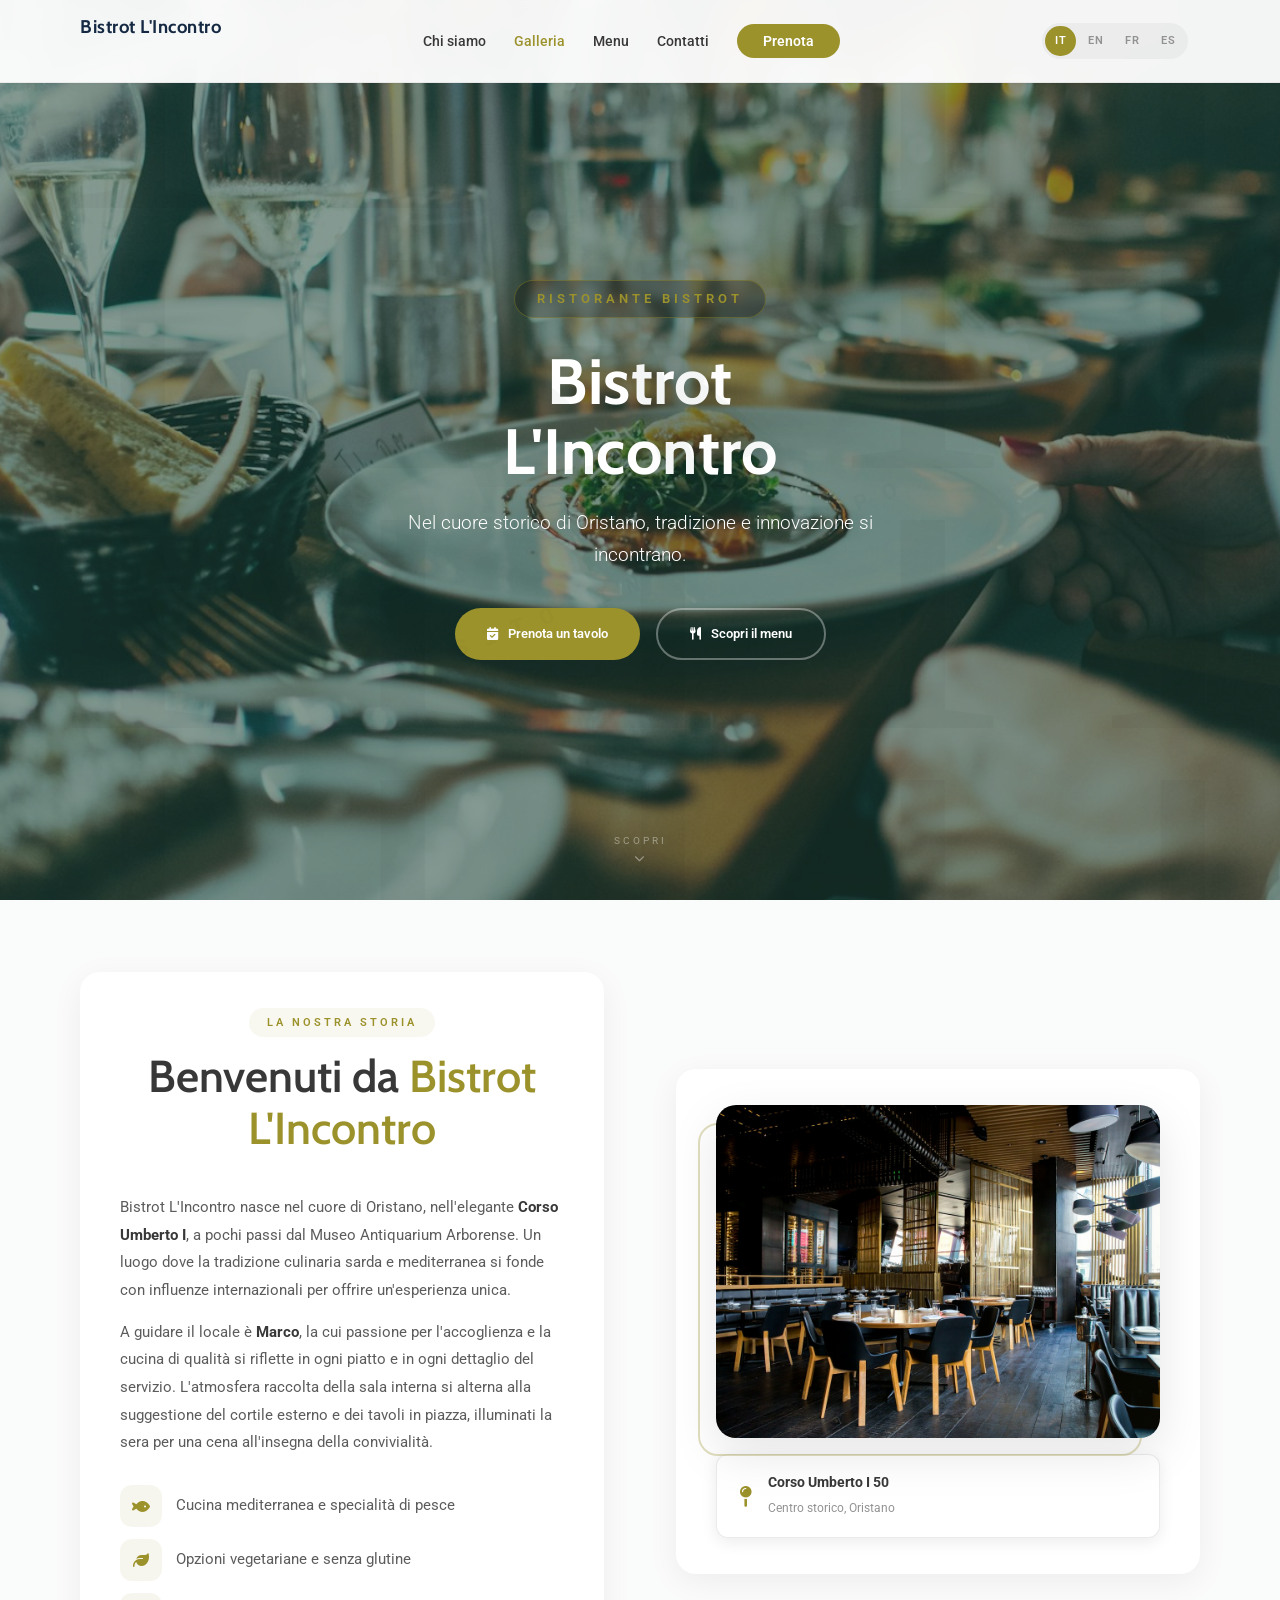
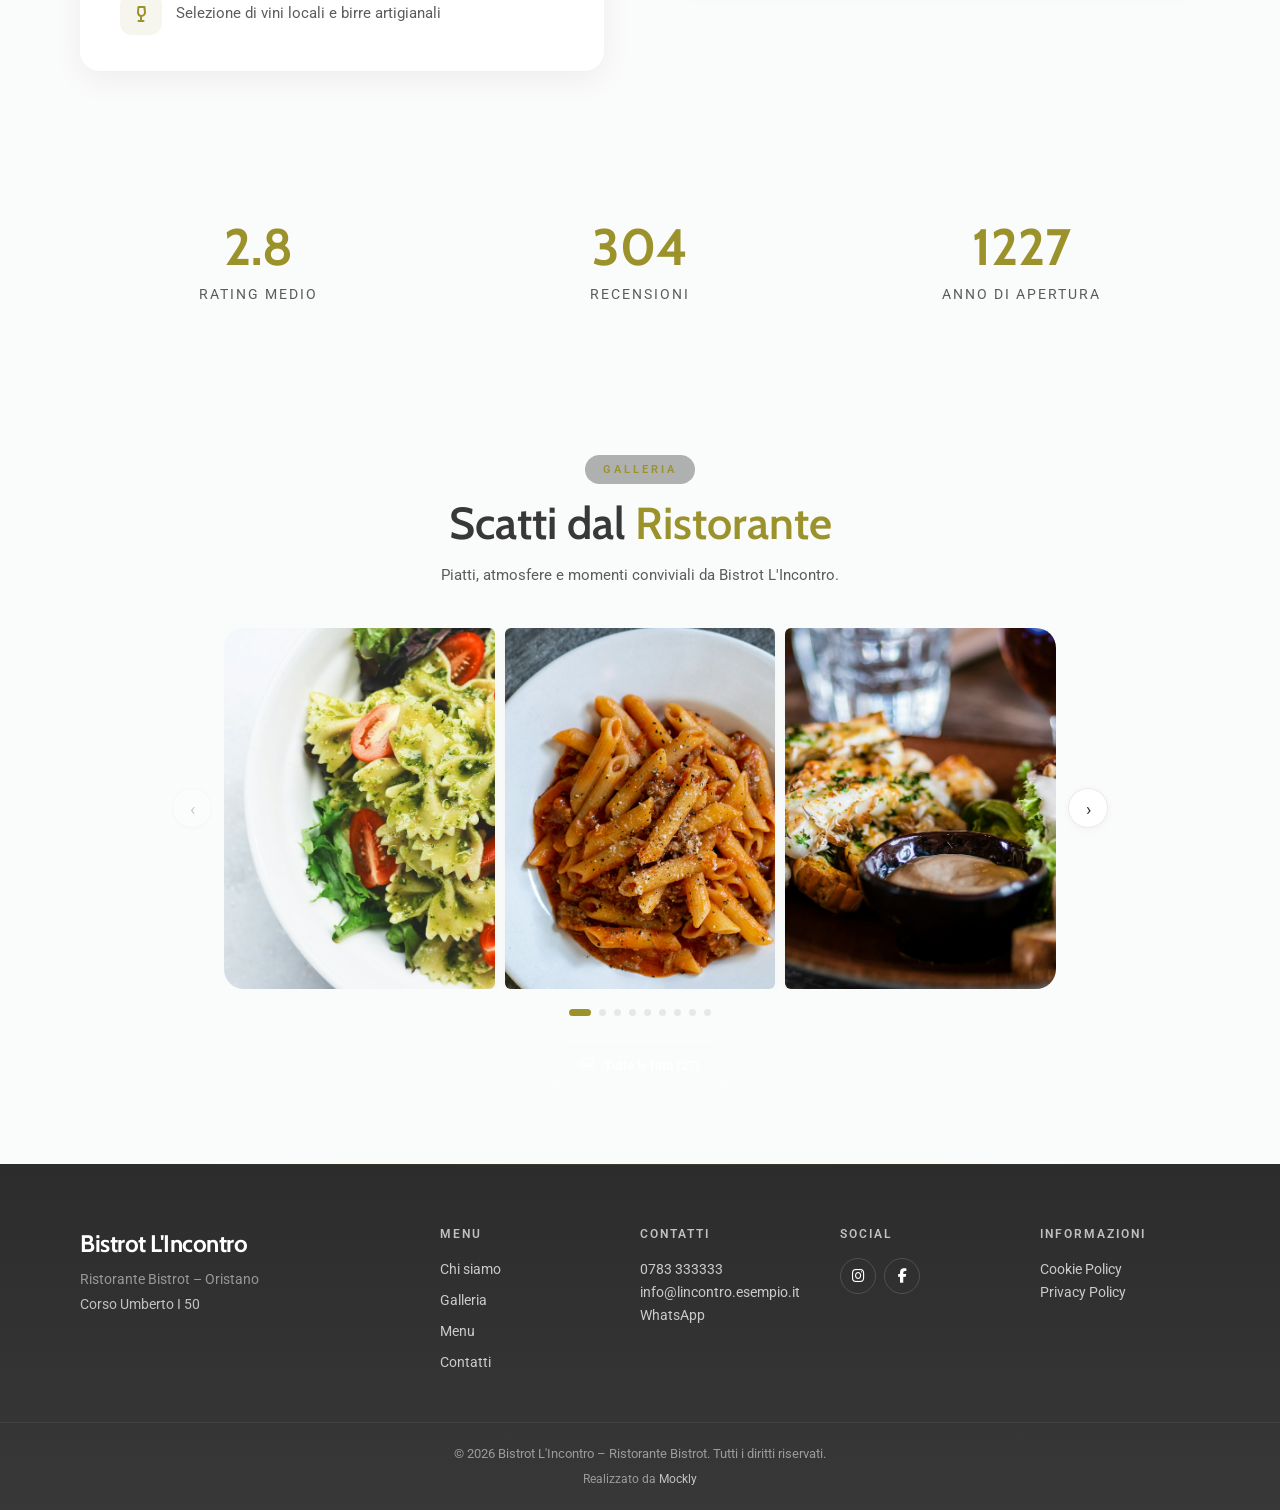
==== commit 4b0fa426: "Demo: dati fittizi e immagini generiche" ====
--- a/index.html
+++ b/index.html
@@ -3,9 +3,9 @@
 <head>
   <meta charset="UTF-8">
   <meta name="viewport" content="width=device-width, initial-scale=1.0">
-  <meta name="description" content="Ta Matete – Ristorante Bistrot nel cuore di Oristano. Cucina mediterranea, specialità di pesce e tradizione sarda in Piazza Giovanni Corrias.">
+  <meta name="description" content="Bistrot L'Incontro – Ristorante Bistrot nel cuore di Oristano. Cucina mediterranea, specialità di pesce e tradizione sarda in Corso Umberto I.">
   <meta name="theme-color" content="#ffffff">
-  <title>Ta Matete – Ristorante Bistrot | Oristano</title>
+  <title>Bistrot L'Incontro – Ristorante Bistrot | Oristano</title>
   <link rel="preconnect" href="https://fonts.googleapis.com">
   <link rel="preconnect" href="https://fonts.gstatic.com" crossorigin>
   <link href="https://fonts.googleapis.com/css2?family=Cabin:wght@400;500;600;700&family=Roboto:wght@300;400;500;700&family=Lato:wght@400;700&display=swap" rel="stylesheet">
@@ -19,14 +19,14 @@
   <div class="preloader" id="preloader">
     <div class="preloader-content">
       <div class="preloader-ring"></div>
-      <span class="preloader-text">Ta Matete</span>
+      <span class="preloader-text">Bistrot L'Incontro</span>
     </div>
   </div>
 
   <nav class="navbar" id="navbar" role="navigation">
     <div class="container nav-container">
-      <a href="index.html" class="nav-logo" aria-label="Ta Matete – Home">
-        <img src="img/logo.png" alt="Ta Matete" class="nav-logo-img">
+      <a href="index.html" class="nav-logo" aria-label="Bistrot L'Incontro – Home">
+        <span class="nav-logo-img" style="font-family:'Cabin',sans-serif;font-weight:700;font-size:1.15rem;color:#152943;letter-spacing:.5px;line-height:1;white-space:nowrap">Bistrot L'Incontro</span>
       </a>
 
       <ul class="nav-menu" id="navMenu" role="menubar">
@@ -58,7 +58,7 @@
         <span class="hero-badge" data-i18n="hero.badge">Ristorante Bistrot</span>
       </div>
       <h1 class="hero-logo-wrapper">
-        <img src="img/logo-senza-sfondo.png" alt="Ta Matete" class="hero-logo">
+        <span class="hero-logo" style="font-family:'Cabin',sans-serif;font-weight:700;font-size:clamp(2.4rem,6vw,4rem);color:#fff;letter-spacing:.5px;line-height:1.1">Bistrot L'Incontro</span>
       </h1>
       <p class="hero-sub" data-i18n="hero.sub">Nel cuore storico di Oristano, tradizione e innovazione si incontrano.</p>
       <div class="hero-actions">
@@ -84,11 +84,11 @@
           <div class="about-text">
             <div class="section-header">
               <span class="section-tag" data-i18n="about.tag">La nostra storia</span>
-              <h2 class="section-title" data-i18n="about.title">Benvenuti da <span class="text-accent">Ta Matete</span></h2>
+              <h2 class="section-title" data-i18n="about.title">Benvenuti da <span class="text-accent">Bistrot L'Incontro</span></h2>
             </div>
             <div class="about-body">
-              <p data-i18n="about.p1">Ta Matete nasce nel cuore di Oristano, nell'elegante <strong>Piazza Giovanni Corrias</strong>, la stessa che ospita il Museo Antiquarium Arborense. Un luogo dove la tradizione culinaria sarda e mediterranea si fonde con influenze internazionali per offrire un'esperienza unica.</p>
-              <p data-i18n="about.p2">A guidare il locale è <strong>Paolo</strong>, la cui passione per l'accoglienza e la cucina di qualità si riflette in ogni piatto e in ogni dettaglio del servizio. L'atmosfera raccolta della sala interna si alterna alla suggestione del cortile esterno e dei tavoli in piazza, illuminati la sera per una cena all'insegna della convivialità.</p>
+              <p data-i18n="about.p1">Bistrot L'Incontro nasce nel cuore di Oristano, nell'elegante <strong>Corso Umberto I</strong>, a pochi passi dal Museo Antiquarium Arborense. Un luogo dove la tradizione culinaria sarda e mediterranea si fonde con influenze internazionali per offrire un'esperienza unica.</p>
+              <p data-i18n="about.p2">A guidare il locale è <strong>Marco</strong>, la cui passione per l'accoglienza e la cucina di qualità si riflette in ogni piatto e in ogni dettaglio del servizio. L'atmosfera raccolta della sala interna si alterna alla suggestione del cortile esterno e dei tavoli in piazza, illuminati la sera per una cena all'insegna della convivialità.</p>
             </div>
             <div class="about-features">
               <div class="about-feature"><span class="about-feature-icon"><i class="fas fa-fish"></i></span><span data-i18n="about.f1">Cucina mediterranea e specialità di pesce</span></div>
@@ -99,14 +99,14 @@
           <div class="about-visual">
             <div class="about-image-wrap">
               <div class="about-image-main">
-                <img src="img/luogo.jpg" alt="Ta Matete" loading="lazy">
+                <img src="img/luogo.jpg" alt="Bistrot L'Incontro" loading="lazy">
               </div>
               <div class="about-image-accent"></div>
             </div>
             <div class="about-badge-card">
               <i class="fas fa-map-pin"></i>
               <div>
-                <strong>Piazza Giovanni Corrias 2/A</strong>
+                <strong>Corso Umberto I 50</strong>
                 <span data-i18n="about.badge">Centro storico, Oristano</span>
               </div>
             </div>
@@ -139,7 +139,7 @@
         <div class="section-header">
           <span class="section-tag" data-i18n="gallery.tag">Galleria</span>
           <h2 class="section-title" data-i18n="gallery.title">Scatti dal <span class="text-accent">Ristorante</span></h2>
-          <p class="section-desc" data-i18n="gallery.desc">Piatti, atmosfere e momenti conviviali da Ta Matete.</p>
+          <p class="section-desc" data-i18n="gallery.desc">Piatti, atmosfere e momenti conviviali da Bistrot L'Incontro.</p>
         </div>
       </div>
       <div class="gallery-carousel">
@@ -188,9 +188,9 @@
     <div class="container">
       <div class="footer-grid">
         <div class="footer-brand">
-          <h3>Ta Matete</h3>
+          <h3>Bistrot L'Incontro</h3>
           <p data-i18n="footer.brand_subtitle">Ristorante Bistrot – Oristano</p>
-          <p class="footer-location">Piazza Giovanni Corrias 2/A</p>
+          <p class="footer-location">Corso Umberto I 50</p>
         </div>
         <div class="footer-col">
           <h4 data-i18n="footer.col1_title">Menu</h4>
@@ -203,15 +203,15 @@
         </div>
         <div class="footer-col">
           <h4 data-i18n="footer.col2_title">Contatti</h4>
-          <a href="tel:+393477490289">+39 347 749 0289</a>
-          <a href="mailto:infotamatete@gmail.com">infotamatete@gmail.com</a>
-          <a href="https://wa.me/393477490289" target="_blank" rel="noopener" data-i18n="footer.whatsapp">WhatsApp</a>
+          <a href="tel:+390783333333">0783 333333</a>
+          <a href="mailto:info@lincontro.esempio.it">info@lincontro.esempio.it</a>
+          <a href="https://wa.me/390783333333" target="_blank" rel="noopener" data-i18n="footer.whatsapp">WhatsApp</a>
         </div>
         <div class="footer-col">
           <h4 data-i18n="footer.col3_title">Social</h4>
           <div class="footer-social">
-            <a href="https://www.instagram.com/ta_matete/" target="_blank" rel="noopener" aria-label="Instagram"><i class="fab fa-instagram"></i></a>
-            <a href="https://www.facebook.com/TaMateteOristano" target="_blank" rel="noopener" aria-label="Facebook"><i class="fab fa-facebook-f"></i></a>
+            <a href="#" target="_blank" rel="noopener" aria-label="Instagram"><i class="fab fa-instagram"></i></a>
+            <a href="#" target="_blank" rel="noopener" aria-label="Facebook"><i class="fab fa-facebook-f"></i></a>
           </div>
         </div>
         <div class="footer-col">
@@ -223,7 +223,7 @@
     </div>
     <div class="footer-bottom">
       <div class="container">
-        <p data-i18n="footer.copyright">&copy; 2026 Ta Matete – Ristorante Bistrot. Tutti i diritti riservati.</p>
+        <p data-i18n="footer.copyright">&copy; 2026 Bistrot L'Incontro – Ristorante Bistrot. Tutti i diritti riservati.</p>
         <p class="footer-credit" data-i18n="footer.credit">Realizzato da <a href="https://mockly.it" target="_blank" rel="noopener">Mockly</a></p>
       </div>
     </div>
--- a/css/style.css
+++ b/css/style.css
@@ -1,5 +1,5 @@
 /* =============================================
-   TA MATETE — Ristorante Bistrot | Style Sheet
+   BISTROT L'INCONTRO — Ristorante Bistrot | Style Sheet
    ============================================= */
 
 /* ----- ANIMATIONS ----- */
@@ -24,7 +24,7 @@
 
 /* ----- CUSTOM PROPERTIES ----- */
 :root{
-  /* Colors — Ta Matete palette */
+  /* Colors — Bistrot L'Incontro palette */
   --clr-accent:#9c922c;
   --clr-accent-light:#b8ad3e;
   --clr-accent-dark:#7e7420;
@@ -779,7 +779,7 @@
   to{opacity:1;transform:translateY(0) scale(1)}
 }
 
-/* Menu grid style — original Ta Matete look */
+/* Menu grid style — original look */
 .menu-items{
   max-width:800px;
   margin:0 auto
@@ -872,6 +872,33 @@
   columns:2;column-gap:32px
 }
 .menu-allergens-content.open{display:block}
+
+/* Menu dinamico (alimentato dall'editor admin) */
+.menu-loading{
+  text-align:center;
+  padding:60px 0;
+  color:var(--clr-text-muted);
+  font-size:0.9rem;
+  letter-spacing:0.05em
+}
+.menu-loading::before{
+  content:'';
+  display:block;
+  width:28px;height:28px;
+  margin:0 auto 14px;
+  border:3px solid var(--clr-border);
+  border-top-color:var(--clr-accent);
+  border-radius:50%;
+  animation:menuSpin 0.8s linear infinite
+}
+@keyframes menuSpin{to{transform:rotate(360deg)}}
+.menu-error{
+  text-align:center;
+  padding:60px 20px;
+  color:var(--clr-text-muted);
+  font-size:0.95rem;
+  line-height:1.6
+}
 
 /* ----- STATS ----- */
 .section-stats{
@@ -1498,11 +1525,19 @@
 
   :root{--container-px:16px}
   .nav-logo-img{height:36px}
+
+  .hero{min-height:85vh;min-height:85dvh}
   .hero-badge{padding:6px 16px;letter-spacing:3px}
   .hero-logo{max-width:min(260px,75vw)}
-  .hero-actions{flex-direction:column;align-items:center}
+  .hero-content{padding:80px 16px 36px}
+  .hero-sub{font-size:0.95rem}
+  .hero-actions{flex-direction:column;align-items:center;gap:12px}
   .hero-actions .btn{width:100%;justify-content:center}
+  .hero-scroll{display:none}
   .btn{padding:13px 24px;font-size:0.85rem}
+  .section{padding-block:40px}
+  .section-header{margin-bottom:28px}
+  .section-title{font-size:1.6rem}
   .gallery-carousel{padding:0 8px;gap:8px}
   .gallery-track{gap:8px}
   .gallery-slide{width:calc(50% - 4px);aspect-ratio:3/5}
@@ -1517,7 +1552,7 @@
   .footer-grid{grid-template-columns:1fr;gap:24px}
   .reservation-form{padding:20px 16px}
   .about-badge-card{padding:14px 16px}
-  #about .about-text,#about .about-visual{padding:24px 20px}
+  #about .about-text,#about .about-visual{padding:20px 16px}
   .menu-allergens-content{columns:1}
   .menu-item-header{flex-wrap:wrap;gap:6px}
   .menu-item-price{font-size:0.85rem}
@@ -1531,7 +1566,6 @@
   .contact-map{min-height:200px}
   .contact-map iframe{min-height:200px}
   .about-body p{font-size:0.9rem}
-  .section-title{font-size:1.6rem}
   .contact-card{padding:12px;gap:12px}
   .contact-card-icon{width:38px;height:38px;font-size:0.95rem}
   .contact-card h4{font-size:0.9rem}
@@ -1540,17 +1574,26 @@
   .contact-social-links a{width:40px;height:40px;font-size:1rem}
   .form-group input,.form-group textarea,.form-group select{padding:9px 12px;font-size:0.85rem}
   .form-disclaimer{font-size:0.78rem}
-  #about .about-text,#about .about-visual{padding:20px 16px}
 }
 
 /* 360px — Small mobile */
 @media(max-width:380px){
+  .hero{min-height:80vh;min-height:80dvh}
+  .hero::before{background-attachment:scroll}
   .hero-logo{max-width:min(200px,80vw)}
+  .hero-content{padding:70px 12px 28px}
+  .hero-sub{font-size:0.85rem}
   .gallery-slide{width:calc(100% - 0px);aspect-ratio:3/4}
   .gallery-track{gap:0}
   .gallery-arrow{width:28px;height:28px;font-size:0.8rem}
   .gallery-dot{width:6px;height:6px}
   .gallery-dot.active{width:16px}
+  .section{padding-block:32px}
+  .section-header{margin-bottom:20px}
+  .section-title{font-size:1.4rem}
+  .stats-grid{grid-template-columns:1fr 1fr;gap:8px}
+  .stat-number{font-size:1.5rem}
+  .stat-label{font-size:0.75rem}
   .menu-tab{font-size:0.75rem;padding:6px 12px}
   .menu-item{padding:10px 0}
   .menu-item-header h4{font-size:0.88rem}
